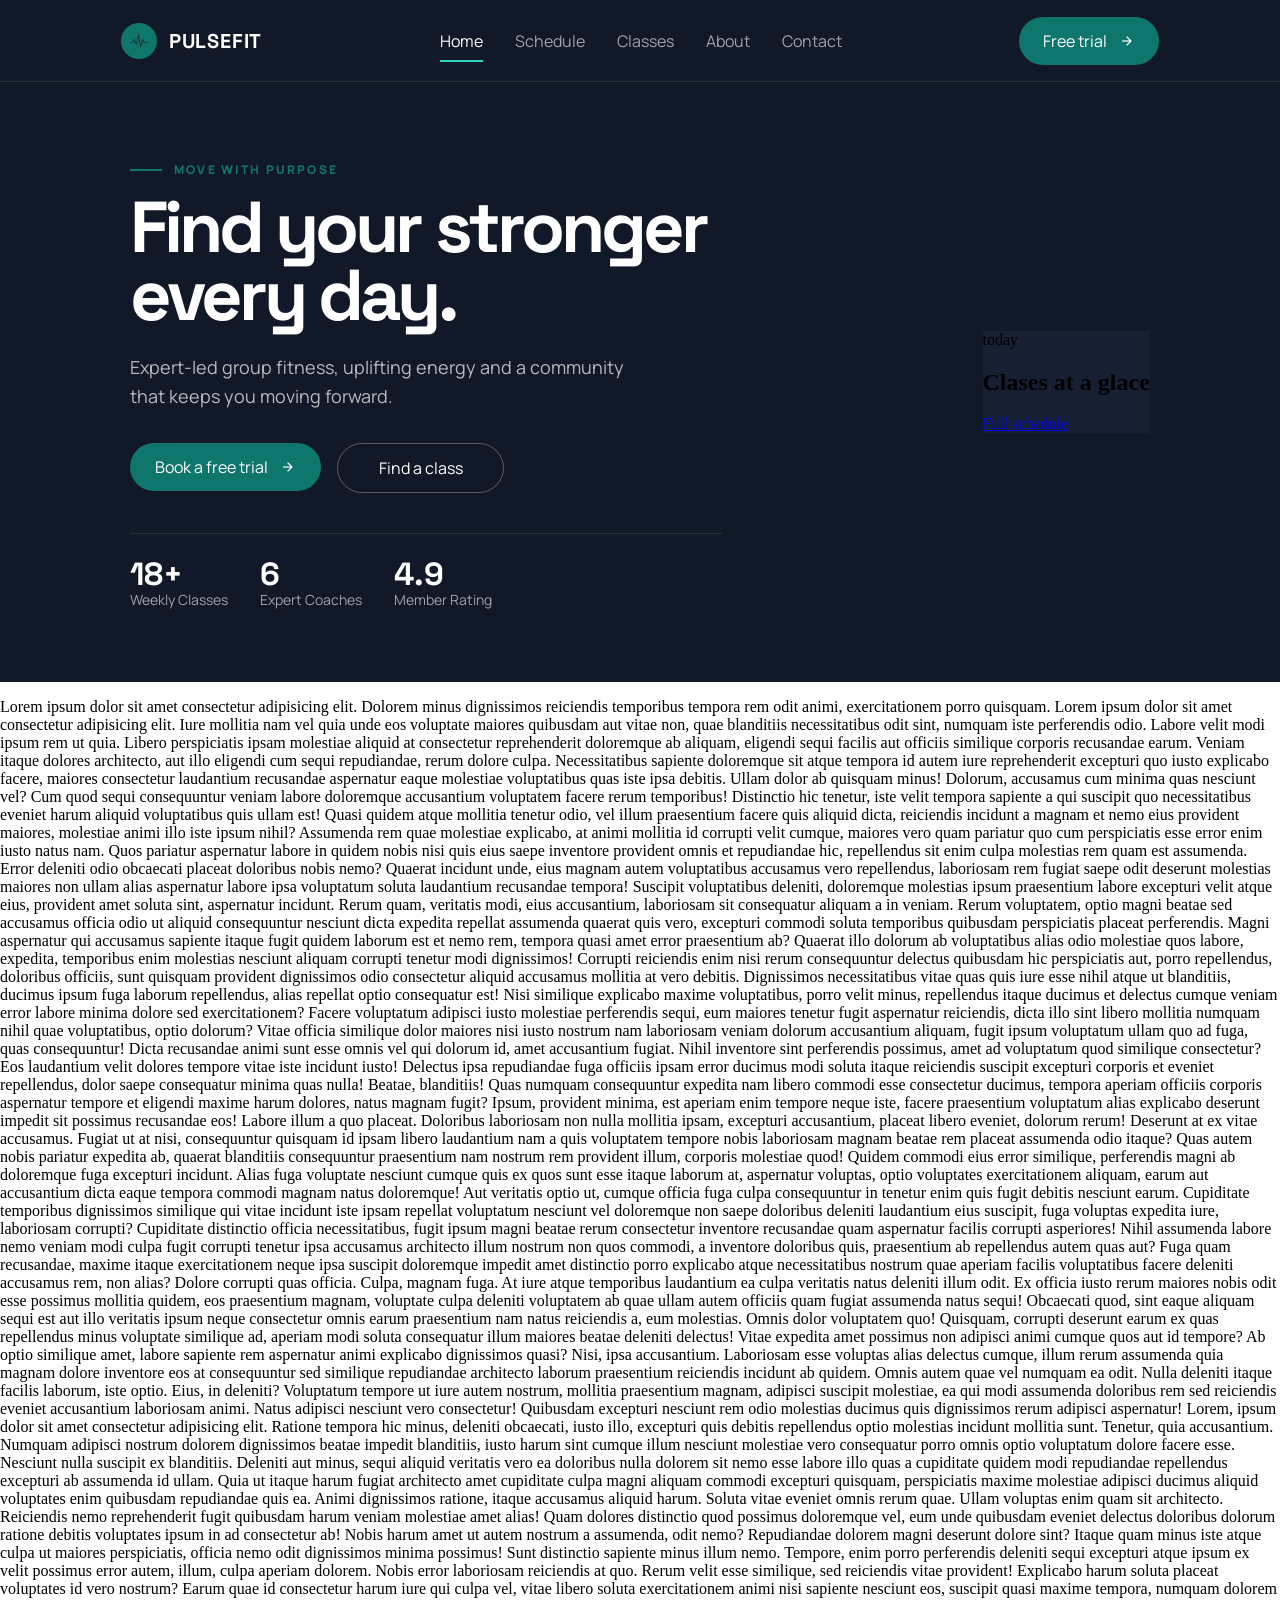
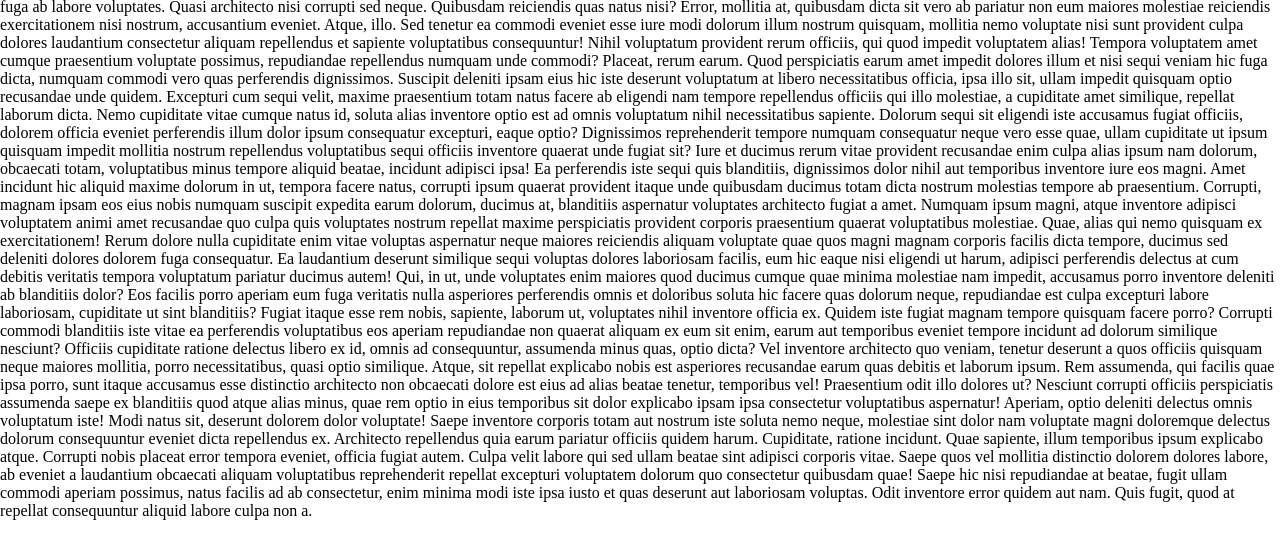
==== index.html @ 5bffc426 "Refactor header button structure and styles; update trial button and hero buttons for improved layou" ====
<!DOCTYPE html>
<html lang="en">

<head>
    <meta charset="UTF-8">
    <meta name="viewport" content="width=device-width, initial-scale=1.0">
    <link rel="preconnect" href="https://fonts.googleapis.com">
    <link rel="preconnect" href="https://fonts.gstatic.com" crossorigin>
    <link
        href="https://fonts.googleapis.com/css2?family=Manrope:wght@400;500;600;800&family=Space+Grotesk:wght@700&display=swap"
        rel="stylesheet">
    <link rel="stylesheet"
        href="https://fonts.googleapis.com/css2?family=Material+Symbols+Outlined:opsz,wght,FILL,GRAD@20..48,100..700,0..1,-50..200" />
    <link rel="stylesheet" href="style.css">
    <title>PulseFit-Gym</title>
</head>

<body>
    <header>
        <div class="header-container">
            <div id="logo">
                <span id="cercle"><img src="images/logo.png" alt="PulseFit Logo"></span>
                <span id="text">PULSEFIT</span>
            </div>
            <nav>
                <ul id="main-navigation">
                    <li><a href="#" class="active">Home</a></li>
                    <li><a href="#">Schedule</a></li>
                    <li><a href="#">Classes</a></li>
                    <li><a href="#">About</a></li>
                    <li><a href="#">Contact</a></li>
                </ul>
            </nav>

            <div class="header-button">
                <a href="#" class="FTB">Free trial
                    <span class="material-symbols-outlined">arrow_forward

                    </span></a>

            </div>
        </div>
    </header>

    <section class="home">
        <div class="home-container">
            <div id="home-text">
                <p class="eyebrow">MOVE WITH PURPOSE</p>
                <h1>Find your stronger every day.</h1>
                <p class="description">Expert-led group fitness, uplifting energy and a community that keeps you moving
                    forward.</p>

                <div id="hero-buttons">

                    <a href="#" class="first-button">
                        Book a free trial
                        <span class="material-symbols-outlined">arrow_forward</span>
                    </a>
                    <a href="#" class="second-button">Find a class</a>
                </div>

                <div class="statistics">
                    <div class="stat-number">18+</div>
                    <div class="stat-label">Weekly Classes</div>
                    <div class="stat-number">6</div>
                    <div class="stat-label">Expert Coaches</div>
                    <div class="stat-number">4.9</div>
                    <div class="stat-label">Member Rating</div>
                </div>
            </div>
            <div id="today-clases">
                <div>
                    <div>today</div>
                    <h2>Clases at a glace</h2>
                    <a href="#">Full schedule</a>
                </div>
                <div class="today-card"></div>
                <div class="today-card"></div>
                <div class="today-card"></div>


            </div>
        </div>
    </section>

    <p>
        Lorem ipsum dolor sit amet consectetur adipisicing elit. Dolorem minus dignissimos reiciendis temporibus
        tempora rem odit animi, exercitationem porro quisquam.
        Lorem ipsum dolor sit amet consectetur adipisicing elit. Iure mollitia nam vel quia unde eos voluptate
        maiores quibusdam aut vitae non, quae blanditiis necessitatibus odit sint, numquam iste perferendis odio.
        Labore velit modi ipsum rem ut quia. Libero perspiciatis ipsam molestiae aliquid at consectetur
        reprehenderit doloremque ab aliquam, eligendi sequi facilis aut officiis similique corporis recusandae
        earum. Veniam itaque dolores architecto, aut illo eligendi cum sequi repudiandae, rerum dolore culpa.
        Necessitatibus sapiente doloremque sit atque tempora id autem iure reprehenderit excepturi quo iusto
        explicabo facere, maiores consectetur laudantium recusandae aspernatur eaque molestiae voluptatibus quas
        iste ipsa debitis. Ullam dolor ab quisquam minus! Dolorum, accusamus cum minima quas nesciunt vel? Cum quod
        sequi consequuntur veniam labore doloremque accusantium voluptatem facere rerum temporibus! Distinctio hic
        tenetur, iste velit tempora sapiente a qui suscipit quo necessitatibus eveniet harum aliquid voluptatibus
        quis ullam est! Quasi quidem atque mollitia tenetur odio, vel illum praesentium facere quis aliquid dicta,
        reiciendis incidunt a magnam et nemo eius provident maiores, molestiae animi illo iste ipsum nihil?
        Assumenda rem quae molestiae explicabo, at animi mollitia id corrupti velit cumque, maiores vero quam
        pariatur quo cum perspiciatis esse error enim iusto natus nam. Quos pariatur aspernatur labore in quidem
        nobis nisi quis eius saepe inventore provident omnis et repudiandae hic, repellendus sit enim culpa
        molestias rem quam est assumenda. Error deleniti odio obcaecati placeat doloribus nobis nemo? Quaerat
        incidunt unde, eius magnam autem voluptatibus accusamus vero repellendus, laboriosam rem fugiat saepe odit
        deserunt molestias maiores non ullam alias aspernatur labore ipsa voluptatum soluta laudantium recusandae
        tempora! Suscipit voluptatibus deleniti, doloremque molestias ipsum praesentium labore excepturi velit atque
        eius, provident amet soluta sint, aspernatur incidunt. Rerum quam, veritatis modi, eius accusantium,
        laboriosam sit consequatur aliquam a in veniam. Rerum voluptatem, optio magni beatae sed accusamus officia
        odio ut aliquid consequuntur nesciunt dicta expedita repellat assumenda quaerat quis vero, excepturi commodi
        soluta temporibus quibusdam perspiciatis placeat perferendis. Magni aspernatur qui accusamus sapiente itaque
        fugit quidem laborum est et nemo rem, tempora quasi amet error praesentium ab? Quaerat illo dolorum ab
        voluptatibus alias odio molestiae quos labore, expedita, temporibus enim molestias nesciunt aliquam corrupti
        tenetur modi dignissimos! Corrupti reiciendis enim nisi rerum consequuntur delectus quibusdam hic
        perspiciatis aut, porro repellendus, doloribus officiis, sunt quisquam provident dignissimos odio
        consectetur aliquid accusamus mollitia at vero debitis. Dignissimos necessitatibus vitae quas quis iure esse
        nihil atque ut blanditiis, ducimus ipsum fuga laborum repellendus, alias repellat optio consequatur est!
        Nisi similique explicabo maxime voluptatibus, porro velit minus, repellendus itaque ducimus et delectus
        cumque veniam error labore minima dolore sed exercitationem? Facere voluptatum adipisci iusto molestiae
        perferendis sequi, eum maiores tenetur fugit aspernatur reiciendis, dicta illo sint libero mollitia numquam
        nihil quae voluptatibus, optio dolorum? Vitae officia similique dolor maiores nisi iusto nostrum nam
        laboriosam veniam dolorum accusantium aliquam, fugit ipsum voluptatum ullam quo ad fuga, quas consequuntur!
        Dicta recusandae animi sunt esse omnis vel qui dolorum id, amet accusantium fugiat. Nihil inventore sint
        perferendis possimus, amet ad voluptatum quod similique consectetur? Eos laudantium velit dolores tempore
        vitae iste incidunt iusto! Delectus ipsa repudiandae fuga officiis ipsam error ducimus modi soluta itaque
        reiciendis suscipit excepturi corporis et eveniet repellendus, dolor saepe consequatur minima quas nulla!
        Beatae, blanditiis! Quas numquam consequuntur expedita nam libero commodi esse consectetur ducimus, tempora
        aperiam officiis corporis aspernatur tempore et eligendi maxime harum dolores, natus magnam fugit? Ipsum,
        provident minima, est aperiam enim tempore neque iste, facere praesentium voluptatum alias explicabo
        deserunt impedit sit possimus recusandae eos! Labore illum a quo placeat. Doloribus laboriosam non nulla
        mollitia ipsam, excepturi accusantium, placeat libero eveniet, dolorum rerum! Deserunt at ex vitae
        accusamus. Fugiat ut at nisi, consequuntur quisquam id ipsam libero laudantium nam a quis voluptatem tempore
        nobis laboriosam magnam beatae rem placeat assumenda odio itaque? Quas autem nobis pariatur expedita ab,
        quaerat blanditiis consequuntur praesentium nam nostrum rem provident illum, corporis molestiae quod! Quidem
        commodi eius error similique, perferendis magni ab doloremque fuga excepturi incidunt. Alias fuga voluptate
        nesciunt cumque quis ex quos sunt esse itaque laborum at, aspernatur voluptas, optio voluptates
        exercitationem aliquam, earum aut accusantium dicta eaque tempora commodi magnam natus doloremque! Aut
        veritatis optio ut, cumque officia fuga culpa consequuntur in tenetur enim quis fugit debitis nesciunt
        earum. Cupiditate temporibus dignissimos similique qui vitae incidunt iste ipsam repellat voluptatum
        nesciunt vel doloremque non saepe doloribus deleniti laudantium eius suscipit, fuga voluptas expedita iure,
        laboriosam corrupti? Cupiditate distinctio officia necessitatibus, fugit ipsum magni beatae rerum
        consectetur inventore recusandae quam aspernatur facilis corrupti asperiores! Nihil assumenda labore nemo
        veniam modi culpa fugit corrupti tenetur ipsa accusamus architecto illum nostrum non quos commodi, a
        inventore doloribus quis, praesentium ab repellendus autem quas aut? Fuga quam recusandae, maxime itaque
        exercitationem neque ipsa suscipit doloremque impedit amet distinctio porro explicabo atque necessitatibus
        nostrum quae aperiam facilis voluptatibus facere deleniti accusamus rem, non alias? Dolore corrupti quas
        officia. Culpa, magnam fuga. At iure atque temporibus laudantium ea culpa veritatis natus deleniti illum
        odit. Ex officia iusto rerum maiores nobis odit esse possimus mollitia quidem, eos praesentium magnam,
        voluptate culpa deleniti voluptatem ab quae ullam autem officiis quam fugiat assumenda natus sequi!
        Obcaecati quod, sint eaque aliquam sequi est aut illo veritatis ipsum neque consectetur omnis earum
        praesentium nam natus reiciendis a, eum molestias. Omnis dolor voluptatem quo! Quisquam, corrupti deserunt
        earum ex quas repellendus minus voluptate similique ad, aperiam modi soluta consequatur illum maiores beatae
        deleniti delectus! Vitae expedita amet possimus non adipisci animi cumque quos aut id tempore? Ab optio
        similique amet, labore sapiente rem aspernatur animi explicabo dignissimos quasi? Nisi, ipsa accusantium.
        Laboriosam esse voluptas alias delectus cumque, illum rerum assumenda quia magnam dolore inventore eos at
        consequuntur sed similique repudiandae architecto laborum praesentium reiciendis incidunt ab quidem. Omnis
        autem quae vel numquam ea odit. Nulla deleniti itaque facilis laborum, iste optio. Eius, in deleniti?
        Voluptatum tempore ut iure autem nostrum, mollitia praesentium magnam, adipisci suscipit molestiae, ea qui
        modi assumenda doloribus rem sed reiciendis eveniet accusantium laboriosam animi. Natus adipisci nesciunt
        vero consectetur! Quibusdam excepturi nesciunt rem odio molestias ducimus quis dignissimos rerum adipisci
        aspernatur!
        Lorem, ipsum dolor sit amet consectetur adipisicing elit. Ratione tempora hic minus, deleniti obcaecati,
        iusto illo, excepturi quis debitis repellendus optio molestias incidunt mollitia sunt. Tenetur, quia
        accusantium. Numquam adipisci nostrum dolorem dignissimos beatae impedit blanditiis, iusto harum sint cumque
        illum nesciunt molestiae vero consequatur porro omnis optio voluptatum dolore facere esse. Nesciunt nulla
        suscipit ex blanditiis. Deleniti aut minus, sequi aliquid veritatis vero ea doloribus nulla dolorem sit nemo
        esse labore illo quas a cupiditate quidem modi repudiandae repellendus excepturi ab assumenda id ullam. Quia
        ut itaque harum fugiat architecto amet cupiditate culpa magni aliquam commodi excepturi quisquam,
        perspiciatis maxime molestiae adipisci ducimus aliquid voluptates enim quibusdam repudiandae quis ea. Animi
        dignissimos ratione, itaque accusamus aliquid harum. Soluta vitae eveniet omnis rerum quae. Ullam voluptas
        enim quam sit architecto. Reiciendis nemo reprehenderit fugit quibusdam harum veniam molestiae amet alias!
        Quam dolores distinctio quod possimus doloremque vel, eum unde quibusdam eveniet delectus doloribus dolorum
        ratione debitis voluptates ipsum in ad consectetur ab! Nobis harum amet ut autem nostrum a assumenda, odit
        nemo? Repudiandae dolorem magni deserunt dolore sint? Itaque quam minus iste atque culpa ut maiores
        perspiciatis, officia nemo odit dignissimos minima possimus! Sunt distinctio sapiente minus illum nemo.
        Tempore, enim porro perferendis deleniti sequi excepturi atque ipsum ex velit possimus error autem, illum,
        culpa aperiam dolorem. Nobis error laboriosam reiciendis at quo. Rerum velit esse similique, sed reiciendis
        vitae provident! Explicabo harum soluta placeat voluptates id vero nostrum? Earum quae id consectetur harum
        iure qui culpa vel, vitae libero soluta exercitationem animi nisi sapiente nesciunt eos, suscipit quasi
        maxime tempora, numquam dolorem fuga ab labore voluptates. Quasi architecto nisi corrupti sed neque.
        Quibusdam reiciendis quas natus nisi? Error, mollitia at, quibusdam dicta sit vero ab pariatur non eum
        maiores molestiae reiciendis exercitationem nisi nostrum, accusantium eveniet. Atque, illo. Sed tenetur ea
        commodi eveniet esse iure modi dolorum illum nostrum quisquam, mollitia nemo voluptate nisi sunt provident
        culpa dolores laudantium consectetur aliquam repellendus et sapiente voluptatibus consequuntur! Nihil
        voluptatum provident rerum officiis, qui quod impedit voluptatem alias! Tempora voluptatem amet cumque
        praesentium voluptate possimus, repudiandae repellendus numquam unde commodi? Placeat, rerum earum. Quod
        perspiciatis earum amet impedit dolores illum et nisi sequi veniam hic fuga dicta, numquam commodi vero quas
        perferendis dignissimos. Suscipit deleniti ipsam eius hic iste deserunt voluptatum at libero necessitatibus
        officia, ipsa illo sit, ullam impedit quisquam optio recusandae unde quidem. Excepturi cum sequi velit,
        maxime praesentium totam natus facere ab eligendi nam tempore repellendus officiis qui illo molestiae, a
        cupiditate amet similique, repellat laborum dicta. Nemo cupiditate vitae cumque natus id, soluta alias
        inventore optio est ad omnis voluptatum nihil necessitatibus sapiente. Dolorum sequi sit eligendi iste
        accusamus fugiat officiis, dolorem officia eveniet perferendis illum dolor ipsum consequatur excepturi,
        eaque optio? Dignissimos reprehenderit tempore numquam consequatur neque vero esse quae, ullam cupiditate ut
        ipsum quisquam impedit mollitia nostrum repellendus voluptatibus sequi officiis inventore quaerat unde
        fugiat sit? Iure et ducimus rerum vitae provident recusandae enim culpa alias ipsum nam dolorum, obcaecati
        totam, voluptatibus minus tempore aliquid beatae, incidunt adipisci ipsa! Ea perferendis iste sequi quis
        blanditiis, dignissimos dolor nihil aut temporibus inventore iure eos magni. Amet incidunt hic aliquid
        maxime dolorum in ut, tempora facere natus, corrupti ipsum quaerat provident itaque unde quibusdam ducimus
        totam dicta nostrum molestias tempore ab praesentium. Corrupti, magnam ipsam eos eius nobis numquam suscipit
        expedita earum dolorum, ducimus at, blanditiis aspernatur voluptates architecto fugiat a amet. Numquam ipsum
        magni, atque inventore adipisci voluptatem animi amet recusandae quo culpa quis voluptates nostrum repellat
        maxime perspiciatis provident corporis praesentium quaerat voluptatibus molestiae. Quae, alias qui nemo
        quisquam ex exercitationem! Rerum dolore nulla cupiditate enim vitae voluptas aspernatur neque maiores
        reiciendis aliquam voluptate quae quos magni magnam corporis facilis dicta tempore, ducimus sed deleniti
        dolores dolorem fuga consequatur. Ea laudantium deserunt similique sequi voluptas dolores laboriosam
        facilis, eum hic eaque nisi eligendi ut harum, adipisci perferendis delectus at cum debitis veritatis
        tempora voluptatum pariatur ducimus autem! Qui, in ut, unde voluptates enim maiores quod ducimus cumque quae
        minima molestiae nam impedit, accusamus porro inventore deleniti ab blanditiis dolor? Eos facilis porro
        aperiam eum fuga veritatis nulla asperiores perferendis omnis et doloribus soluta hic facere quas dolorum
        neque, repudiandae est culpa excepturi labore laboriosam, cupiditate ut sint blanditiis? Fugiat itaque esse
        rem nobis, sapiente, laborum ut, voluptates nihil inventore officia ex. Quidem iste fugiat magnam tempore
        quisquam facere porro? Corrupti commodi blanditiis iste vitae ea perferendis voluptatibus eos aperiam
        repudiandae non quaerat aliquam ex eum sit enim, earum aut temporibus eveniet tempore incidunt ad dolorum
        similique nesciunt? Officiis cupiditate ratione delectus libero ex id, omnis ad consequuntur, assumenda
        minus quas, optio dicta? Vel inventore architecto quo veniam, tenetur deserunt a quos officiis quisquam
        neque maiores mollitia, porro necessitatibus, quasi optio similique. Atque, sit repellat explicabo nobis est
        asperiores recusandae earum quas debitis et laborum ipsum. Rem assumenda, qui facilis quae ipsa porro, sunt
        itaque accusamus esse distinctio architecto non obcaecati dolore est eius ad alias beatae tenetur,
        temporibus vel! Praesentium odit illo dolores ut? Nesciunt corrupti officiis perspiciatis assumenda saepe ex
        blanditiis quod atque alias minus, quae rem optio in eius temporibus sit dolor explicabo ipsam ipsa
        consectetur voluptatibus aspernatur! Aperiam, optio deleniti delectus omnis voluptatum iste! Modi natus sit,
        deserunt dolorem dolor voluptate! Saepe inventore corporis totam aut nostrum iste soluta nemo neque,
        molestiae sint dolor nam voluptate magni doloremque delectus dolorum consequuntur eveniet dicta repellendus
        ex. Architecto repellendus quia earum pariatur officiis quidem harum. Cupiditate, ratione incidunt. Quae
        sapiente, illum temporibus ipsum explicabo atque. Corrupti nobis placeat error tempora eveniet, officia
        fugiat autem. Culpa velit labore qui sed ullam beatae sint adipisci corporis vitae. Saepe quos vel mollitia
        distinctio dolorem dolores labore, ab eveniet a laudantium obcaecati aliquam voluptatibus reprehenderit
        repellat excepturi voluptatem dolorum quo consectetur quibusdam quae! Saepe hic nisi repudiandae at beatae,
        fugit ullam commodi aperiam possimus, natus facilis ad ab consectetur, enim minima modi iste ipsa iusto et
        quas deserunt aut laboriosam voluptas. Odit inventore error quidem aut nam. Quis fugit, quod at repellat
        consequuntur aliquid labore culpa non a.

    </p>
    </main>

    <footer>
    </footer>
</body>

</html>
---- style.css ----
body {
    margin: 0;
    padding: 0;
}

header {
    height: 81px;
    background-color: #111827;
    position: sticky;
    top: 0;
    border-bottom: 1px solid rgba(255, 255, 255, 0.1);
}

header .header-container {
    display: flex;
    justify-content: space-around;
    align-items: center;
    height: 81px;
    padding: 0 32px;
}

header #logo {
    display: flex;
    align-items: center;
    justify-self: start;
    gap: 12px;
}

header #logo #cercle {
    width: 36px;
    height: 36px;
    border-radius: 50%;
    background-color: #0f766e;
    display: flex;
    align-items: center;
    justify-content: center;
}

header #logo #cercle img {
    width: 24px;
    height: 24px;
}

header #logo #text {
    color: #ffffff;
    font-family: 'Space Grotesk', sans-serif;
    font-size: 20px;
    font-weight: 700;
    letter-spacing: 0.8px;
    line-height: 28px;
}


header nav ul {
    display: flex;
    gap: 32px;
    list-style: none;
    margin: 0;
    padding: 0;
    font-family: 'Manrope', sans-serif;
    font-size: 16px;
}

header nav #main-navigation li a {
    text-decoration: none;
    color: rgba(255, 255, 255, 0.6);
    padding-bottom: 8px;
    border-bottom: 2px solid transparent;
    transition: 0.2s;
}

header nav ul#main-navigation li a:hover {
    color: #ffffff;
}

header nav ul#main-navigation li a.active {
    color: #ffffff;
    border-bottom: 2px solid #2dd4bf;
}

header .header-button {
    display: flex;

}

header .header-button .FTB {
    display: flex;
    justify-content: center;
    align-items: center;
    gap: 12px;
    background-color: #0F766E;
    border-radius: 999px;
    width: 140px;
    height: 48px;
    text-decoration: none;
    font-size: 16px;
    color: #ffffff;
    font-family: 'Manrope', sans-serif;
    font-weight: 400;
}

header .header-button .FTB .material-symbols-outlined {
    font-size: 16px;
    color: #ffffff;
}

header .header-button .FTB:hover {
    background-color: #0b5952;
}


.home {
    height: 600px;
    background-color: #111827;
}

.home .home-container {
    height: 600px;
    display: flex;
    align-items: center;
    justify-content: space-around;
}

section.home .home-container #home-text {
    display: flex;
    flex-direction: column;
    align-items: flex-start;
    height: 440px;
    width: 592px;

}

.home .eyebrow {
    display: flex;
    align-items: center;
    gap: 12px;
    margin: 0;
    font-family: 'Manrope', sans-serif;
    font-size: 12px;
    font-weight: 800;
    letter-spacing: 2.16px;
    line-height: 16px;
    text-transform: uppercase;
    color: rgb(15, 118, 110);
    margin-bottom: 16px;
}

.home .eyebrow::before {
    content: "";
    width: 32px;
    height: 2px;
    background-color: rgb(15, 118, 110);
}

.home h1 {
    margin: 0;
    font-family: 'Space Grotesk', sans-serif;
    font-size: 72px;
    font-weight: 800;
    letter-spacing: -3.96px;
    line-height: 67.7px;
    color: #ffffff;
    margin-bottom: 24px;
}

.home .description {
    margin: 0;
    max-width: 520px;
    font-family: 'Manrope', sans-serif;
    font-size: 18px;
    line-height: 1.6;
    color: rgba(255, 255, 255, 0.7);
    margin-bottom: 32px;
}

.home #hero-buttons {
    display: flex;
    gap: 16px;
    margin-bottom: 40px;
}

.home #hero-buttons .first-button {
    display: flex;
    align-items: center;
    justify-content: center;
    gap: 12px;
    background-color: #0F766E;
    border-radius: 999px;
    width: 191px;
    height: 48px;
    text-decoration: none;
    font-size: 16px;
    color: #ffffff;
    font-family: 'Manrope', sans-serif;
    font-weight: 400;
    transition: 0.2s;
}

.home #hero-buttons .first-button .material-symbols-outlined {
    font-size: 16px;
    color: #ffffff;
}

.home #hero-buttons .second-button {
    display: flex;
    justify-content: center;
    align-items: center;
    background: transparent;
    border: 1px solid rgba(255, 255, 255, 0.3);
    border-radius: 999px;
    width: 165px;
    height: 48px;
    text-decoration: none;
    font-size: 16px;
    color: #ffffff;
    font-family: 'Manrope', sans-serif;
    font-weight: 400;
    transition: 0.2s;
}

.home #hero-buttons .first-button:hover {
    background-color: #0b5952
}

.home #hero-buttons .second-button:hover {
    background: rgba(255, 255, 255, 0.08);
}

.home .home-container .statistics {
    width: 592px;
    padding-top: 24px;
    border-top: 1px solid rgba(255, 255, 255, 0.1);
    display: grid;
    grid-template-rows: repeat(2, auto);
    grid-auto-flow: column;
    justify-content: start;
    column-gap: 32px;

}

.home .statistics .stat-number {
    font-family: 'Space Grotesk', sans-serif;
    font-size: 32px;
    font-weight: 700;
    line-height: 1;
    color: #ffffff;
}

.home .statistics .stat-label {
    font-family: 'Manrope', sans-serif;
    font-size: 14px;
    color: rgba(255, 255, 255, 0.6);
}

#today-clases {
    background-color: #172033;
}
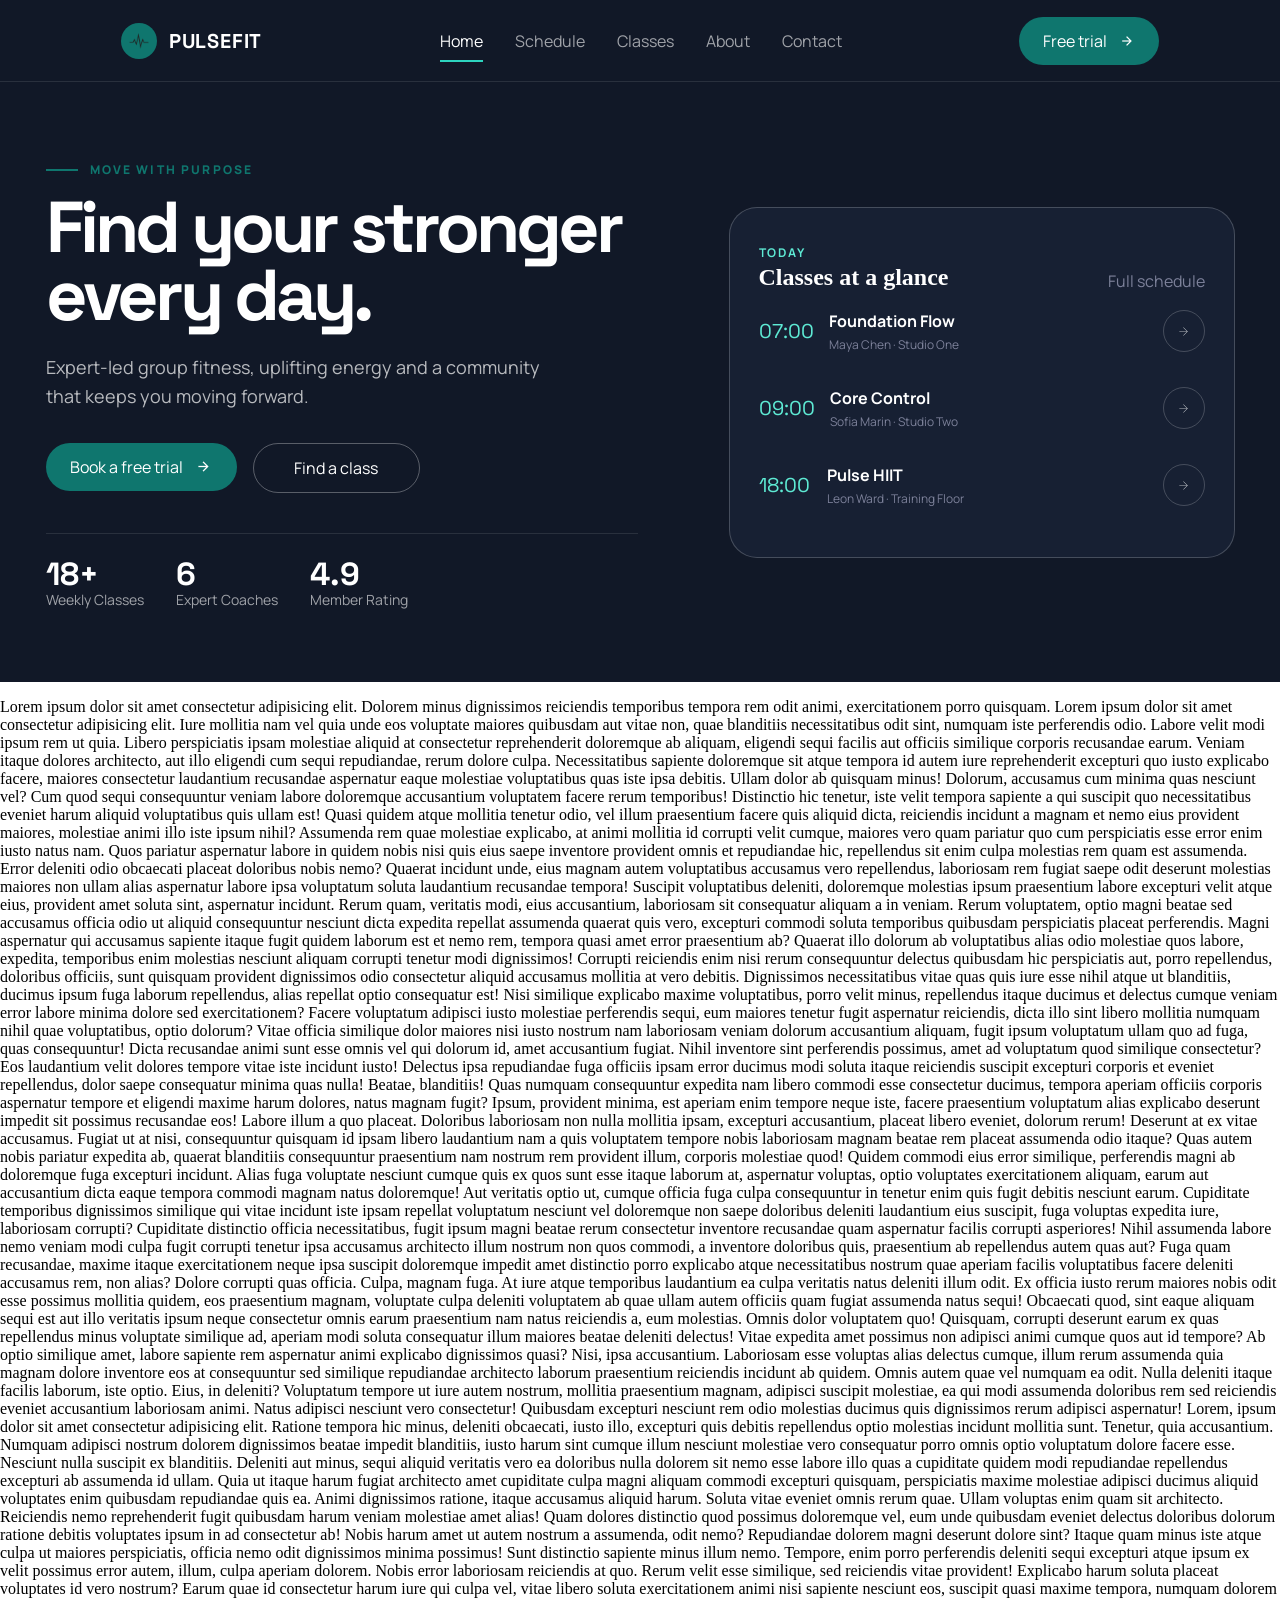
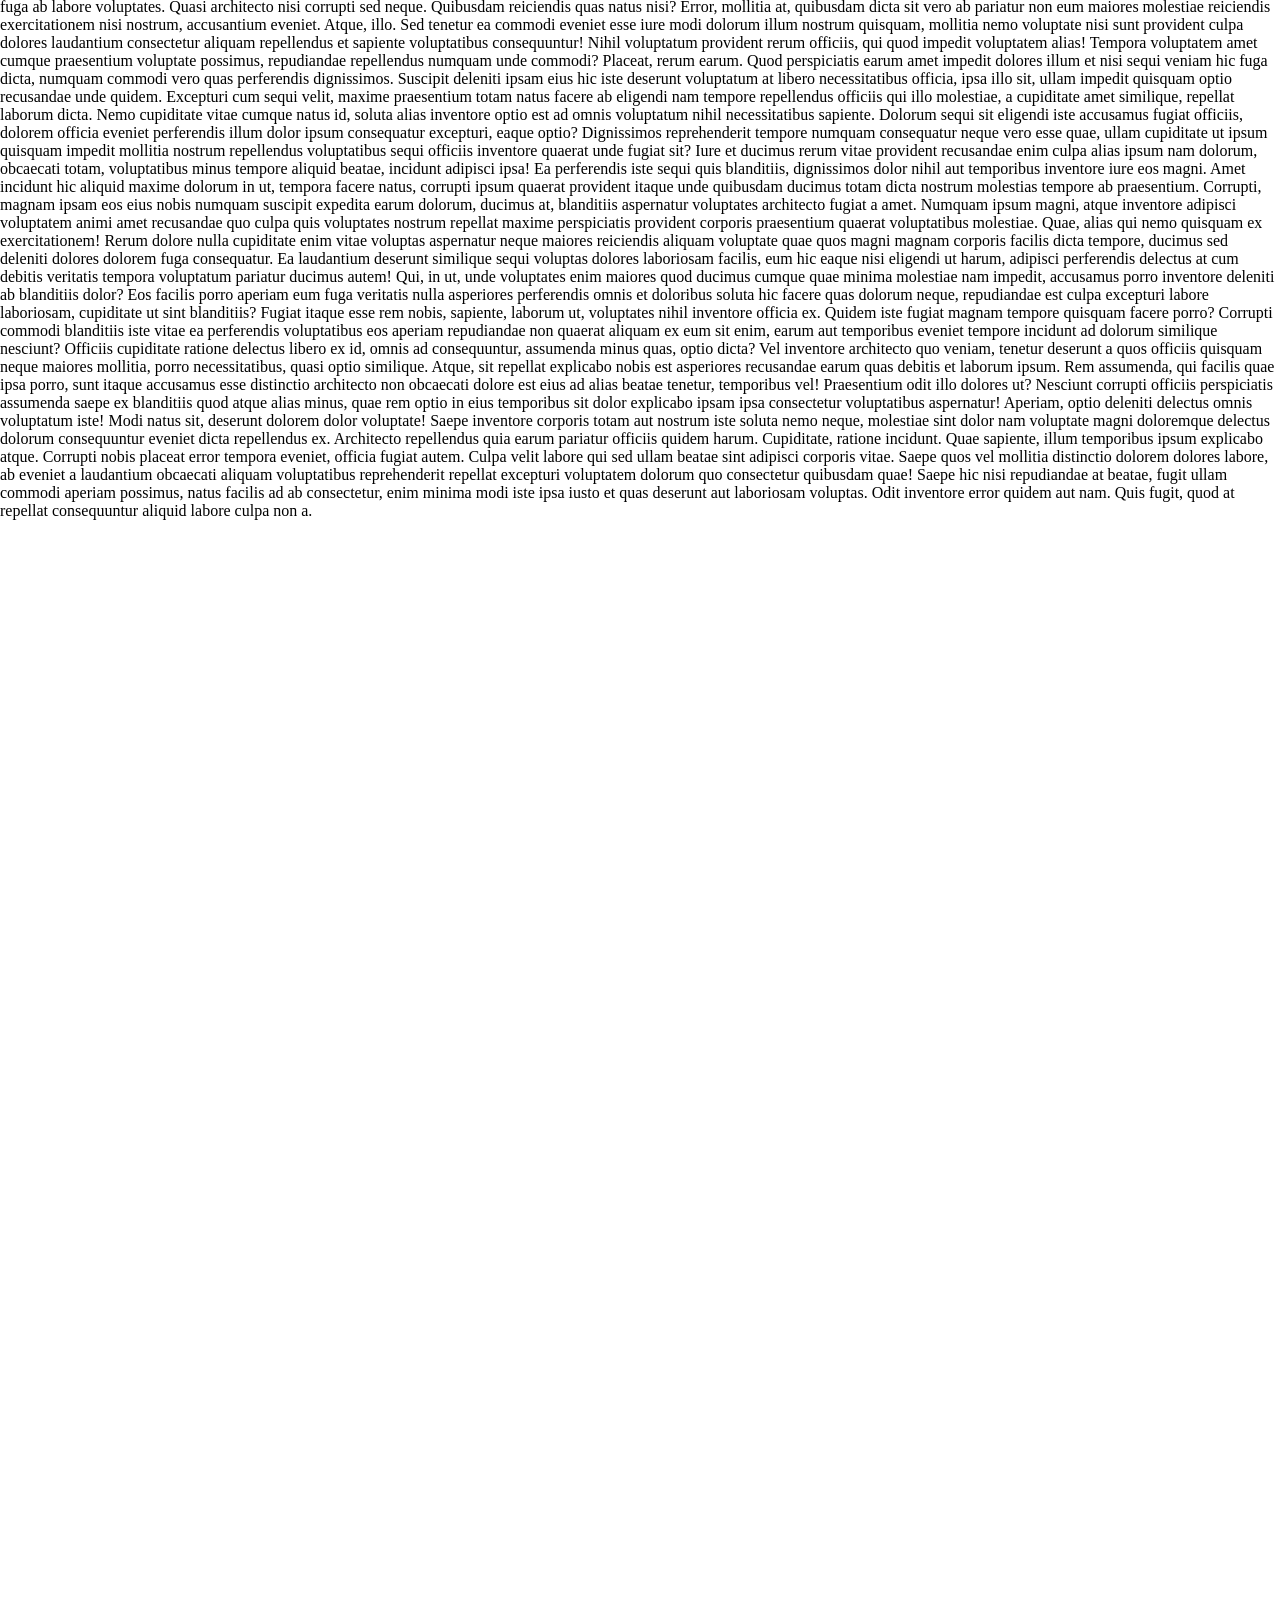
==== commit 7ecd3388: "Refactor home section layout and styles; update button structure, enhance statistics readability, an" ====
--- a/index.html
+++ b/index.html
@@ -34,9 +34,7 @@
 
             <div class="header-button">
                 <a href="#" class="FTB">Free trial
-                    <span class="material-symbols-outlined">arrow_forward
-
-                    </span></a>
+                    <span class="material-symbols-outlined">arrow_forward</span></a>
 
             </div>
         </div>
@@ -49,38 +47,68 @@
                 <h1>Find your stronger every day.</h1>
                 <p class="description">Expert-led group fitness, uplifting energy and a community that keeps you moving
                     forward.</p>
-
                 <div id="hero-buttons">
-
                     <a href="#" class="first-button">
                         Book a free trial
                         <span class="material-symbols-outlined">arrow_forward</span>
                     </a>
                     <a href="#" class="second-button">Find a class</a>
                 </div>
-
                 <div class="statistics">
                     <div class="stat-number">18+</div>
-                    <div class="stat-label">Weekly Classes</div>
+                    <div class="stat-text">Weekly Classes</div>
                     <div class="stat-number">6</div>
-                    <div class="stat-label">Expert Coaches</div>
+                    <div class="stat-text">Expert Coaches</div>
                     <div class="stat-number">4.9</div>
-                    <div class="stat-label">Member Rating</div>
-                </div>
-            </div>
+                    <div class="stat-text">Member Rating</div>
+                </div>
+            </div>
+
             <div id="today-clases">
-                <div>
-                    <div>today</div>
-                    <h2>Clases at a glace</h2>
+                <div id="upper-text">
+                    <div id="text-block">
+                        <div id="eyebrow2">today</div>
+                        <h2>Classes at a glance</h2>
+                    </div>
                     <a href="#">Full schedule</a>
                 </div>
-                <div class="today-card"></div>
-                <div class="today-card"></div>
-                <div class="today-card"></div>
-
-
-            </div>
+
+                <div class="today-card">
+                    <div class="time">07:00</div>
+                    <div class="text-block2">
+                        <div class="clases">Foundation Flow</div>
+                        <div class="coaches">Maya Chen · Studio One</div>
+                    </div>
+                    <div class="arrow">
+                        <a href="#"> <span class="material-symbols-outlined">arrow_forward</span></a>
+                    </div>
+                </div>
+                <div class="today-card">
+                    <div class="time">09:00</div>
+                    <div class="text-block2">
+                        <div class="clases">Core Control</div>
+                        <div class="coaches">Sofia Marin · Studio Two</div>
+                    </div>
+                    <div class="arrow">
+                        <a href="#"> <span class="material-symbols-outlined">arrow_forward</span></a>
+                    </div>
+                </div>
+                <div class="today-card">
+                    <div class="time">18:00</div>
+                    <div class="text-block2">
+                        <div class="clases">Pulse HIIT</div>
+                        <div class="coaches">Leon Ward · Training Floor</div>
+                    </div>
+                    <div class="arrow">
+                        <a href="#"> <span class="material-symbols-outlined">arrow_forward</span></a>
+                    </div>
+                </div>
+            </div>
+
         </div>
+
+
+
     </section>
 
     <p>
--- a/style.css
+++ b/style.css
@@ -197,7 +197,7 @@
 }
 
 .home #hero-buttons .first-button .material-symbols-outlined {
-    font-size: 16px;
+    font-size: 17px;
     color: #ffffff;
 }
 
@@ -246,12 +246,129 @@
     color: #ffffff;
 }
 
-.home .statistics .stat-label {
+.home .statistics .stat-text {
     font-family: 'Manrope', sans-serif;
     font-size: 14px;
     color: rgba(255, 255, 255, 0.6);
 }
 
-#today-clases {
+.home #today-clases {
+    width: 504px;
+    height: 349px;
     background-color: #172033;
-}+    border-radius: 28px;
+    border: 1px solid rgba(255, 255, 255, 0.2);
+    display: flex;
+    flex-direction: column;
+    justify-content: center;
+    align-items: center;
+}
+
+
+.home #today-clases #upper-text {
+    width: 446px;
+    height: 52px;
+    display: flex;
+    justify-content: space-between;
+    align-items: flex-end;
+    gap: 128px
+}
+
+
+.home #today-clases #upper-text #text-block #eyebrow2 {
+    height: 16px;
+    font-family: 'Manrope', sans-serif;
+    font-size: 12px;
+    letter-spacing: 1.92px;
+    font-weight: 700;
+    color: #5EEAD4;
+    line-height: 16px;
+    text-transform: uppercase;
+}
+
+.home #today-clases #upper-text #text-block h2 {
+    margin: 0;
+    height: 32px;
+    font-size: 24px;
+    line-height: 32px;
+    letter-spacing: 0%;
+    color: #ffffff;
+    font-weight: 700;
+}
+
+.home #today-clases #upper-text a {
+    height: 24px;
+    font-family: 'Manrope', sans-serif;
+    font-size: 16px;
+    font-weight: 400;
+    line-height: 24px;
+    color: rgba(225, 225, 255, 0.5);
+    transition: 0.1s;
+    text-decoration: none;
+}
+
+.home #today-clases #upper-text a:hover {
+    color: #ffffff;
+}
+
+.home #today-clases .today-card{
+    display: flex;
+    align-items: center;
+    justify-content: space-between;
+    width: 446px;
+    height: 77px;
+    gap: 12px;
+}
+.home #today-clases .today-card .time{
+    font-family: 'Space Grotesk', sans-serif;    
+    font-size: 20px;
+    line-height: 28px;
+line-height: 700;
+color: #5EEAD4;
+}
+.home #today-clases .today-card .textblock2{
+    width: 318px;
+    height: 44px;
+    display: flex;
+    justify-content: flex-start;
+    align-items: center;
+}
+.home #today-clases .today-card .text-block2 .clases{ 
+    font-family: 'Manrope', sans-serif;
+    font-size: 16px;
+    font-weight: 700;
+    line-height: 24px;
+    color: #ffffff;
+    height: 24px;
+    width: 318px;
+}
+.home #today-clases .today-card .text-block2 .coaches{
+    font-family: 'Manrope', sans-serif;
+    font-size: 12px;
+    line-height: 16px;
+    font-weight: 400;
+    color: rgba(225, 225, 255, 0.5);
+    width: 318px;
+    height: 16px;
+    margin-top: 4px;
+}
+.home #today-clases .today-card .arrow{
+    display: flex;
+}
+.home #today-clases .today-card .arrow  a{
+    background:transparent;
+    width: 40px;
+    height: 40px;
+    border-radius: 999px;
+    border: 1px solid rgba(255, 255, 255, 0.2);
+    display: flex;
+    justify-content: center;
+    align-items: center;
+    text-decoration: none;
+}
+
+.home #today-clases .today-card .arrow  a .material-symbols-outlined{
+    color: #ffffff ;
+    font-weight: 2;
+    font-size: 17px;
+}
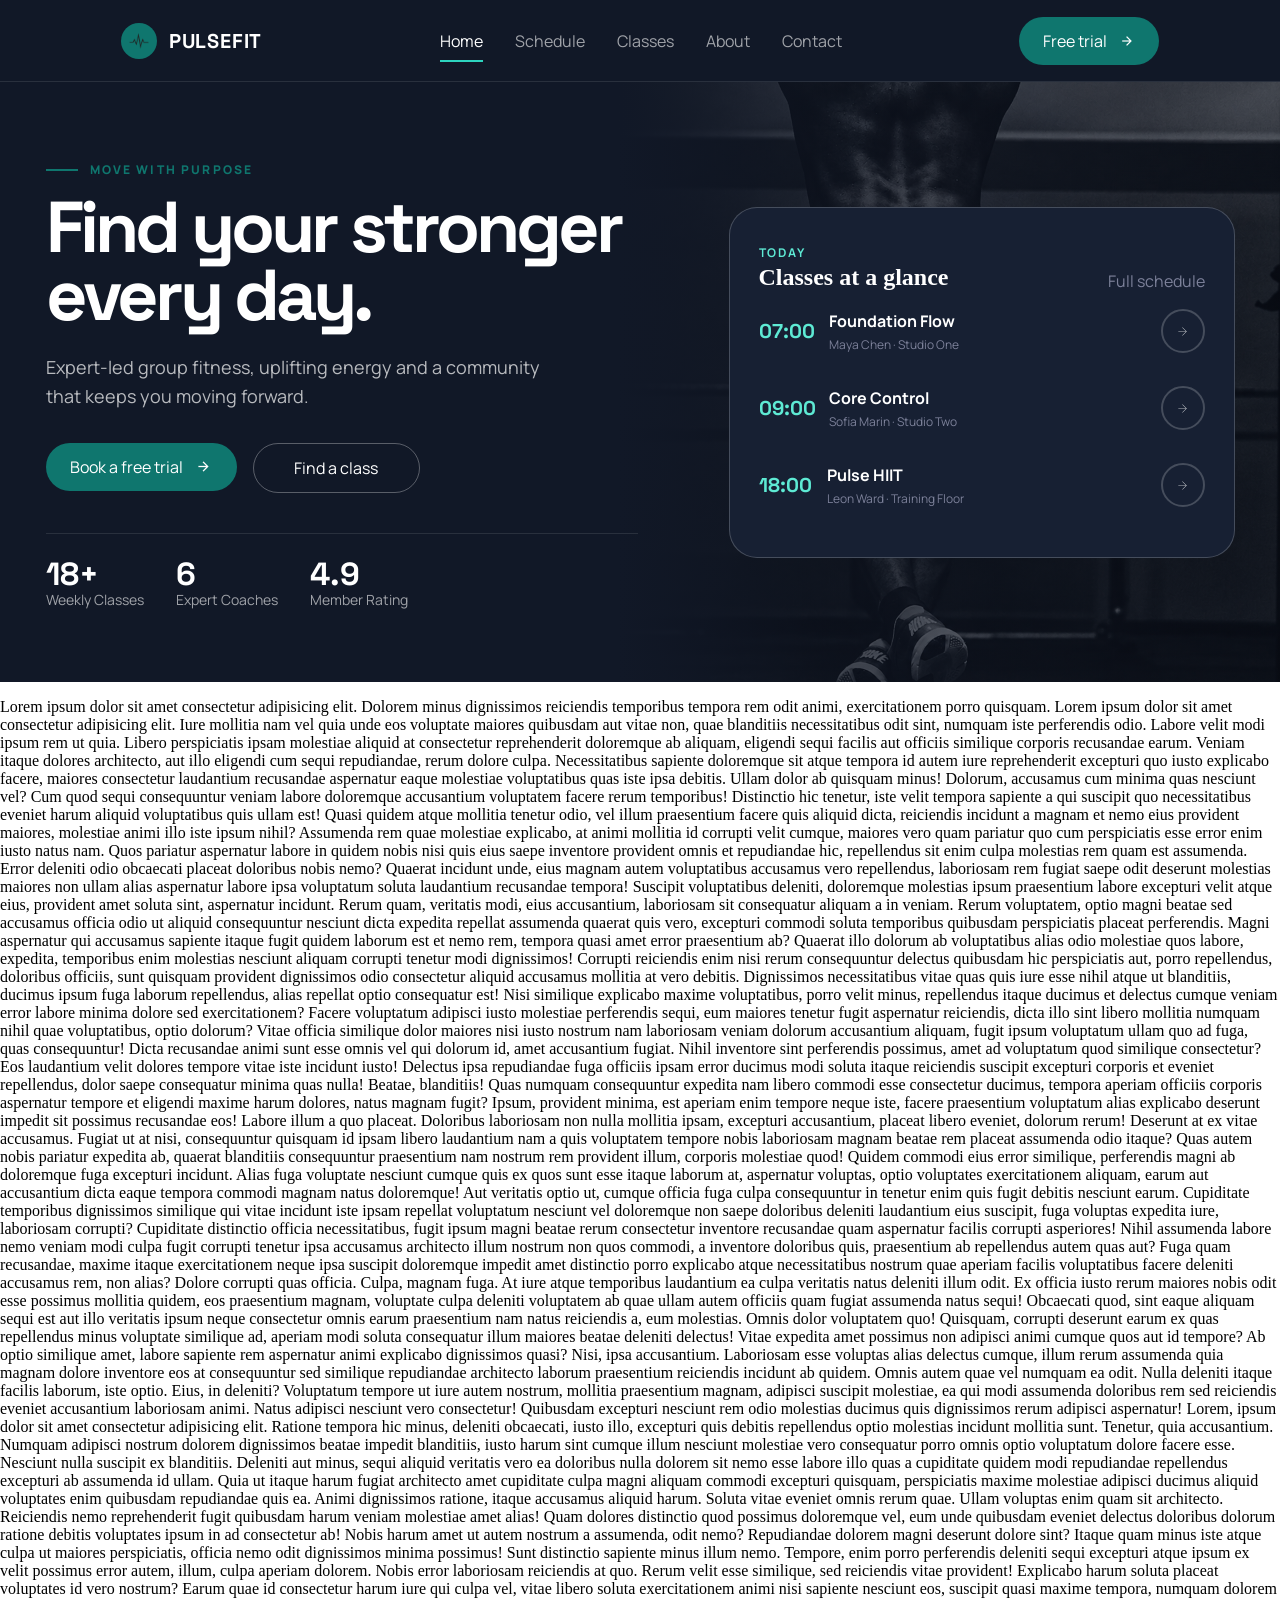
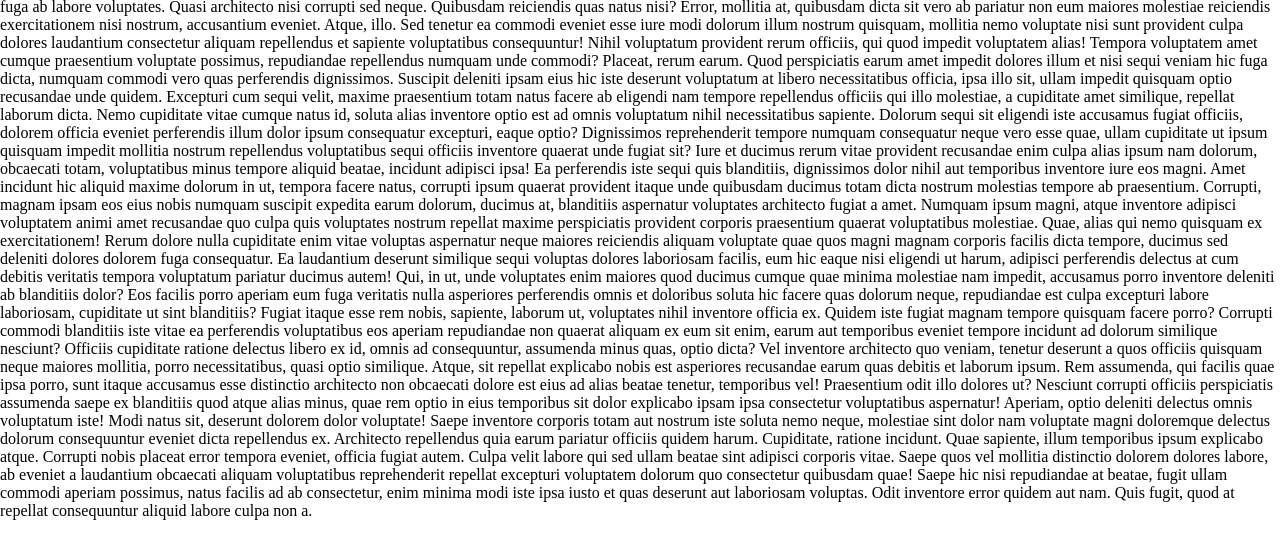
==== commit c7044213: "Add background image and enhance home section styles; adjust z-index, overflow, and button hover eff" ====
--- a/index.html
+++ b/index.html
@@ -104,11 +104,8 @@
                     </div>
                 </div>
             </div>
-
         </div>
-
-
-
+        <div id="background-img"></div>
     </section>
 
     <p>
--- a/style.css
+++ b/style.css
@@ -4,6 +4,7 @@
 }
 
 header {
+    z-index: 40;
     height: 81px;
     background-color: #111827;
     position: sticky;
@@ -112,6 +113,8 @@
 .home {
     height: 600px;
     background-color: #111827;
+    position: relative;
+    overflow: hidden;
 }
 
 .home .home-container {
@@ -119,6 +122,8 @@
     display: flex;
     align-items: center;
     justify-content: space-around;
+    position: relative;
+    z-index: 1;
 }
 
 section.home .home-container #home-text {
@@ -311,7 +316,7 @@
     color: #ffffff;
 }
 
-.home #today-clases .today-card{
+.home #today-clases .today-card {
     display: flex;
     align-items: center;
     justify-content: space-between;
@@ -319,21 +324,25 @@
     height: 77px;
     gap: 12px;
 }
-.home #today-clases .today-card .time{
-    font-family: 'Space Grotesk', sans-serif;    
+
+.home #today-clases .today-card .time {
+    font-family: 'Space Grotesk', sans-serif;
     font-size: 20px;
     line-height: 28px;
-line-height: 700;
-color: #5EEAD4;
-}
-.home #today-clases .today-card .textblock2{
+    font-weight: 700;
+    color: #5EEAD4;
+}
+
+.home #today-clases .today-card .text-block2 {
     width: 318px;
     height: 44px;
     display: flex;
+    flex-direction: column;
     justify-content: flex-start;
     align-items: center;
 }
-.home #today-clases .today-card .text-block2 .clases{ 
+
+.home #today-clases .today-card .text-block2 .clases {
     font-family: 'Manrope', sans-serif;
     font-size: 16px;
     font-weight: 700;
@@ -342,7 +351,8 @@
     height: 24px;
     width: 318px;
 }
-.home #today-clases .today-card .text-block2 .coaches{
+
+.home #today-clases .today-card .text-block2 .coaches {
     font-family: 'Manrope', sans-serif;
     font-size: 12px;
     line-height: 16px;
@@ -352,23 +362,45 @@
     height: 16px;
     margin-top: 4px;
 }
-.home #today-clases .today-card .arrow{
-    display: flex;
-}
-.home #today-clases .today-card .arrow  a{
-    background:transparent;
+
+.home #today-clases .today-card .arrow {
+    display: flex;
+}
+
+.home #today-clases .today-card .arrow a {
+    background: transparent;
     width: 40px;
     height: 40px;
     border-radius: 999px;
-    border: 1px solid rgba(255, 255, 255, 0.2);
-    display: flex;
-    justify-content: center;
-    align-items: center;
-    text-decoration: none;
-}
-
-.home #today-clases .today-card .arrow  a .material-symbols-outlined{
-    color: #ffffff ;
+    border: 2px solid rgba(255, 255, 255, 0.2);
+    display: flex;
+    justify-content: center;
+    align-items: center;
+    text-decoration: none;
+    transition: 0.2s;
+}
+
+.home #today-clases .today-card .arrow a .material-symbols-outlined {
+    color: #ffffff;
     font-weight: 2;
     font-size: 17px;
 }
+
+.home #today-clases .today-card:hover .arrow a {
+    background-color: #0F766E;
+    border: 2px solid rgb(21, 150, 139)
+}
+
+.home #background-img {
+    position: absolute;
+    top: 0;
+    right: 0;
+    width: 778px;
+    height: 100%;
+    z-index: 0;
+    background-image: linear-gradient(90deg, #111827 15%, rgba(17, 24, 39, 0.6) 40%, rgba(17, 24, 39, 0.4) 100%),
+        url(images/background-hero.png);
+    background-size: cover;
+    background-position: center;
+    background-repeat: no-repeat;
+}
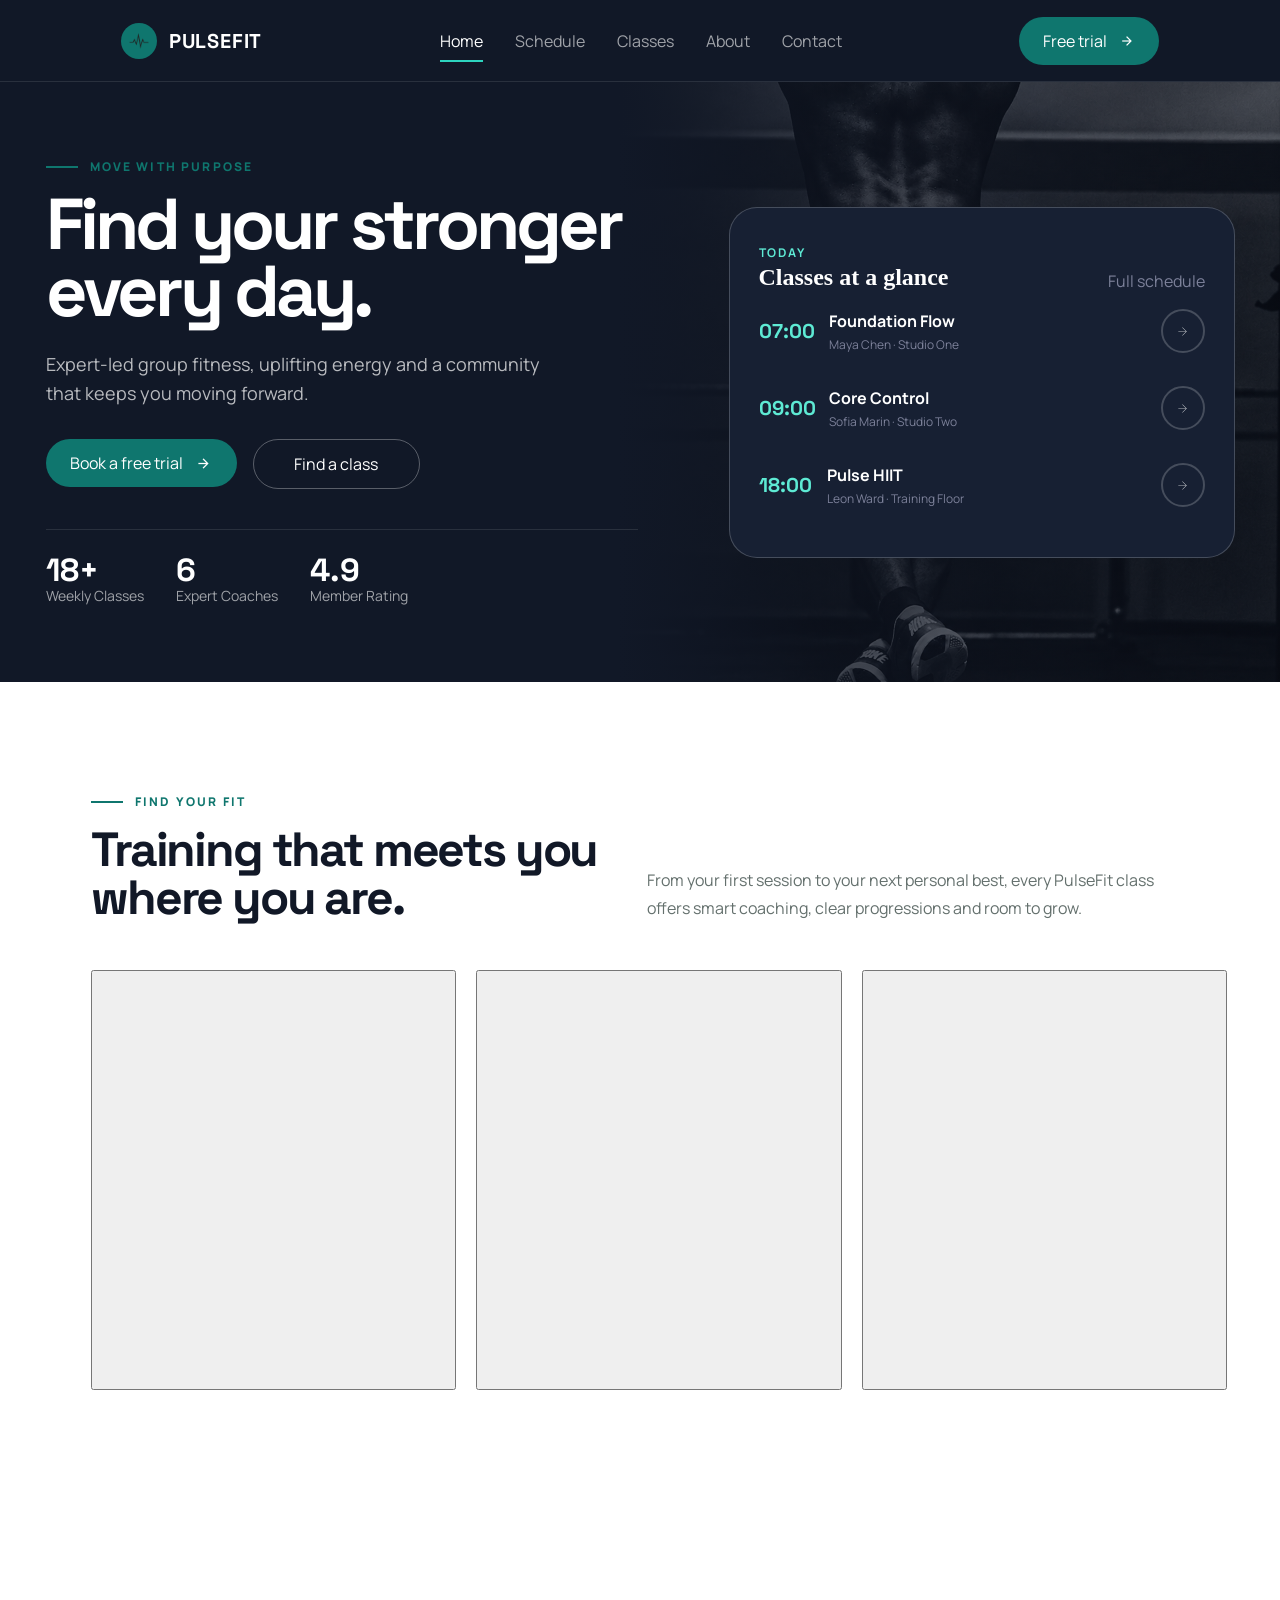
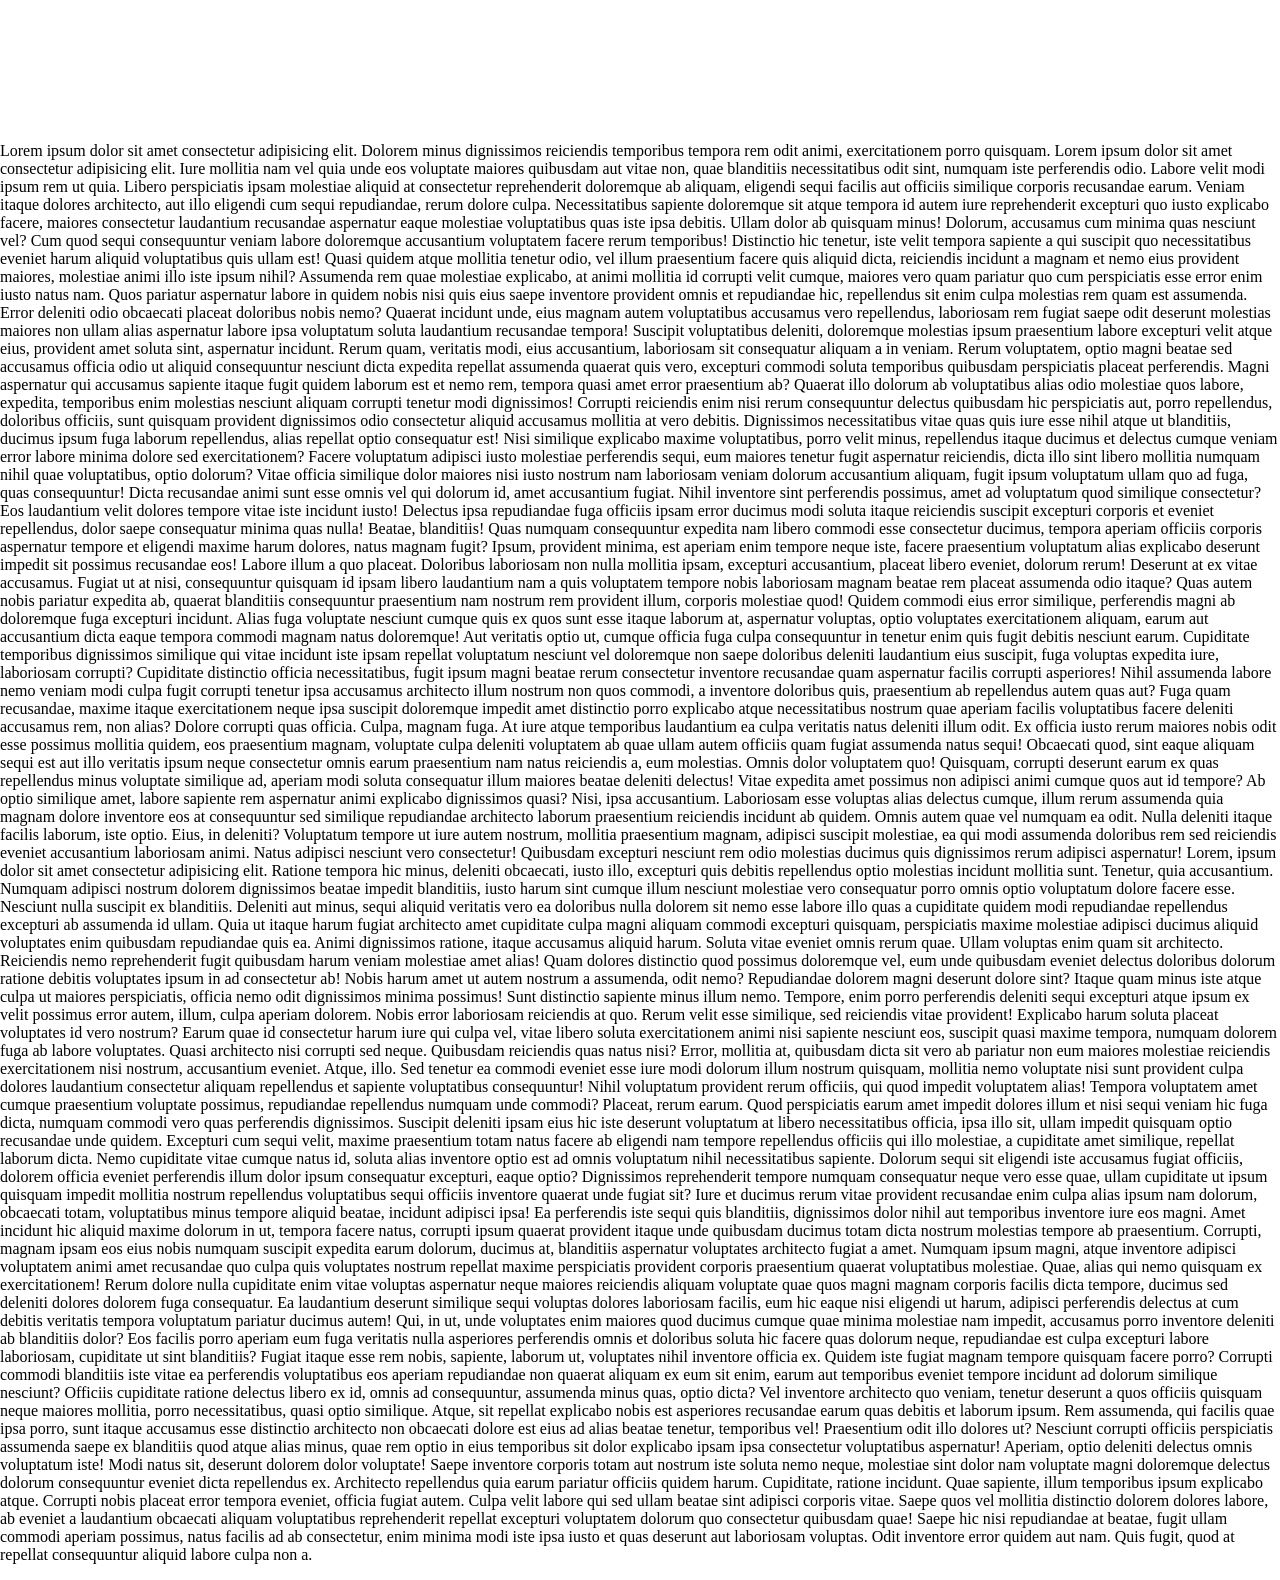
==== commit 74dab23a: "Add classes section with text and buttons; enhance layout and styles for better usability" ====
--- a/index.html
+++ b/index.html
@@ -39,226 +39,242 @@
             </div>
         </div>
     </header>
-
-    <section class="home">
-        <div class="home-container">
-            <div id="home-text">
-                <p class="eyebrow">MOVE WITH PURPOSE</p>
-                <h1>Find your stronger every day.</h1>
-                <p class="description">Expert-led group fitness, uplifting energy and a community that keeps you moving
-                    forward.</p>
-                <div id="hero-buttons">
-                    <a href="#" class="first-button">
-                        Book a free trial
-                        <span class="material-symbols-outlined">arrow_forward</span>
-                    </a>
-                    <a href="#" class="second-button">Find a class</a>
+    <main>
+        <section class="home">
+            <div class="home-container">
+                <div id="home-text">
+                    <p class="eyebrow">MOVE WITH PURPOSE</p>
+                    <h1>Find your stronger every day.</h1>
+                    <p class="description">Expert-led group fitness, uplifting energy and a community that keeps you
+                        moving
+                        forward.</p>
+                    <div id="hero-buttons">
+                        <a href="#" class="first-button">
+                            Book a free trial
+                            <span class="material-symbols-outlined">arrow_forward</span>
+                        </a>
+                        <a href="#" class="second-button">Find a class</a>
+                    </div>
+                    <div class="statistics">
+                        <div class="stat-number">18+</div>
+                        <div class="stat-text">Weekly Classes</div>
+                        <div class="stat-number">6</div>
+                        <div class="stat-text">Expert Coaches</div>
+                        <div class="stat-number">4.9</div>
+                        <div class="stat-text">Member Rating</div>
+                    </div>
                 </div>
-                <div class="statistics">
-                    <div class="stat-number">18+</div>
-                    <div class="stat-text">Weekly Classes</div>
-                    <div class="stat-number">6</div>
-                    <div class="stat-text">Expert Coaches</div>
-                    <div class="stat-number">4.9</div>
-                    <div class="stat-text">Member Rating</div>
+
+                <div id="today-clases">
+                    <div id="upper-text">
+                        <div id="text-block">
+                            <div id="eyebrow2">today</div>
+                            <h2>Classes at a glance</h2>
+                        </div>
+                        <a href="#">Full schedule</a>
+                    </div>
+
+                    <div class="today-card">
+                        <div class="time">07:00</div>
+                        <div class="text-block2">
+                            <div class="clases">Foundation Flow</div>
+                            <div class="coaches">Maya Chen · Studio One</div>
+                        </div>
+                        <div class="arrow">
+                            <a href="#"> <span class="material-symbols-outlined">arrow_forward</span></a>
+                        </div>
+                    </div>
+                    <div class="today-card">
+                        <div class="time">09:00</div>
+                        <div class="text-block2">
+                            <div class="clases">Core Control</div>
+                            <div class="coaches">Sofia Marin · Studio Two</div>
+                        </div>
+                        <div class="arrow">
+                            <a href="#"> <span class="material-symbols-outlined">arrow_forward</span></a>
+                        </div>
+                    </div>
+                    <div class="today-card">
+                        <div class="time">18:00</div>
+                        <div class="text-block2">
+                            <div class="clases">Pulse HIIT</div>
+                            <div class="coaches">Leon Ward · Training Floor</div>
+                        </div>
+                        <div class="arrow">
+                            <a href="#"> <span class="material-symbols-outlined">arrow_forward</span></a>
+                        </div>
+                    </div>
                 </div>
             </div>
-
-            <div id="today-clases">
-                <div id="upper-text">
-                    <div id="text-block">
-                        <div id="eyebrow2">today</div>
-                        <h2>Classes at a glance</h2>
-                    </div>
-                    <a href="#">Full schedule</a>
+            <div id="background-img"></div>
+        
+        </section>
+        <section id="classes">
+            <div id="classes-text">
+                <div id="classes-text-block">
+                    <p class="eyebrow">Find your fit</p>
+                    <h2>Training that meets you where you are.</h2>
                 </div>
-
-                <div class="today-card">
-                    <div class="time">07:00</div>
-                    <div class="text-block2">
-                        <div class="clases">Foundation Flow</div>
-                        <div class="coaches">Maya Chen · Studio One</div>
-                    </div>
-                    <div class="arrow">
-                        <a href="#"> <span class="material-symbols-outlined">arrow_forward</span></a>
-                    </div>
-                </div>
-                <div class="today-card">
-                    <div class="time">09:00</div>
-                    <div class="text-block2">
-                        <div class="clases">Core Control</div>
-                        <div class="coaches">Sofia Marin · Studio Two</div>
-                    </div>
-                    <div class="arrow">
-                        <a href="#"> <span class="material-symbols-outlined">arrow_forward</span></a>
-                    </div>
-                </div>
-                <div class="today-card">
-                    <div class="time">18:00</div>
-                    <div class="text-block2">
-                        <div class="clases">Pulse HIIT</div>
-                        <div class="coaches">Leon Ward · Training Floor</div>
-                    </div>
-                    <div class="arrow">
-                        <a href="#"> <span class="material-symbols-outlined">arrow_forward</span></a>
-                    </div>
-                </div>
-            </div>
-        </div>
-        <div id="background-img"></div>
-    </section>
-
-    <p>
-        Lorem ipsum dolor sit amet consectetur adipisicing elit. Dolorem minus dignissimos reiciendis temporibus
-        tempora rem odit animi, exercitationem porro quisquam.
-        Lorem ipsum dolor sit amet consectetur adipisicing elit. Iure mollitia nam vel quia unde eos voluptate
-        maiores quibusdam aut vitae non, quae blanditiis necessitatibus odit sint, numquam iste perferendis odio.
-        Labore velit modi ipsum rem ut quia. Libero perspiciatis ipsam molestiae aliquid at consectetur
-        reprehenderit doloremque ab aliquam, eligendi sequi facilis aut officiis similique corporis recusandae
-        earum. Veniam itaque dolores architecto, aut illo eligendi cum sequi repudiandae, rerum dolore culpa.
-        Necessitatibus sapiente doloremque sit atque tempora id autem iure reprehenderit excepturi quo iusto
-        explicabo facere, maiores consectetur laudantium recusandae aspernatur eaque molestiae voluptatibus quas
-        iste ipsa debitis. Ullam dolor ab quisquam minus! Dolorum, accusamus cum minima quas nesciunt vel? Cum quod
-        sequi consequuntur veniam labore doloremque accusantium voluptatem facere rerum temporibus! Distinctio hic
-        tenetur, iste velit tempora sapiente a qui suscipit quo necessitatibus eveniet harum aliquid voluptatibus
-        quis ullam est! Quasi quidem atque mollitia tenetur odio, vel illum praesentium facere quis aliquid dicta,
-        reiciendis incidunt a magnam et nemo eius provident maiores, molestiae animi illo iste ipsum nihil?
-        Assumenda rem quae molestiae explicabo, at animi mollitia id corrupti velit cumque, maiores vero quam
-        pariatur quo cum perspiciatis esse error enim iusto natus nam. Quos pariatur aspernatur labore in quidem
-        nobis nisi quis eius saepe inventore provident omnis et repudiandae hic, repellendus sit enim culpa
-        molestias rem quam est assumenda. Error deleniti odio obcaecati placeat doloribus nobis nemo? Quaerat
-        incidunt unde, eius magnam autem voluptatibus accusamus vero repellendus, laboriosam rem fugiat saepe odit
-        deserunt molestias maiores non ullam alias aspernatur labore ipsa voluptatum soluta laudantium recusandae
-        tempora! Suscipit voluptatibus deleniti, doloremque molestias ipsum praesentium labore excepturi velit atque
-        eius, provident amet soluta sint, aspernatur incidunt. Rerum quam, veritatis modi, eius accusantium,
-        laboriosam sit consequatur aliquam a in veniam. Rerum voluptatem, optio magni beatae sed accusamus officia
-        odio ut aliquid consequuntur nesciunt dicta expedita repellat assumenda quaerat quis vero, excepturi commodi
-        soluta temporibus quibusdam perspiciatis placeat perferendis. Magni aspernatur qui accusamus sapiente itaque
-        fugit quidem laborum est et nemo rem, tempora quasi amet error praesentium ab? Quaerat illo dolorum ab
-        voluptatibus alias odio molestiae quos labore, expedita, temporibus enim molestias nesciunt aliquam corrupti
-        tenetur modi dignissimos! Corrupti reiciendis enim nisi rerum consequuntur delectus quibusdam hic
-        perspiciatis aut, porro repellendus, doloribus officiis, sunt quisquam provident dignissimos odio
-        consectetur aliquid accusamus mollitia at vero debitis. Dignissimos necessitatibus vitae quas quis iure esse
-        nihil atque ut blanditiis, ducimus ipsum fuga laborum repellendus, alias repellat optio consequatur est!
-        Nisi similique explicabo maxime voluptatibus, porro velit minus, repellendus itaque ducimus et delectus
-        cumque veniam error labore minima dolore sed exercitationem? Facere voluptatum adipisci iusto molestiae
-        perferendis sequi, eum maiores tenetur fugit aspernatur reiciendis, dicta illo sint libero mollitia numquam
-        nihil quae voluptatibus, optio dolorum? Vitae officia similique dolor maiores nisi iusto nostrum nam
-        laboriosam veniam dolorum accusantium aliquam, fugit ipsum voluptatum ullam quo ad fuga, quas consequuntur!
-        Dicta recusandae animi sunt esse omnis vel qui dolorum id, amet accusantium fugiat. Nihil inventore sint
-        perferendis possimus, amet ad voluptatum quod similique consectetur? Eos laudantium velit dolores tempore
-        vitae iste incidunt iusto! Delectus ipsa repudiandae fuga officiis ipsam error ducimus modi soluta itaque
-        reiciendis suscipit excepturi corporis et eveniet repellendus, dolor saepe consequatur minima quas nulla!
-        Beatae, blanditiis! Quas numquam consequuntur expedita nam libero commodi esse consectetur ducimus, tempora
-        aperiam officiis corporis aspernatur tempore et eligendi maxime harum dolores, natus magnam fugit? Ipsum,
-        provident minima, est aperiam enim tempore neque iste, facere praesentium voluptatum alias explicabo
-        deserunt impedit sit possimus recusandae eos! Labore illum a quo placeat. Doloribus laboriosam non nulla
-        mollitia ipsam, excepturi accusantium, placeat libero eveniet, dolorum rerum! Deserunt at ex vitae
-        accusamus. Fugiat ut at nisi, consequuntur quisquam id ipsam libero laudantium nam a quis voluptatem tempore
-        nobis laboriosam magnam beatae rem placeat assumenda odio itaque? Quas autem nobis pariatur expedita ab,
-        quaerat blanditiis consequuntur praesentium nam nostrum rem provident illum, corporis molestiae quod! Quidem
-        commodi eius error similique, perferendis magni ab doloremque fuga excepturi incidunt. Alias fuga voluptate
-        nesciunt cumque quis ex quos sunt esse itaque laborum at, aspernatur voluptas, optio voluptates
-        exercitationem aliquam, earum aut accusantium dicta eaque tempora commodi magnam natus doloremque! Aut
-        veritatis optio ut, cumque officia fuga culpa consequuntur in tenetur enim quis fugit debitis nesciunt
-        earum. Cupiditate temporibus dignissimos similique qui vitae incidunt iste ipsam repellat voluptatum
-        nesciunt vel doloremque non saepe doloribus deleniti laudantium eius suscipit, fuga voluptas expedita iure,
-        laboriosam corrupti? Cupiditate distinctio officia necessitatibus, fugit ipsum magni beatae rerum
-        consectetur inventore recusandae quam aspernatur facilis corrupti asperiores! Nihil assumenda labore nemo
-        veniam modi culpa fugit corrupti tenetur ipsa accusamus architecto illum nostrum non quos commodi, a
-        inventore doloribus quis, praesentium ab repellendus autem quas aut? Fuga quam recusandae, maxime itaque
-        exercitationem neque ipsa suscipit doloremque impedit amet distinctio porro explicabo atque necessitatibus
-        nostrum quae aperiam facilis voluptatibus facere deleniti accusamus rem, non alias? Dolore corrupti quas
-        officia. Culpa, magnam fuga. At iure atque temporibus laudantium ea culpa veritatis natus deleniti illum
-        odit. Ex officia iusto rerum maiores nobis odit esse possimus mollitia quidem, eos praesentium magnam,
-        voluptate culpa deleniti voluptatem ab quae ullam autem officiis quam fugiat assumenda natus sequi!
-        Obcaecati quod, sint eaque aliquam sequi est aut illo veritatis ipsum neque consectetur omnis earum
-        praesentium nam natus reiciendis a, eum molestias. Omnis dolor voluptatem quo! Quisquam, corrupti deserunt
-        earum ex quas repellendus minus voluptate similique ad, aperiam modi soluta consequatur illum maiores beatae
-        deleniti delectus! Vitae expedita amet possimus non adipisci animi cumque quos aut id tempore? Ab optio
-        similique amet, labore sapiente rem aspernatur animi explicabo dignissimos quasi? Nisi, ipsa accusantium.
-        Laboriosam esse voluptas alias delectus cumque, illum rerum assumenda quia magnam dolore inventore eos at
-        consequuntur sed similique repudiandae architecto laborum praesentium reiciendis incidunt ab quidem. Omnis
-        autem quae vel numquam ea odit. Nulla deleniti itaque facilis laborum, iste optio. Eius, in deleniti?
-        Voluptatum tempore ut iure autem nostrum, mollitia praesentium magnam, adipisci suscipit molestiae, ea qui
-        modi assumenda doloribus rem sed reiciendis eveniet accusantium laboriosam animi. Natus adipisci nesciunt
-        vero consectetur! Quibusdam excepturi nesciunt rem odio molestias ducimus quis dignissimos rerum adipisci
-        aspernatur!
-        Lorem, ipsum dolor sit amet consectetur adipisicing elit. Ratione tempora hic minus, deleniti obcaecati,
-        iusto illo, excepturi quis debitis repellendus optio molestias incidunt mollitia sunt. Tenetur, quia
-        accusantium. Numquam adipisci nostrum dolorem dignissimos beatae impedit blanditiis, iusto harum sint cumque
-        illum nesciunt molestiae vero consequatur porro omnis optio voluptatum dolore facere esse. Nesciunt nulla
-        suscipit ex blanditiis. Deleniti aut minus, sequi aliquid veritatis vero ea doloribus nulla dolorem sit nemo
-        esse labore illo quas a cupiditate quidem modi repudiandae repellendus excepturi ab assumenda id ullam. Quia
-        ut itaque harum fugiat architecto amet cupiditate culpa magni aliquam commodi excepturi quisquam,
-        perspiciatis maxime molestiae adipisci ducimus aliquid voluptates enim quibusdam repudiandae quis ea. Animi
-        dignissimos ratione, itaque accusamus aliquid harum. Soluta vitae eveniet omnis rerum quae. Ullam voluptas
-        enim quam sit architecto. Reiciendis nemo reprehenderit fugit quibusdam harum veniam molestiae amet alias!
-        Quam dolores distinctio quod possimus doloremque vel, eum unde quibusdam eveniet delectus doloribus dolorum
-        ratione debitis voluptates ipsum in ad consectetur ab! Nobis harum amet ut autem nostrum a assumenda, odit
-        nemo? Repudiandae dolorem magni deserunt dolore sint? Itaque quam minus iste atque culpa ut maiores
-        perspiciatis, officia nemo odit dignissimos minima possimus! Sunt distinctio sapiente minus illum nemo.
-        Tempore, enim porro perferendis deleniti sequi excepturi atque ipsum ex velit possimus error autem, illum,
-        culpa aperiam dolorem. Nobis error laboriosam reiciendis at quo. Rerum velit esse similique, sed reiciendis
-        vitae provident! Explicabo harum soluta placeat voluptates id vero nostrum? Earum quae id consectetur harum
-        iure qui culpa vel, vitae libero soluta exercitationem animi nisi sapiente nesciunt eos, suscipit quasi
-        maxime tempora, numquam dolorem fuga ab labore voluptates. Quasi architecto nisi corrupti sed neque.
-        Quibusdam reiciendis quas natus nisi? Error, mollitia at, quibusdam dicta sit vero ab pariatur non eum
-        maiores molestiae reiciendis exercitationem nisi nostrum, accusantium eveniet. Atque, illo. Sed tenetur ea
-        commodi eveniet esse iure modi dolorum illum nostrum quisquam, mollitia nemo voluptate nisi sunt provident
-        culpa dolores laudantium consectetur aliquam repellendus et sapiente voluptatibus consequuntur! Nihil
-        voluptatum provident rerum officiis, qui quod impedit voluptatem alias! Tempora voluptatem amet cumque
-        praesentium voluptate possimus, repudiandae repellendus numquam unde commodi? Placeat, rerum earum. Quod
-        perspiciatis earum amet impedit dolores illum et nisi sequi veniam hic fuga dicta, numquam commodi vero quas
-        perferendis dignissimos. Suscipit deleniti ipsam eius hic iste deserunt voluptatum at libero necessitatibus
-        officia, ipsa illo sit, ullam impedit quisquam optio recusandae unde quidem. Excepturi cum sequi velit,
-        maxime praesentium totam natus facere ab eligendi nam tempore repellendus officiis qui illo molestiae, a
-        cupiditate amet similique, repellat laborum dicta. Nemo cupiditate vitae cumque natus id, soluta alias
-        inventore optio est ad omnis voluptatum nihil necessitatibus sapiente. Dolorum sequi sit eligendi iste
-        accusamus fugiat officiis, dolorem officia eveniet perferendis illum dolor ipsum consequatur excepturi,
-        eaque optio? Dignissimos reprehenderit tempore numquam consequatur neque vero esse quae, ullam cupiditate ut
-        ipsum quisquam impedit mollitia nostrum repellendus voluptatibus sequi officiis inventore quaerat unde
-        fugiat sit? Iure et ducimus rerum vitae provident recusandae enim culpa alias ipsum nam dolorum, obcaecati
-        totam, voluptatibus minus tempore aliquid beatae, incidunt adipisci ipsa! Ea perferendis iste sequi quis
-        blanditiis, dignissimos dolor nihil aut temporibus inventore iure eos magni. Amet incidunt hic aliquid
-        maxime dolorum in ut, tempora facere natus, corrupti ipsum quaerat provident itaque unde quibusdam ducimus
-        totam dicta nostrum molestias tempore ab praesentium. Corrupti, magnam ipsam eos eius nobis numquam suscipit
-        expedita earum dolorum, ducimus at, blanditiis aspernatur voluptates architecto fugiat a amet. Numquam ipsum
-        magni, atque inventore adipisci voluptatem animi amet recusandae quo culpa quis voluptates nostrum repellat
-        maxime perspiciatis provident corporis praesentium quaerat voluptatibus molestiae. Quae, alias qui nemo
-        quisquam ex exercitationem! Rerum dolore nulla cupiditate enim vitae voluptas aspernatur neque maiores
-        reiciendis aliquam voluptate quae quos magni magnam corporis facilis dicta tempore, ducimus sed deleniti
-        dolores dolorem fuga consequatur. Ea laudantium deserunt similique sequi voluptas dolores laboriosam
-        facilis, eum hic eaque nisi eligendi ut harum, adipisci perferendis delectus at cum debitis veritatis
-        tempora voluptatum pariatur ducimus autem! Qui, in ut, unde voluptates enim maiores quod ducimus cumque quae
-        minima molestiae nam impedit, accusamus porro inventore deleniti ab blanditiis dolor? Eos facilis porro
-        aperiam eum fuga veritatis nulla asperiores perferendis omnis et doloribus soluta hic facere quas dolorum
-        neque, repudiandae est culpa excepturi labore laboriosam, cupiditate ut sint blanditiis? Fugiat itaque esse
-        rem nobis, sapiente, laborum ut, voluptates nihil inventore officia ex. Quidem iste fugiat magnam tempore
-        quisquam facere porro? Corrupti commodi blanditiis iste vitae ea perferendis voluptatibus eos aperiam
-        repudiandae non quaerat aliquam ex eum sit enim, earum aut temporibus eveniet tempore incidunt ad dolorum
-        similique nesciunt? Officiis cupiditate ratione delectus libero ex id, omnis ad consequuntur, assumenda
-        minus quas, optio dicta? Vel inventore architecto quo veniam, tenetur deserunt a quos officiis quisquam
-        neque maiores mollitia, porro necessitatibus, quasi optio similique. Atque, sit repellat explicabo nobis est
-        asperiores recusandae earum quas debitis et laborum ipsum. Rem assumenda, qui facilis quae ipsa porro, sunt
-        itaque accusamus esse distinctio architecto non obcaecati dolore est eius ad alias beatae tenetur,
-        temporibus vel! Praesentium odit illo dolores ut? Nesciunt corrupti officiis perspiciatis assumenda saepe ex
-        blanditiis quod atque alias minus, quae rem optio in eius temporibus sit dolor explicabo ipsam ipsa
-        consectetur voluptatibus aspernatur! Aperiam, optio deleniti delectus omnis voluptatum iste! Modi natus sit,
-        deserunt dolorem dolor voluptate! Saepe inventore corporis totam aut nostrum iste soluta nemo neque,
-        molestiae sint dolor nam voluptate magni doloremque delectus dolorum consequuntur eveniet dicta repellendus
-        ex. Architecto repellendus quia earum pariatur officiis quidem harum. Cupiditate, ratione incidunt. Quae
-        sapiente, illum temporibus ipsum explicabo atque. Corrupti nobis placeat error tempora eveniet, officia
-        fugiat autem. Culpa velit labore qui sed ullam beatae sint adipisci corporis vitae. Saepe quos vel mollitia
-        distinctio dolorem dolores labore, ab eveniet a laudantium obcaecati aliquam voluptatibus reprehenderit
-        repellat excepturi voluptatem dolorum quo consectetur quibusdam quae! Saepe hic nisi repudiandae at beatae,
-        fugit ullam commodi aperiam possimus, natus facilis ad ab consectetur, enim minima modi iste ipsa iusto et
-        quas deserunt aut laboriosam voluptas. Odit inventore error quidem aut nam. Quis fugit, quod at repellat
-        consequuntur aliquid labore culpa non a.
-
-    </p>
+                    <p class="descripiton">From your first session to your next personal best, every PulseFit class offers smart coaching, clear progressions and room to grow.</p>
+            </div>
+            <div id="buttons-to-classes">
+                <button></button>
+                <button></button>
+                <button></button>
+            </div>
+
+
+
+
+        </section>
+        <p>
+            Lorem ipsum dolor sit amet consectetur adipisicing elit. Dolorem minus dignissimos reiciendis temporibus
+            tempora rem odit animi, exercitationem porro quisquam.
+            Lorem ipsum dolor sit amet consectetur adipisicing elit. Iure mollitia nam vel quia unde eos voluptate
+            maiores quibusdam aut vitae non, quae blanditiis necessitatibus odit sint, numquam iste perferendis odio.
+            Labore velit modi ipsum rem ut quia. Libero perspiciatis ipsam molestiae aliquid at consectetur
+            reprehenderit doloremque ab aliquam, eligendi sequi facilis aut officiis similique corporis recusandae
+            earum. Veniam itaque dolores architecto, aut illo eligendi cum sequi repudiandae, rerum dolore culpa.
+            Necessitatibus sapiente doloremque sit atque tempora id autem iure reprehenderit excepturi quo iusto
+            explicabo facere, maiores consectetur laudantium recusandae aspernatur eaque molestiae voluptatibus quas
+            iste ipsa debitis. Ullam dolor ab quisquam minus! Dolorum, accusamus cum minima quas nesciunt vel? Cum quod
+            sequi consequuntur veniam labore doloremque accusantium voluptatem facere rerum temporibus! Distinctio hic
+            tenetur, iste velit tempora sapiente a qui suscipit quo necessitatibus eveniet harum aliquid voluptatibus
+            quis ullam est! Quasi quidem atque mollitia tenetur odio, vel illum praesentium facere quis aliquid dicta,
+            reiciendis incidunt a magnam et nemo eius provident maiores, molestiae animi illo iste ipsum nihil?
+            Assumenda rem quae molestiae explicabo, at animi mollitia id corrupti velit cumque, maiores vero quam
+            pariatur quo cum perspiciatis esse error enim iusto natus nam. Quos pariatur aspernatur labore in quidem
+            nobis nisi quis eius saepe inventore provident omnis et repudiandae hic, repellendus sit enim culpa
+            molestias rem quam est assumenda. Error deleniti odio obcaecati placeat doloribus nobis nemo? Quaerat
+            incidunt unde, eius magnam autem voluptatibus accusamus vero repellendus, laboriosam rem fugiat saepe odit
+            deserunt molestias maiores non ullam alias aspernatur labore ipsa voluptatum soluta laudantium recusandae
+            tempora! Suscipit voluptatibus deleniti, doloremque molestias ipsum praesentium labore excepturi velit atque
+            eius, provident amet soluta sint, aspernatur incidunt. Rerum quam, veritatis modi, eius accusantium,
+            laboriosam sit consequatur aliquam a in veniam. Rerum voluptatem, optio magni beatae sed accusamus officia
+            odio ut aliquid consequuntur nesciunt dicta expedita repellat assumenda quaerat quis vero, excepturi commodi
+            soluta temporibus quibusdam perspiciatis placeat perferendis. Magni aspernatur qui accusamus sapiente itaque
+            fugit quidem laborum est et nemo rem, tempora quasi amet error praesentium ab? Quaerat illo dolorum ab
+            voluptatibus alias odio molestiae quos labore, expedita, temporibus enim molestias nesciunt aliquam corrupti
+            tenetur modi dignissimos! Corrupti reiciendis enim nisi rerum consequuntur delectus quibusdam hic
+            perspiciatis aut, porro repellendus, doloribus officiis, sunt quisquam provident dignissimos odio
+            consectetur aliquid accusamus mollitia at vero debitis. Dignissimos necessitatibus vitae quas quis iure esse
+            nihil atque ut blanditiis, ducimus ipsum fuga laborum repellendus, alias repellat optio consequatur est!
+            Nisi similique explicabo maxime voluptatibus, porro velit minus, repellendus itaque ducimus et delectus
+            cumque veniam error labore minima dolore sed exercitationem? Facere voluptatum adipisci iusto molestiae
+            perferendis sequi, eum maiores tenetur fugit aspernatur reiciendis, dicta illo sint libero mollitia numquam
+            nihil quae voluptatibus, optio dolorum? Vitae officia similique dolor maiores nisi iusto nostrum nam
+            laboriosam veniam dolorum accusantium aliquam, fugit ipsum voluptatum ullam quo ad fuga, quas consequuntur!
+            Dicta recusandae animi sunt esse omnis vel qui dolorum id, amet accusantium fugiat. Nihil inventore sint
+            perferendis possimus, amet ad voluptatum quod similique consectetur? Eos laudantium velit dolores tempore
+            vitae iste incidunt iusto! Delectus ipsa repudiandae fuga officiis ipsam error ducimus modi soluta itaque
+            reiciendis suscipit excepturi corporis et eveniet repellendus, dolor saepe consequatur minima quas nulla!
+            Beatae, blanditiis! Quas numquam consequuntur expedita nam libero commodi esse consectetur ducimus, tempora
+            aperiam officiis corporis aspernatur tempore et eligendi maxime harum dolores, natus magnam fugit? Ipsum,
+            provident minima, est aperiam enim tempore neque iste, facere praesentium voluptatum alias explicabo
+            deserunt impedit sit possimus recusandae eos! Labore illum a quo placeat. Doloribus laboriosam non nulla
+            mollitia ipsam, excepturi accusantium, placeat libero eveniet, dolorum rerum! Deserunt at ex vitae
+            accusamus. Fugiat ut at nisi, consequuntur quisquam id ipsam libero laudantium nam a quis voluptatem tempore
+            nobis laboriosam magnam beatae rem placeat assumenda odio itaque? Quas autem nobis pariatur expedita ab,
+            quaerat blanditiis consequuntur praesentium nam nostrum rem provident illum, corporis molestiae quod! Quidem
+            commodi eius error similique, perferendis magni ab doloremque fuga excepturi incidunt. Alias fuga voluptate
+            nesciunt cumque quis ex quos sunt esse itaque laborum at, aspernatur voluptas, optio voluptates
+            exercitationem aliquam, earum aut accusantium dicta eaque tempora commodi magnam natus doloremque! Aut
+            veritatis optio ut, cumque officia fuga culpa consequuntur in tenetur enim quis fugit debitis nesciunt
+            earum. Cupiditate temporibus dignissimos similique qui vitae incidunt iste ipsam repellat voluptatum
+            nesciunt vel doloremque non saepe doloribus deleniti laudantium eius suscipit, fuga voluptas expedita iure,
+            laboriosam corrupti? Cupiditate distinctio officia necessitatibus, fugit ipsum magni beatae rerum
+            consectetur inventore recusandae quam aspernatur facilis corrupti asperiores! Nihil assumenda labore nemo
+            veniam modi culpa fugit corrupti tenetur ipsa accusamus architecto illum nostrum non quos commodi, a
+            inventore doloribus quis, praesentium ab repellendus autem quas aut? Fuga quam recusandae, maxime itaque
+            exercitationem neque ipsa suscipit doloremque impedit amet distinctio porro explicabo atque necessitatibus
+            nostrum quae aperiam facilis voluptatibus facere deleniti accusamus rem, non alias? Dolore corrupti quas
+            officia. Culpa, magnam fuga. At iure atque temporibus laudantium ea culpa veritatis natus deleniti illum
+            odit. Ex officia iusto rerum maiores nobis odit esse possimus mollitia quidem, eos praesentium magnam,
+            voluptate culpa deleniti voluptatem ab quae ullam autem officiis quam fugiat assumenda natus sequi!
+            Obcaecati quod, sint eaque aliquam sequi est aut illo veritatis ipsum neque consectetur omnis earum
+            praesentium nam natus reiciendis a, eum molestias. Omnis dolor voluptatem quo! Quisquam, corrupti deserunt
+            earum ex quas repellendus minus voluptate similique ad, aperiam modi soluta consequatur illum maiores beatae
+            deleniti delectus! Vitae expedita amet possimus non adipisci animi cumque quos aut id tempore? Ab optio
+            similique amet, labore sapiente rem aspernatur animi explicabo dignissimos quasi? Nisi, ipsa accusantium.
+            Laboriosam esse voluptas alias delectus cumque, illum rerum assumenda quia magnam dolore inventore eos at
+            consequuntur sed similique repudiandae architecto laborum praesentium reiciendis incidunt ab quidem. Omnis
+            autem quae vel numquam ea odit. Nulla deleniti itaque facilis laborum, iste optio. Eius, in deleniti?
+            Voluptatum tempore ut iure autem nostrum, mollitia praesentium magnam, adipisci suscipit molestiae, ea qui
+            modi assumenda doloribus rem sed reiciendis eveniet accusantium laboriosam animi. Natus adipisci nesciunt
+            vero consectetur! Quibusdam excepturi nesciunt rem odio molestias ducimus quis dignissimos rerum adipisci
+            aspernatur!
+            Lorem, ipsum dolor sit amet consectetur adipisicing elit. Ratione tempora hic minus, deleniti obcaecati,
+            iusto illo, excepturi quis debitis repellendus optio molestias incidunt mollitia sunt. Tenetur, quia
+            accusantium. Numquam adipisci nostrum dolorem dignissimos beatae impedit blanditiis, iusto harum sint cumque
+            illum nesciunt molestiae vero consequatur porro omnis optio voluptatum dolore facere esse. Nesciunt nulla
+            suscipit ex blanditiis. Deleniti aut minus, sequi aliquid veritatis vero ea doloribus nulla dolorem sit nemo
+            esse labore illo quas a cupiditate quidem modi repudiandae repellendus excepturi ab assumenda id ullam. Quia
+            ut itaque harum fugiat architecto amet cupiditate culpa magni aliquam commodi excepturi quisquam,
+            perspiciatis maxime molestiae adipisci ducimus aliquid voluptates enim quibusdam repudiandae quis ea. Animi
+            dignissimos ratione, itaque accusamus aliquid harum. Soluta vitae eveniet omnis rerum quae. Ullam voluptas
+            enim quam sit architecto. Reiciendis nemo reprehenderit fugit quibusdam harum veniam molestiae amet alias!
+            Quam dolores distinctio quod possimus doloremque vel, eum unde quibusdam eveniet delectus doloribus dolorum
+            ratione debitis voluptates ipsum in ad consectetur ab! Nobis harum amet ut autem nostrum a assumenda, odit
+            nemo? Repudiandae dolorem magni deserunt dolore sint? Itaque quam minus iste atque culpa ut maiores
+            perspiciatis, officia nemo odit dignissimos minima possimus! Sunt distinctio sapiente minus illum nemo.
+            Tempore, enim porro perferendis deleniti sequi excepturi atque ipsum ex velit possimus error autem, illum,
+            culpa aperiam dolorem. Nobis error laboriosam reiciendis at quo. Rerum velit esse similique, sed reiciendis
+            vitae provident! Explicabo harum soluta placeat voluptates id vero nostrum? Earum quae id consectetur harum
+            iure qui culpa vel, vitae libero soluta exercitationem animi nisi sapiente nesciunt eos, suscipit quasi
+            maxime tempora, numquam dolorem fuga ab labore voluptates. Quasi architecto nisi corrupti sed neque.
+            Quibusdam reiciendis quas natus nisi? Error, mollitia at, quibusdam dicta sit vero ab pariatur non eum
+            maiores molestiae reiciendis exercitationem nisi nostrum, accusantium eveniet. Atque, illo. Sed tenetur ea
+            commodi eveniet esse iure modi dolorum illum nostrum quisquam, mollitia nemo voluptate nisi sunt provident
+            culpa dolores laudantium consectetur aliquam repellendus et sapiente voluptatibus consequuntur! Nihil
+            voluptatum provident rerum officiis, qui quod impedit voluptatem alias! Tempora voluptatem amet cumque
+            praesentium voluptate possimus, repudiandae repellendus numquam unde commodi? Placeat, rerum earum. Quod
+            perspiciatis earum amet impedit dolores illum et nisi sequi veniam hic fuga dicta, numquam commodi vero quas
+            perferendis dignissimos. Suscipit deleniti ipsam eius hic iste deserunt voluptatum at libero necessitatibus
+            officia, ipsa illo sit, ullam impedit quisquam optio recusandae unde quidem. Excepturi cum sequi velit,
+            maxime praesentium totam natus facere ab eligendi nam tempore repellendus officiis qui illo molestiae, a
+            cupiditate amet similique, repellat laborum dicta. Nemo cupiditate vitae cumque natus id, soluta alias
+            inventore optio est ad omnis voluptatum nihil necessitatibus sapiente. Dolorum sequi sit eligendi iste
+            accusamus fugiat officiis, dolorem officia eveniet perferendis illum dolor ipsum consequatur excepturi,
+            eaque optio? Dignissimos reprehenderit tempore numquam consequatur neque vero esse quae, ullam cupiditate ut
+            ipsum quisquam impedit mollitia nostrum repellendus voluptatibus sequi officiis inventore quaerat unde
+            fugiat sit? Iure et ducimus rerum vitae provident recusandae enim culpa alias ipsum nam dolorum, obcaecati
+            totam, voluptatibus minus tempore aliquid beatae, incidunt adipisci ipsa! Ea perferendis iste sequi quis
+            blanditiis, dignissimos dolor nihil aut temporibus inventore iure eos magni. Amet incidunt hic aliquid
+            maxime dolorum in ut, tempora facere natus, corrupti ipsum quaerat provident itaque unde quibusdam ducimus
+            totam dicta nostrum molestias tempore ab praesentium. Corrupti, magnam ipsam eos eius nobis numquam suscipit
+            expedita earum dolorum, ducimus at, blanditiis aspernatur voluptates architecto fugiat a amet. Numquam ipsum
+            magni, atque inventore adipisci voluptatem animi amet recusandae quo culpa quis voluptates nostrum repellat
+            maxime perspiciatis provident corporis praesentium quaerat voluptatibus molestiae. Quae, alias qui nemo
+            quisquam ex exercitationem! Rerum dolore nulla cupiditate enim vitae voluptas aspernatur neque maiores
+            reiciendis aliquam voluptate quae quos magni magnam corporis facilis dicta tempore, ducimus sed deleniti
+            dolores dolorem fuga consequatur. Ea laudantium deserunt similique sequi voluptas dolores laboriosam
+            facilis, eum hic eaque nisi eligendi ut harum, adipisci perferendis delectus at cum debitis veritatis
+            tempora voluptatum pariatur ducimus autem! Qui, in ut, unde voluptates enim maiores quod ducimus cumque quae
+            minima molestiae nam impedit, accusamus porro inventore deleniti ab blanditiis dolor? Eos facilis porro
+            aperiam eum fuga veritatis nulla asperiores perferendis omnis et doloribus soluta hic facere quas dolorum
+            neque, repudiandae est culpa excepturi labore laboriosam, cupiditate ut sint blanditiis? Fugiat itaque esse
+            rem nobis, sapiente, laborum ut, voluptates nihil inventore officia ex. Quidem iste fugiat magnam tempore
+            quisquam facere porro? Corrupti commodi blanditiis iste vitae ea perferendis voluptatibus eos aperiam
+            repudiandae non quaerat aliquam ex eum sit enim, earum aut temporibus eveniet tempore incidunt ad dolorum
+            similique nesciunt? Officiis cupiditate ratione delectus libero ex id, omnis ad consequuntur, assumenda
+            minus quas, optio dicta? Vel inventore architecto quo veniam, tenetur deserunt a quos officiis quisquam
+            neque maiores mollitia, porro necessitatibus, quasi optio similique. Atque, sit repellat explicabo nobis est
+            asperiores recusandae earum quas debitis et laborum ipsum. Rem assumenda, qui facilis quae ipsa porro, sunt
+            itaque accusamus esse distinctio architecto non obcaecati dolore est eius ad alias beatae tenetur,
+            temporibus vel! Praesentium odit illo dolores ut? Nesciunt corrupti officiis perspiciatis assumenda saepe ex
+            blanditiis quod atque alias minus, quae rem optio in eius temporibus sit dolor explicabo ipsam ipsa
+            consectetur voluptatibus aspernatur! Aperiam, optio deleniti delectus omnis voluptatum iste! Modi natus sit,
+            deserunt dolorem dolor voluptate! Saepe inventore corporis totam aut nostrum iste soluta nemo neque,
+            molestiae sint dolor nam voluptate magni doloremque delectus dolorum consequuntur eveniet dicta repellendus
+            ex. Architecto repellendus quia earum pariatur officiis quidem harum. Cupiditate, ratione incidunt. Quae
+            sapiente, illum temporibus ipsum explicabo atque. Corrupti nobis placeat error tempora eveniet, officia
+            fugiat autem. Culpa velit labore qui sed ullam beatae sint adipisci corporis vitae. Saepe quos vel mollitia
+            distinctio dolorem dolores labore, ab eveniet a laudantium obcaecati aliquam voluptatibus reprehenderit
+            repellat excepturi voluptatem dolorum quo consectetur quibusdam quae! Saepe hic nisi repudiandae at beatae,
+            fugit ullam commodi aperiam possimus, natus facilis ad ab consectetur, enim minima modi iste ipsa iusto et
+            quas deserunt aut laboriosam voluptas. Odit inventore error quidem aut nam. Quis fugit, quod at repellat
+            consequuntur aliquid labore culpa non a.</p>
     </main>
-
     <footer>
     </footer>
 </body>
--- a/style.css
+++ b/style.css
@@ -4,6 +4,8 @@
 }
 
 header {
+    max-width: 1614px;
+    width: 100%;
     z-index: 40;
     height: 81px;
     background-color: #111827;
@@ -111,14 +113,15 @@
 
 
 .home {
-    height: 600px;
+    min-height: 600px;
     background-color: #111827;
     position: relative;
     overflow: hidden;
 }
 
 .home .home-container {
-    height: 600px;
+
+    min-height: 600px;
     display: flex;
     align-items: center;
     justify-content: space-around;
@@ -130,8 +133,9 @@
     display: flex;
     flex-direction: column;
     align-items: flex-start;
-    height: 440px;
-    width: 592px;
+    min-height: 440px;
+   max-width: 592px;
+   width: 100%;
 
 }
 
@@ -403,4 +407,73 @@
     background-size: cover;
     background-position: center;
     background-repeat: no-repeat;
+}
+
+#classes {
+   min-height:820px ; 
+    max-width: 1200px;
+    width: 100%;
+    padding: 112px 32px;
+    margin: 0px 59px;
+}
+#classes #classes-text{
+    display: flex;
+    align-items:flex-end;
+    justify-content: flex-start;
+}
+#classes #classes-text #text-block{
+    display: flex;
+    flex-direction: column;
+    justify-content: flex-start;
+}
+#classes #classes-text #classes-text-block .eyebrow{
+    display: flex;
+    align-items: center;
+    gap: 12px;
+    margin: 0;
+    font-family: 'Manrope', sans-serif;
+    font-size: 12px;
+    font-weight: 800;
+    letter-spacing: 2.16px;
+    line-height: 16px;
+    text-transform: uppercase;
+    color: rgb(15, 118, 110);
+    margin-bottom: 16px;
+}
+
+#classes #classes-text #classes-text-block .eyebrow::before {
+    content: "";
+    width: 32px;
+    height: 2px;
+    background-color: rgb(15, 118, 110);
+}
+ #classes #classes-text #classes-text-block h2{
+    margin: 0px;
+    font-family: 'Space Grotesk', sans-serif;
+    font-weight: 800;
+    line-height: 48px;
+    font-size: 48px;
+    letter-spacing: -2.16px;
+    color: #111827;
+    max-width: 556px;
+    width: 100%;
+ }
+ #classes #classes-text .descripiton{
+    font-family: 'Manrope', sans-serif;
+    font-size: 16px;
+    font-weight: 400;
+    line-height: 28px;
+    color: #64706D;
+    max-width: 512px;
+    width: 100%;
+    margin: 0px;
+ }
+#classes #buttons-to-classes{
+    display:grid;
+    grid-template-columns: 1fr 1fr 1fr;
+    gap: 20px;
+    margin-top: 48px;
+    max-width: 1136px;
+    width: 100%;
+    min-height:420px 
 }
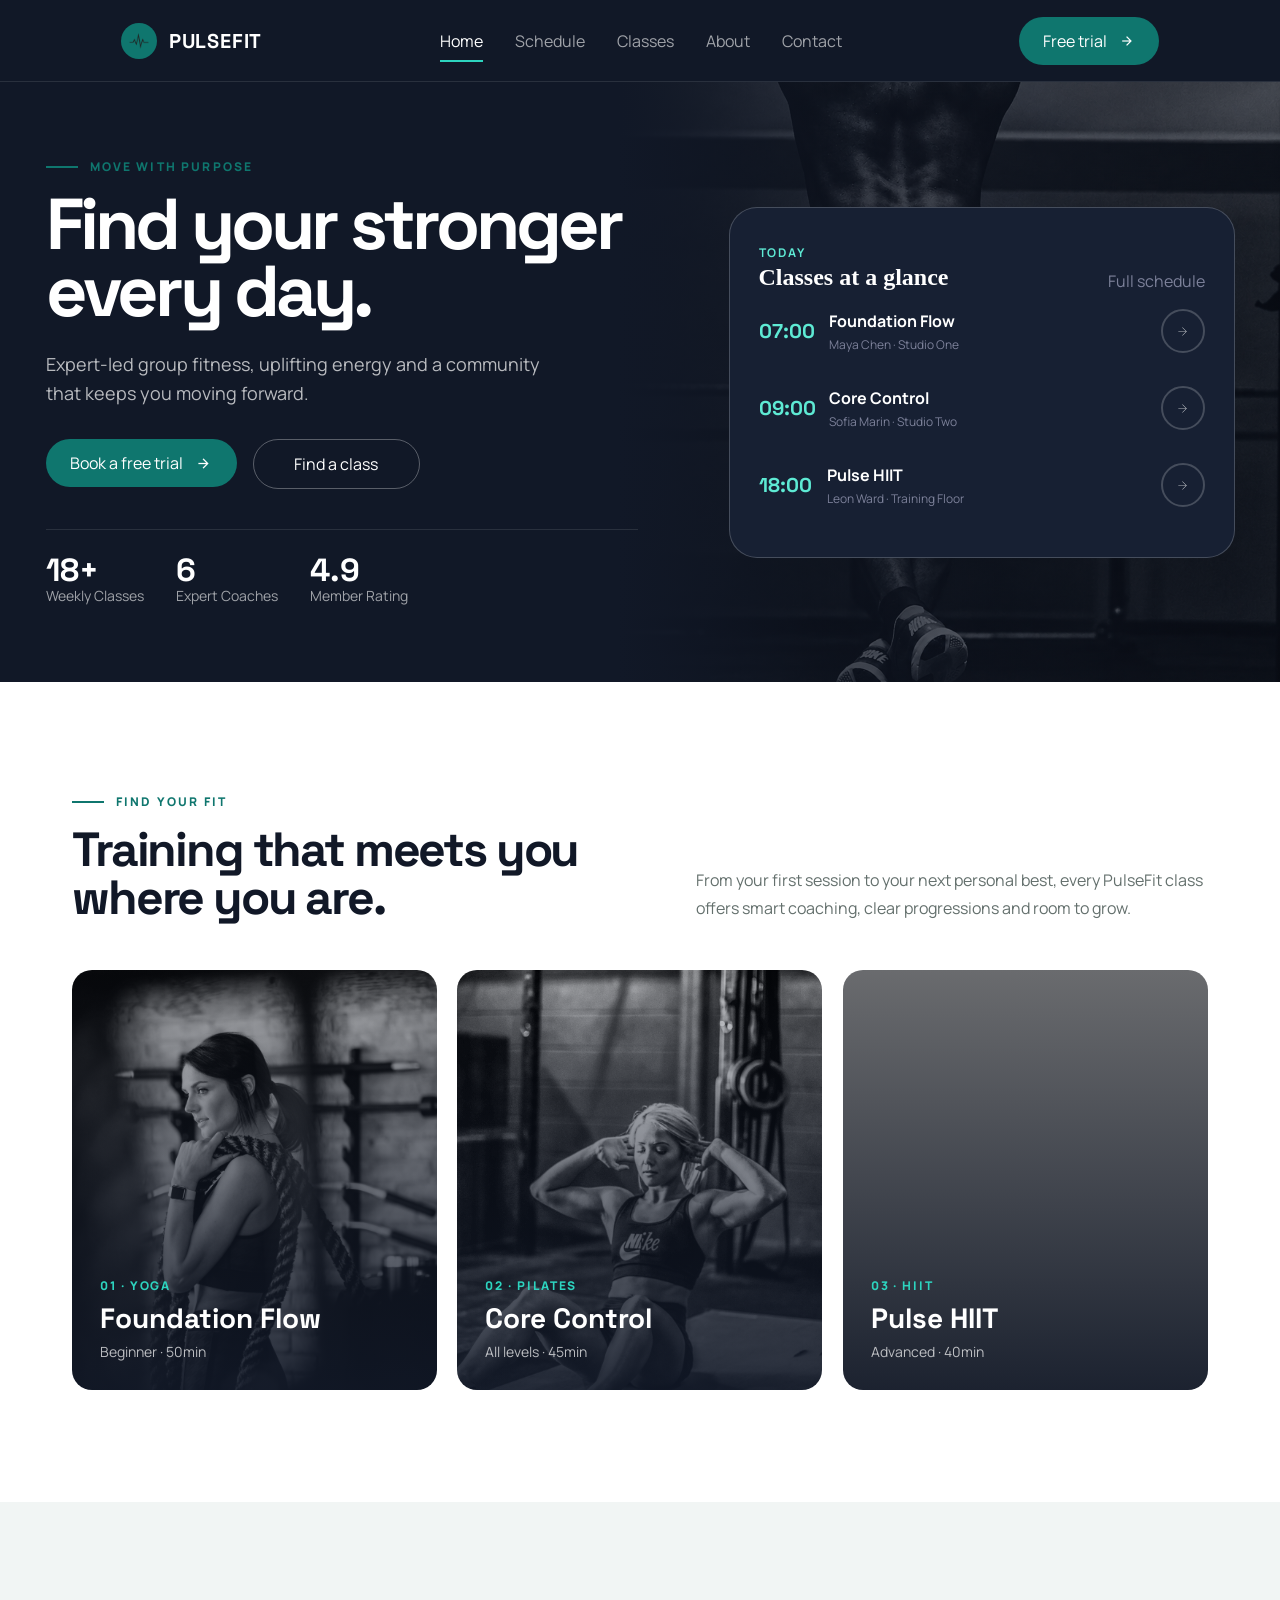
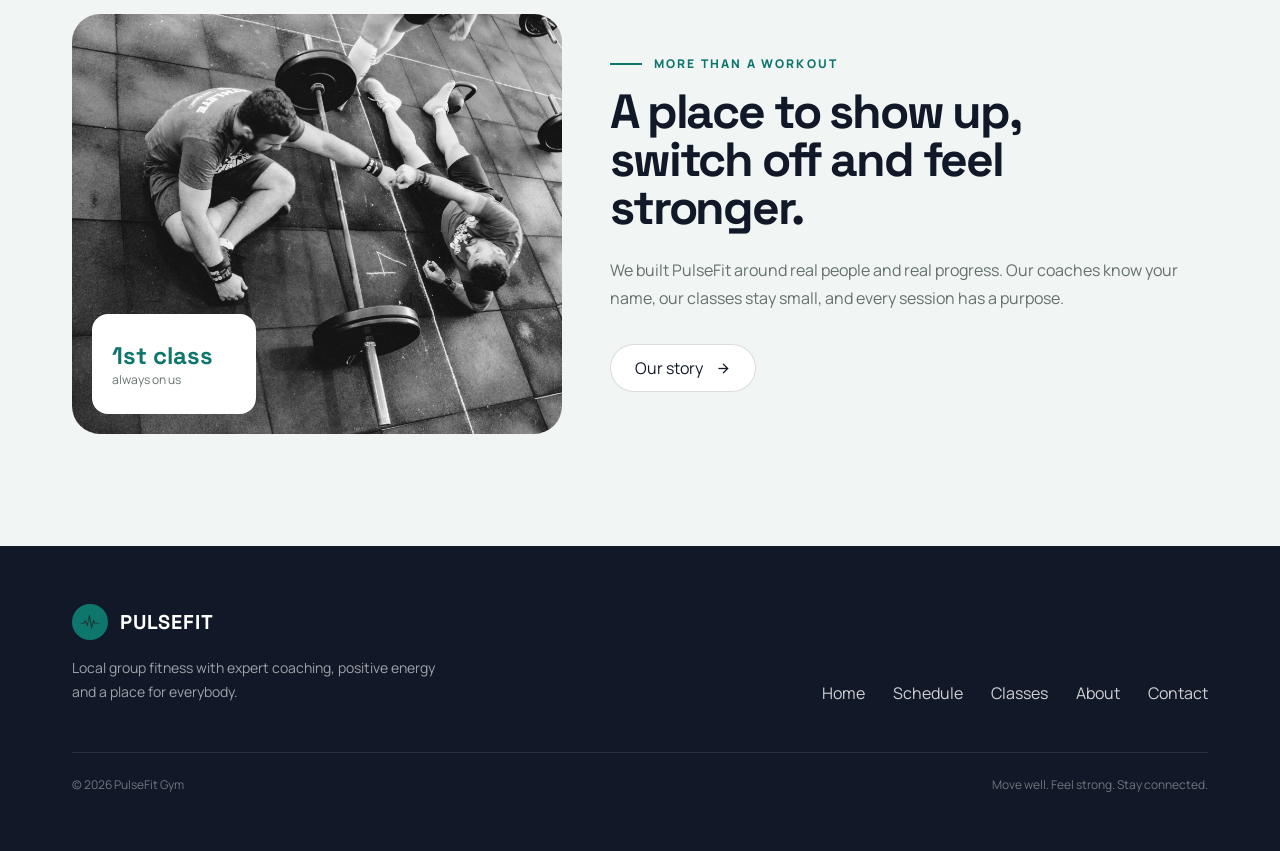
==== commit 684b1f63: "Enhance classes section with new layout and styles; add images for class buttons and update footer d" ====
--- a/index.html
+++ b/index.html
@@ -107,7 +107,7 @@
                 </div>
             </div>
             <div id="background-img"></div>
-        
+
         </section>
         <section id="classes">
             <div id="classes-text">
@@ -115,167 +115,81 @@
                     <p class="eyebrow">Find your fit</p>
                     <h2>Training that meets you where you are.</h2>
                 </div>
-                    <p class="descripiton">From your first session to your next personal best, every PulseFit class offers smart coaching, clear progressions and room to grow.</p>
+                <p class="descripiton">From your first session to your next personal best, every PulseFit class offers
+                    smart coaching, clear progressions and room to grow.</p>
             </div>
             <div id="buttons-to-classes">
-                <button></button>
-                <button></button>
-                <button></button>
+                <button id="first-class">
+                    <div class="img-content">
+                        <span class="eyebrow">01 · Yoga</span>
+                        <h3 class="title">Foundation Flow</h3>
+                        <div class="description">Beginner · 50min</div>
+                    </div>
+                </button>
+                <button id="second-class">
+                    <div class="img-content">
+                        <span class="eyebrow">02 · Pilates</span>
+                        <h3 class="title">Core Control</h3>
+                        <div class="description">All levels · 45min</div>
+                    </div>
+                </button>
+                <button id="third-class">
+                    <div class="img-content">
+                        <span class="eyebrow">03 · HIIT</span>
+                        <h3 class="title">Pulse HIIT</h3>
+                        <div class="description">Advanced · 40min</div>
+                    </div>
+                </button>
             </div>
 
 
 
 
         </section>
-        <p>
-            Lorem ipsum dolor sit amet consectetur adipisicing elit. Dolorem minus dignissimos reiciendis temporibus
-            tempora rem odit animi, exercitationem porro quisquam.
-            Lorem ipsum dolor sit amet consectetur adipisicing elit. Iure mollitia nam vel quia unde eos voluptate
-            maiores quibusdam aut vitae non, quae blanditiis necessitatibus odit sint, numquam iste perferendis odio.
-            Labore velit modi ipsum rem ut quia. Libero perspiciatis ipsam molestiae aliquid at consectetur
-            reprehenderit doloremque ab aliquam, eligendi sequi facilis aut officiis similique corporis recusandae
-            earum. Veniam itaque dolores architecto, aut illo eligendi cum sequi repudiandae, rerum dolore culpa.
-            Necessitatibus sapiente doloremque sit atque tempora id autem iure reprehenderit excepturi quo iusto
-            explicabo facere, maiores consectetur laudantium recusandae aspernatur eaque molestiae voluptatibus quas
-            iste ipsa debitis. Ullam dolor ab quisquam minus! Dolorum, accusamus cum minima quas nesciunt vel? Cum quod
-            sequi consequuntur veniam labore doloremque accusantium voluptatem facere rerum temporibus! Distinctio hic
-            tenetur, iste velit tempora sapiente a qui suscipit quo necessitatibus eveniet harum aliquid voluptatibus
-            quis ullam est! Quasi quidem atque mollitia tenetur odio, vel illum praesentium facere quis aliquid dicta,
-            reiciendis incidunt a magnam et nemo eius provident maiores, molestiae animi illo iste ipsum nihil?
-            Assumenda rem quae molestiae explicabo, at animi mollitia id corrupti velit cumque, maiores vero quam
-            pariatur quo cum perspiciatis esse error enim iusto natus nam. Quos pariatur aspernatur labore in quidem
-            nobis nisi quis eius saepe inventore provident omnis et repudiandae hic, repellendus sit enim culpa
-            molestias rem quam est assumenda. Error deleniti odio obcaecati placeat doloribus nobis nemo? Quaerat
-            incidunt unde, eius magnam autem voluptatibus accusamus vero repellendus, laboriosam rem fugiat saepe odit
-            deserunt molestias maiores non ullam alias aspernatur labore ipsa voluptatum soluta laudantium recusandae
-            tempora! Suscipit voluptatibus deleniti, doloremque molestias ipsum praesentium labore excepturi velit atque
-            eius, provident amet soluta sint, aspernatur incidunt. Rerum quam, veritatis modi, eius accusantium,
-            laboriosam sit consequatur aliquam a in veniam. Rerum voluptatem, optio magni beatae sed accusamus officia
-            odio ut aliquid consequuntur nesciunt dicta expedita repellat assumenda quaerat quis vero, excepturi commodi
-            soluta temporibus quibusdam perspiciatis placeat perferendis. Magni aspernatur qui accusamus sapiente itaque
-            fugit quidem laborum est et nemo rem, tempora quasi amet error praesentium ab? Quaerat illo dolorum ab
-            voluptatibus alias odio molestiae quos labore, expedita, temporibus enim molestias nesciunt aliquam corrupti
-            tenetur modi dignissimos! Corrupti reiciendis enim nisi rerum consequuntur delectus quibusdam hic
-            perspiciatis aut, porro repellendus, doloribus officiis, sunt quisquam provident dignissimos odio
-            consectetur aliquid accusamus mollitia at vero debitis. Dignissimos necessitatibus vitae quas quis iure esse
-            nihil atque ut blanditiis, ducimus ipsum fuga laborum repellendus, alias repellat optio consequatur est!
-            Nisi similique explicabo maxime voluptatibus, porro velit minus, repellendus itaque ducimus et delectus
-            cumque veniam error labore minima dolore sed exercitationem? Facere voluptatum adipisci iusto molestiae
-            perferendis sequi, eum maiores tenetur fugit aspernatur reiciendis, dicta illo sint libero mollitia numquam
-            nihil quae voluptatibus, optio dolorum? Vitae officia similique dolor maiores nisi iusto nostrum nam
-            laboriosam veniam dolorum accusantium aliquam, fugit ipsum voluptatum ullam quo ad fuga, quas consequuntur!
-            Dicta recusandae animi sunt esse omnis vel qui dolorum id, amet accusantium fugiat. Nihil inventore sint
-            perferendis possimus, amet ad voluptatum quod similique consectetur? Eos laudantium velit dolores tempore
-            vitae iste incidunt iusto! Delectus ipsa repudiandae fuga officiis ipsam error ducimus modi soluta itaque
-            reiciendis suscipit excepturi corporis et eveniet repellendus, dolor saepe consequatur minima quas nulla!
-            Beatae, blanditiis! Quas numquam consequuntur expedita nam libero commodi esse consectetur ducimus, tempora
-            aperiam officiis corporis aspernatur tempore et eligendi maxime harum dolores, natus magnam fugit? Ipsum,
-            provident minima, est aperiam enim tempore neque iste, facere praesentium voluptatum alias explicabo
-            deserunt impedit sit possimus recusandae eos! Labore illum a quo placeat. Doloribus laboriosam non nulla
-            mollitia ipsam, excepturi accusantium, placeat libero eveniet, dolorum rerum! Deserunt at ex vitae
-            accusamus. Fugiat ut at nisi, consequuntur quisquam id ipsam libero laudantium nam a quis voluptatem tempore
-            nobis laboriosam magnam beatae rem placeat assumenda odio itaque? Quas autem nobis pariatur expedita ab,
-            quaerat blanditiis consequuntur praesentium nam nostrum rem provident illum, corporis molestiae quod! Quidem
-            commodi eius error similique, perferendis magni ab doloremque fuga excepturi incidunt. Alias fuga voluptate
-            nesciunt cumque quis ex quos sunt esse itaque laborum at, aspernatur voluptas, optio voluptates
-            exercitationem aliquam, earum aut accusantium dicta eaque tempora commodi magnam natus doloremque! Aut
-            veritatis optio ut, cumque officia fuga culpa consequuntur in tenetur enim quis fugit debitis nesciunt
-            earum. Cupiditate temporibus dignissimos similique qui vitae incidunt iste ipsam repellat voluptatum
-            nesciunt vel doloremque non saepe doloribus deleniti laudantium eius suscipit, fuga voluptas expedita iure,
-            laboriosam corrupti? Cupiditate distinctio officia necessitatibus, fugit ipsum magni beatae rerum
-            consectetur inventore recusandae quam aspernatur facilis corrupti asperiores! Nihil assumenda labore nemo
-            veniam modi culpa fugit corrupti tenetur ipsa accusamus architecto illum nostrum non quos commodi, a
-            inventore doloribus quis, praesentium ab repellendus autem quas aut? Fuga quam recusandae, maxime itaque
-            exercitationem neque ipsa suscipit doloremque impedit amet distinctio porro explicabo atque necessitatibus
-            nostrum quae aperiam facilis voluptatibus facere deleniti accusamus rem, non alias? Dolore corrupti quas
-            officia. Culpa, magnam fuga. At iure atque temporibus laudantium ea culpa veritatis natus deleniti illum
-            odit. Ex officia iusto rerum maiores nobis odit esse possimus mollitia quidem, eos praesentium magnam,
-            voluptate culpa deleniti voluptatem ab quae ullam autem officiis quam fugiat assumenda natus sequi!
-            Obcaecati quod, sint eaque aliquam sequi est aut illo veritatis ipsum neque consectetur omnis earum
-            praesentium nam natus reiciendis a, eum molestias. Omnis dolor voluptatem quo! Quisquam, corrupti deserunt
-            earum ex quas repellendus minus voluptate similique ad, aperiam modi soluta consequatur illum maiores beatae
-            deleniti delectus! Vitae expedita amet possimus non adipisci animi cumque quos aut id tempore? Ab optio
-            similique amet, labore sapiente rem aspernatur animi explicabo dignissimos quasi? Nisi, ipsa accusantium.
-            Laboriosam esse voluptas alias delectus cumque, illum rerum assumenda quia magnam dolore inventore eos at
-            consequuntur sed similique repudiandae architecto laborum praesentium reiciendis incidunt ab quidem. Omnis
-            autem quae vel numquam ea odit. Nulla deleniti itaque facilis laborum, iste optio. Eius, in deleniti?
-            Voluptatum tempore ut iure autem nostrum, mollitia praesentium magnam, adipisci suscipit molestiae, ea qui
-            modi assumenda doloribus rem sed reiciendis eveniet accusantium laboriosam animi. Natus adipisci nesciunt
-            vero consectetur! Quibusdam excepturi nesciunt rem odio molestias ducimus quis dignissimos rerum adipisci
-            aspernatur!
-            Lorem, ipsum dolor sit amet consectetur adipisicing elit. Ratione tempora hic minus, deleniti obcaecati,
-            iusto illo, excepturi quis debitis repellendus optio molestias incidunt mollitia sunt. Tenetur, quia
-            accusantium. Numquam adipisci nostrum dolorem dignissimos beatae impedit blanditiis, iusto harum sint cumque
-            illum nesciunt molestiae vero consequatur porro omnis optio voluptatum dolore facere esse. Nesciunt nulla
-            suscipit ex blanditiis. Deleniti aut minus, sequi aliquid veritatis vero ea doloribus nulla dolorem sit nemo
-            esse labore illo quas a cupiditate quidem modi repudiandae repellendus excepturi ab assumenda id ullam. Quia
-            ut itaque harum fugiat architecto amet cupiditate culpa magni aliquam commodi excepturi quisquam,
-            perspiciatis maxime molestiae adipisci ducimus aliquid voluptates enim quibusdam repudiandae quis ea. Animi
-            dignissimos ratione, itaque accusamus aliquid harum. Soluta vitae eveniet omnis rerum quae. Ullam voluptas
-            enim quam sit architecto. Reiciendis nemo reprehenderit fugit quibusdam harum veniam molestiae amet alias!
-            Quam dolores distinctio quod possimus doloremque vel, eum unde quibusdam eveniet delectus doloribus dolorum
-            ratione debitis voluptates ipsum in ad consectetur ab! Nobis harum amet ut autem nostrum a assumenda, odit
-            nemo? Repudiandae dolorem magni deserunt dolore sint? Itaque quam minus iste atque culpa ut maiores
-            perspiciatis, officia nemo odit dignissimos minima possimus! Sunt distinctio sapiente minus illum nemo.
-            Tempore, enim porro perferendis deleniti sequi excepturi atque ipsum ex velit possimus error autem, illum,
-            culpa aperiam dolorem. Nobis error laboriosam reiciendis at quo. Rerum velit esse similique, sed reiciendis
-            vitae provident! Explicabo harum soluta placeat voluptates id vero nostrum? Earum quae id consectetur harum
-            iure qui culpa vel, vitae libero soluta exercitationem animi nisi sapiente nesciunt eos, suscipit quasi
-            maxime tempora, numquam dolorem fuga ab labore voluptates. Quasi architecto nisi corrupti sed neque.
-            Quibusdam reiciendis quas natus nisi? Error, mollitia at, quibusdam dicta sit vero ab pariatur non eum
-            maiores molestiae reiciendis exercitationem nisi nostrum, accusantium eveniet. Atque, illo. Sed tenetur ea
-            commodi eveniet esse iure modi dolorum illum nostrum quisquam, mollitia nemo voluptate nisi sunt provident
-            culpa dolores laudantium consectetur aliquam repellendus et sapiente voluptatibus consequuntur! Nihil
-            voluptatum provident rerum officiis, qui quod impedit voluptatem alias! Tempora voluptatem amet cumque
-            praesentium voluptate possimus, repudiandae repellendus numquam unde commodi? Placeat, rerum earum. Quod
-            perspiciatis earum amet impedit dolores illum et nisi sequi veniam hic fuga dicta, numquam commodi vero quas
-            perferendis dignissimos. Suscipit deleniti ipsam eius hic iste deserunt voluptatum at libero necessitatibus
-            officia, ipsa illo sit, ullam impedit quisquam optio recusandae unde quidem. Excepturi cum sequi velit,
-            maxime praesentium totam natus facere ab eligendi nam tempore repellendus officiis qui illo molestiae, a
-            cupiditate amet similique, repellat laborum dicta. Nemo cupiditate vitae cumque natus id, soluta alias
-            inventore optio est ad omnis voluptatum nihil necessitatibus sapiente. Dolorum sequi sit eligendi iste
-            accusamus fugiat officiis, dolorem officia eveniet perferendis illum dolor ipsum consequatur excepturi,
-            eaque optio? Dignissimos reprehenderit tempore numquam consequatur neque vero esse quae, ullam cupiditate ut
-            ipsum quisquam impedit mollitia nostrum repellendus voluptatibus sequi officiis inventore quaerat unde
-            fugiat sit? Iure et ducimus rerum vitae provident recusandae enim culpa alias ipsum nam dolorum, obcaecati
-            totam, voluptatibus minus tempore aliquid beatae, incidunt adipisci ipsa! Ea perferendis iste sequi quis
-            blanditiis, dignissimos dolor nihil aut temporibus inventore iure eos magni. Amet incidunt hic aliquid
-            maxime dolorum in ut, tempora facere natus, corrupti ipsum quaerat provident itaque unde quibusdam ducimus
-            totam dicta nostrum molestias tempore ab praesentium. Corrupti, magnam ipsam eos eius nobis numquam suscipit
-            expedita earum dolorum, ducimus at, blanditiis aspernatur voluptates architecto fugiat a amet. Numquam ipsum
-            magni, atque inventore adipisci voluptatem animi amet recusandae quo culpa quis voluptates nostrum repellat
-            maxime perspiciatis provident corporis praesentium quaerat voluptatibus molestiae. Quae, alias qui nemo
-            quisquam ex exercitationem! Rerum dolore nulla cupiditate enim vitae voluptas aspernatur neque maiores
-            reiciendis aliquam voluptate quae quos magni magnam corporis facilis dicta tempore, ducimus sed deleniti
-            dolores dolorem fuga consequatur. Ea laudantium deserunt similique sequi voluptas dolores laboriosam
-            facilis, eum hic eaque nisi eligendi ut harum, adipisci perferendis delectus at cum debitis veritatis
-            tempora voluptatum pariatur ducimus autem! Qui, in ut, unde voluptates enim maiores quod ducimus cumque quae
-            minima molestiae nam impedit, accusamus porro inventore deleniti ab blanditiis dolor? Eos facilis porro
-            aperiam eum fuga veritatis nulla asperiores perferendis omnis et doloribus soluta hic facere quas dolorum
-            neque, repudiandae est culpa excepturi labore laboriosam, cupiditate ut sint blanditiis? Fugiat itaque esse
-            rem nobis, sapiente, laborum ut, voluptates nihil inventore officia ex. Quidem iste fugiat magnam tempore
-            quisquam facere porro? Corrupti commodi blanditiis iste vitae ea perferendis voluptatibus eos aperiam
-            repudiandae non quaerat aliquam ex eum sit enim, earum aut temporibus eveniet tempore incidunt ad dolorum
-            similique nesciunt? Officiis cupiditate ratione delectus libero ex id, omnis ad consequuntur, assumenda
-            minus quas, optio dicta? Vel inventore architecto quo veniam, tenetur deserunt a quos officiis quisquam
-            neque maiores mollitia, porro necessitatibus, quasi optio similique. Atque, sit repellat explicabo nobis est
-            asperiores recusandae earum quas debitis et laborum ipsum. Rem assumenda, qui facilis quae ipsa porro, sunt
-            itaque accusamus esse distinctio architecto non obcaecati dolore est eius ad alias beatae tenetur,
-            temporibus vel! Praesentium odit illo dolores ut? Nesciunt corrupti officiis perspiciatis assumenda saepe ex
-            blanditiis quod atque alias minus, quae rem optio in eius temporibus sit dolor explicabo ipsam ipsa
-            consectetur voluptatibus aspernatur! Aperiam, optio deleniti delectus omnis voluptatum iste! Modi natus sit,
-            deserunt dolorem dolor voluptate! Saepe inventore corporis totam aut nostrum iste soluta nemo neque,
-            molestiae sint dolor nam voluptate magni doloremque delectus dolorum consequuntur eveniet dicta repellendus
-            ex. Architecto repellendus quia earum pariatur officiis quidem harum. Cupiditate, ratione incidunt. Quae
-            sapiente, illum temporibus ipsum explicabo atque. Corrupti nobis placeat error tempora eveniet, officia
-            fugiat autem. Culpa velit labore qui sed ullam beatae sint adipisci corporis vitae. Saepe quos vel mollitia
-            distinctio dolorem dolores labore, ab eveniet a laudantium obcaecati aliquam voluptatibus reprehenderit
-            repellat excepturi voluptatem dolorum quo consectetur quibusdam quae! Saepe hic nisi repudiandae at beatae,
-            fugit ullam commodi aperiam possimus, natus facilis ad ab consectetur, enim minima modi iste ipsa iusto et
-            quas deserunt aut laboriosam voluptas. Odit inventore error quidem aut nam. Quis fugit, quod at repellat
-            consequuntur aliquid labore culpa non a.</p>
+        <section id="about">
+            <div id="about-container">
+                <div id="about-image">
+                    <div id="about-card">
+                        <div class="card-title">1st class</div>
+                        <div class="card-text">always on us</div>
+                    </div>
+                </div>
+                <div id="about-text">
+                    <p class="eyebrow">More than a workout</p>
+                    <h2>A place to show up, switch off and feel stronger.</h2>
+                    <p class="description">We built PulseFit around real people and real progress. Our coaches know your
+                        name, our classes stay small, and every session has a purpose.</p>
+                    <a href="#" class="our-story">Our story
+                        <span class="material-symbols-outlined">arrow_forward</span>
+                    </a>
+                </div>
+            </div>
+        </section>
     </main>
     <footer>
+        <div id="footer-container">
+            <div id="footer-top">
+                <div id="footer-brand">
+                    <div id="footer-logo">
+                        <span id="footer-cercle"><img src="images/logo.png" alt="PulseFit Logo"></span>
+                        <span id="footer-logo-text">PULSEFIT</span>
+                    </div>
+                    <p class="footer-description">Local group fitness with expert coaching, positive energy and a place
+                        for everybody.</p>
+                </div>
+                <ul id="footer-navigation">
+                    <li><a href="#">Home</a></li>
+                    <li><a href="#">Schedule</a></li>
+                    <li><a href="#">Classes</a></li>
+                    <li><a href="#">About</a></li>
+                    <li><a href="#">Contact</a></li>
+                </ul>
+            </div>
+            <div id="footer-bottom">
+                <div class="footer-small">© 2026 PulseFit Gym</div>
+                <div class="footer-small">Move well. Feel strong. Stay connected.</div>
+            </div>
+        </div>
     </footer>
 </body>
 
--- a/style.css
+++ b/style.css
@@ -134,8 +134,8 @@
     flex-direction: column;
     align-items: flex-start;
     min-height: 440px;
-   max-width: 592px;
-   width: 100%;
+    max-width: 592px;
+    width: 100%;
 
 }
 
@@ -410,23 +410,30 @@
 }
 
 #classes {
-   min-height:820px ; 
-    max-width: 1200px;
+    height: 820px;
     width: 100%;
     padding: 112px 32px;
-    margin: 0px 59px;
-}
-#classes #classes-text{
-    display: flex;
-    align-items:flex-end;
+    box-sizing: border-box;
+    display: flex;
+    flex-direction: column;
+    align-items: center;
+    justify-content: center
+}
+
+#classes #classes-text {
+    width: 1136px;
+    display: flex;
+    align-items: flex-end;
+    justify-content: space-between;
+}
+
+#classes #classes-text #classes-text-block {
+    display: flex;
+    flex-direction: column;
     justify-content: flex-start;
 }
-#classes #classes-text #text-block{
-    display: flex;
-    flex-direction: column;
-    justify-content: flex-start;
-}
-#classes #classes-text #classes-text-block .eyebrow{
+
+#classes #classes-text #classes-text-block .eyebrow {
     display: flex;
     align-items: center;
     gap: 12px;
@@ -447,7 +454,8 @@
     height: 2px;
     background-color: rgb(15, 118, 110);
 }
- #classes #classes-text #classes-text-block h2{
+
+#classes #classes-text #classes-text-block h2 {
     margin: 0px;
     font-family: 'Space Grotesk', sans-serif;
     font-weight: 800;
@@ -457,8 +465,9 @@
     color: #111827;
     max-width: 556px;
     width: 100%;
- }
- #classes #classes-text .descripiton{
+}
+
+#classes #classes-text .descripiton {
     font-family: 'Manrope', sans-serif;
     font-size: 16px;
     font-weight: 400;
@@ -467,13 +476,366 @@
     max-width: 512px;
     width: 100%;
     margin: 0px;
- }
-#classes #buttons-to-classes{
-    display:grid;
+}
+
+#classes #buttons-to-classes {
+    display: grid;
     grid-template-columns: 1fr 1fr 1fr;
     gap: 20px;
     margin-top: 48px;
     max-width: 1136px;
     width: 100%;
-    min-height:420px 
+    min-height: 420px
+}
+
+#classes #first-class {
+    background-image: linear-gradient(180deg, rgba(17, 24, 39, 0.2) 0%, rgba(17, 24, 39, 0.9) 100%), url(images/class1.jpg);
+    background-color: #808080;
+    background-blend-mode: normal, luminosity;
+    background-size: cover;
+    background-position: center;
+    background-repeat: no-repeat;
+    width: 365px;
+    height: 420px;
+    border-radius: 20px;
+    border: none;
+    display: flex;
+    flex-direction: column;
+    justify-content: flex-end;
+    align-items: center;
+}
+
+#classes #second-class {
+    background-image: linear-gradient(180deg, rgba(17, 24, 39, 0.2) 0%, rgba(17, 24, 39, 0.9) 100%), url(images/class2.jpg);
+    background-color: #808080;
+    background-blend-mode: normal, luminosity;
+    background-size: cover;
+    background-position: center;
+    background-repeat: no-repeat;
+    width: 365px;
+    height: 420px;
+    border-radius: 20px;
+    border: none;
+    display: flex;
+    flex-direction: column;
+    justify-content: flex-end;
+    align-items: center;
+}
+
+#classes #third-class {
+    background-image: linear-gradient(180deg, rgba(17, 24, 39, 0.2) 0%, rgba(17, 24, 39, 0.9) 100%), url(images/class3.jpg);
+    background-color: #808080;
+    background-blend-mode: normal, luminosity;
+    background-size: cover;
+    background-position: center;
+    background-repeat: no-repeat;
+    width: 365px;
+    height: 420px;
+    border-radius: 20px;
+    border: none;
+    display: flex;
+    flex-direction: column;
+    justify-content: flex-end;
+    align-items: center;
+}
+
+#classes #buttons-to-classes button {
+    padding: 0;
+    cursor: pointer;
+}
+
+#classes #buttons-to-classes button:hover {
+    background-blend-mode: normal, normal;
+}
+
+#classes .img-content {
+    box-sizing: border-box;
+    width: 365px;
+    height: 160px;
+    padding: 28px;
+    display: flex;
+    flex-direction: column;
+    justify-content: flex-end;
+    text-align: left;
+}
+
+#classes .img-content .eyebrow {
+    display: block;
+    font-family: 'Manrope', sans-serif;
+    font-size: 12px;
+    font-weight: 800;
+    letter-spacing: 1.92px;
+    line-height: 16px;
+    text-transform: uppercase;
+    color: #2DD4BF;
+}
+
+#classes .img-content .title {
+    margin: 8px 0px;
+    font-family: 'Space Grotesk', sans-serif;
+    font-size: 28px;
+    font-weight: 700;
+    line-height: 32px;
+    color: #ffffff;
+}
+
+#classes .img-content .description {
+    font-family: 'Manrope', sans-serif;
+    font-size: 14px;
+    font-weight: 400;
+    line-height: 20px;
+    color: rgba(255, 255, 255, 0.7);
+}
+
+#about {
+    width: 100%;
+    height: 644px;
+    background-color: #F1F5F4;
+    display: flex;
+    justify-content: center;
+    align-items: center;
+}
+
+#about #about-container {
+    width: 1136px;
+    height: 420px;
+    display: flex;
+    align-items: center;
+    gap: 48px;
+}
+
+#about #about-image {
+    width: 490px;
+    height: 420px;
+    border-radius: 28px;
+    background-image: url(images/about.jpg);
+    background-color: #808080;
+    background-blend-mode: luminosity;
+    background-size: cover;
+    background-position: center;
+    background-repeat: no-repeat;
+    position: relative;
+}
+
+#about #about-image #about-card {
+    position: absolute;
+    left: 20px;
+    bottom: 20px;
+    box-sizing: border-box;
+    width: 164px;
+    height: 100px;
+    padding: 0 20px;
+    background-color: #ffffff;
+    border-radius: 16px;
+    display: flex;
+    flex-direction: column;
+    justify-content: center;
+}
+
+#about #about-card .card-title {
+    font-family: 'Space Grotesk', sans-serif;
+    font-size: 24px;
+    font-weight: 700;
+    line-height: 32px;
+    color: #0F766E;
+}
+
+#about #about-card .card-text {
+    font-family: 'Manrope', sans-serif;
+    font-size: 12px;
+    font-weight: 400;
+    line-height: 16px;
+    color: #64706D;
+}
+
+#about #about-text {
+    width: 598px;
+    display: flex;
+    flex-direction: column;
+    align-items: flex-start;
+}
+
+#about .eyebrow {
+    display: flex;
+    align-items: center;
+    gap: 12px;
+    margin: 0;
+    font-family: 'Manrope', sans-serif;
+    font-size: 12px;
+    font-weight: 800;
+    letter-spacing: 2.16px;
+    line-height: 16px;
+    text-transform: uppercase;
+    color: rgb(15, 118, 110);
+    margin-bottom: 16px;
+}
+
+#about .eyebrow::before {
+    content: "";
+    width: 32px;
+    height: 2px;
+    background-color: rgb(15, 118, 110);
+}
+
+#about #about-text h2 {
+    margin: 0px;
+    margin-bottom: 24px;
+    font-family: 'Space Grotesk', sans-serif;
+    font-weight: 800;
+    line-height: 48px;
+    font-size: 48px;
+    letter-spacing: -2.16px;
+    color: #111827;
+    max-width: 556px;
+    width: 100%;
+}
+
+#about #about-text .description {
+    margin: 0px;
+    margin-bottom: 32px;
+    font-family: 'Manrope', sans-serif;
+    font-size: 16px;
+    font-weight: 400;
+    line-height: 28px;
+    color: #64706D;
+    width: 598px;
+}
+
+#about #about-text .our-story {
+    display: flex;
+    justify-content: center;
+    align-items: center;
+    gap: 12px;
+    width: 146px;
+    height: 48px;
+    box-sizing: border-box;
+    background-color: #ffffff;
+    border: 1px solid rgba(17, 24, 39, 0.15);
+    border-radius: 999px;
+    text-decoration: none;
+    font-family: 'Manrope', sans-serif;
+    font-size: 16px;
+    font-weight: 400;
+    color: #111827;
+    transition: 0.2s;
+}
+
+#about #about-text .our-story .material-symbols-outlined {
+    font-size: 17px;
+    color: #111827;
+    transition: 0.2s;
+}
+
+#about #about-text .our-story:hover {
+    background-color: #0F766E;
+    border: 1px solid #0F766E;
+    color: #ffffff;
+}
+
+#about #about-text .our-story:hover .material-symbols-outlined {
+    color: #ffffff;
+}
+
+footer {
+    width: 100%;
+    height: 305px;
+    background-color: #111827;
+    display: flex;
+    justify-content: center;
+    align-items: center;
+}
+
+footer #footer-container {
+    width: 1136px;
+    display: flex;
+    flex-direction: column;
+}
+
+footer #footer-top {
+    display: flex;
+    justify-content: space-between;
+    align-items: flex-end;
+}
+
+footer #footer-brand {
+    display: flex;
+    flex-direction: column;
+}
+
+footer #footer-logo {
+    display: flex;
+    align-items: center;
+    gap: 12px;
+    margin-bottom: 16px;
+}
+
+footer #footer-logo #footer-cercle {
+    width: 36px;
+    height: 36px;
+    border-radius: 50%;
+    background-color: #0f766e;
+    display: flex;
+    align-items: center;
+    justify-content: center;
+}
+
+footer #footer-logo #footer-cercle img {
+    width: 24px;
+    height: 24px;
+}
+
+footer #footer-logo #footer-logo-text {
+    color: #ffffff;
+    font-family: 'Space Grotesk', sans-serif;
+    font-size: 20px;
+    font-weight: 700;
+    letter-spacing: 0.8px;
+    line-height: 28px;
+}
+
+footer #footer-brand .footer-description {
+    margin: 0;
+    width: 380px;
+    font-family: 'Manrope', sans-serif;
+    font-size: 14px;
+    font-weight: 400;
+    line-height: 24px;
+    color: rgba(255, 255, 255, 0.6);
+}
+
+footer #footer-navigation {
+    display: flex;
+    gap: 28px;
+    list-style: none;
+    margin: 0;
+    padding: 0;
+    font-family: 'Manrope', sans-serif;
+    font-size: 16px;
+}
+
+footer #footer-navigation li a {
+    text-decoration: none;
+    color: rgba(255, 255, 255, 0.8);
+    transition: 0.2s;
+}
+
+footer #footer-navigation li a:hover {
+    color: #2dd4bf;
+}
+
+footer #footer-bottom {
+    display: flex;
+    justify-content: space-between;
+    align-items: center;
+    margin-top: 48px;
+    padding-top: 24px;
+    border-top: 1px solid rgba(255, 255, 255, 0.1);
+}
+
+footer #footer-bottom .footer-small {
+    font-family: 'Manrope', sans-serif;
+    font-size: 12px;
+    font-weight: 400;
+    line-height: 16px;
+    color: rgba(255, 255, 255, 0.4);
 }
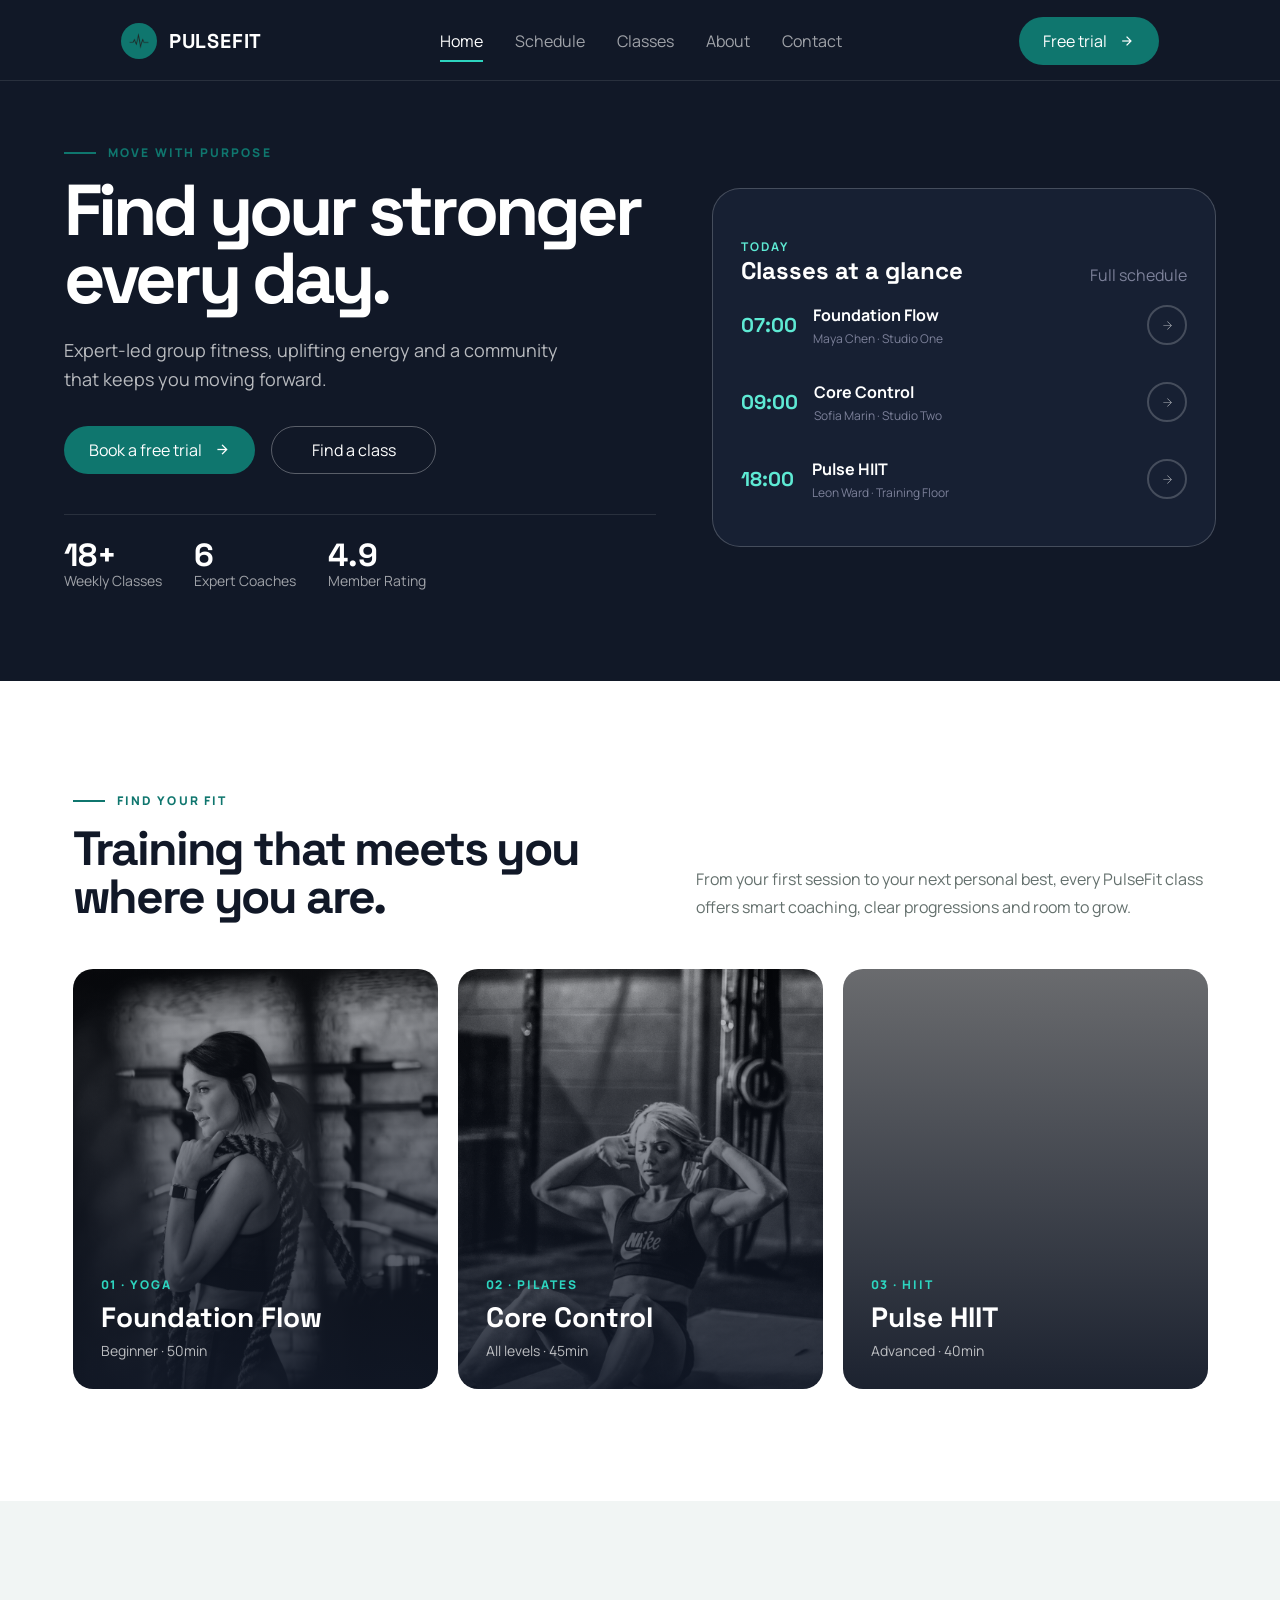
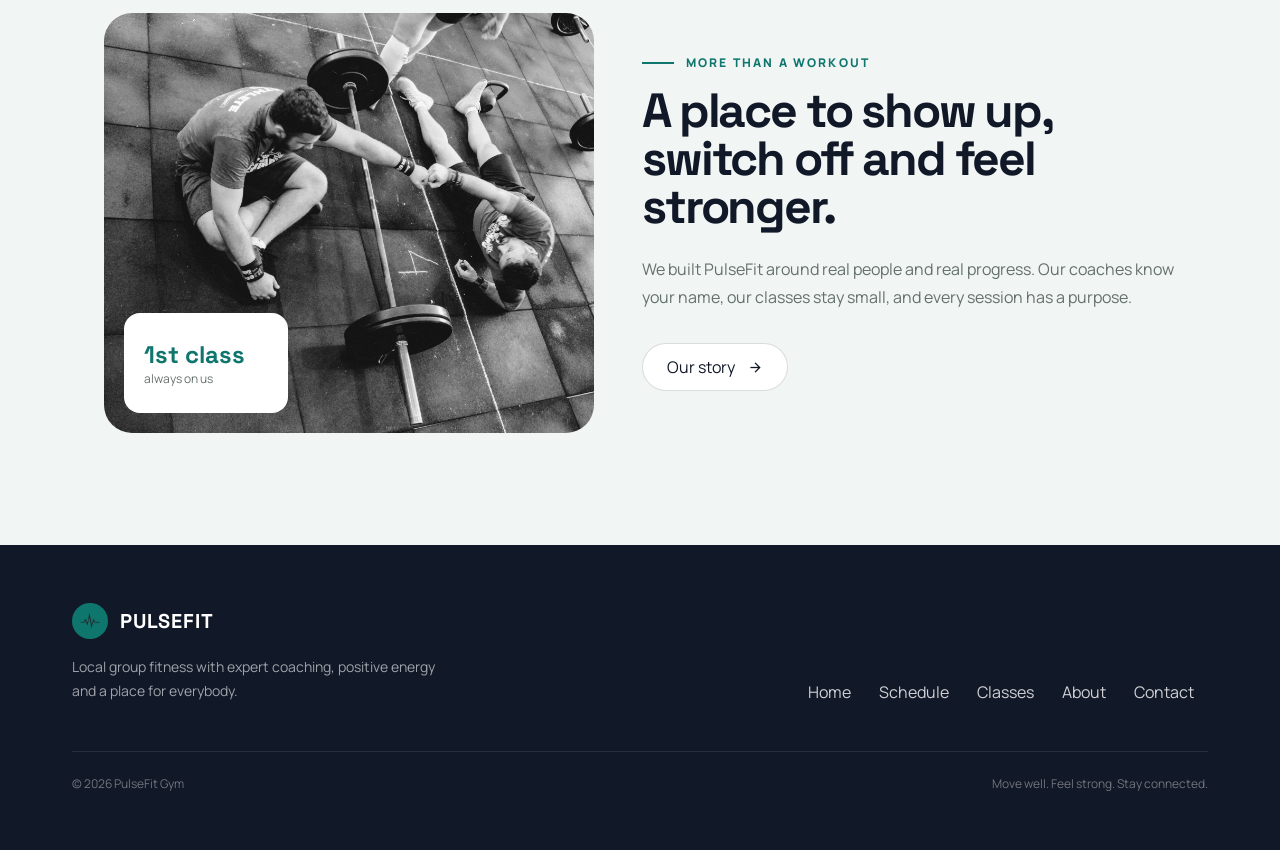
==== commit 9b7a0f53: "Add schedule page with header and navigation; implement basic layout and styles" ====
--- a/index.html
+++ b/index.html
@@ -24,11 +24,11 @@
             </div>
             <nav>
                 <ul id="main-navigation">
-                    <li><a href="#" class="active">Home</a></li>
-                    <li><a href="#">Schedule</a></li>
-                    <li><a href="#">Classes</a></li>
-                    <li><a href="#">About</a></li>
-                    <li><a href="#">Contact</a></li>
+                    <li><a href="index.html" class="active">Home</a></li>
+                    <li><a href="schedule.html">Schedule</a></li>
+                    <li><a href="classes.html">Classes</a></li>
+                    <li><a href="about.html">About</a></li>
+                    <li><a href="contact.html">Contact</a></li>
                 </ul>
             </nav>
 
@@ -36,6 +36,21 @@
                 <a href="#" class="FTB">Free trial
                     <span class="material-symbols-outlined">arrow_forward</span></a>
 
+            </div>
+
+            <input type="checkbox" id="menu-toggle">
+            <label for="menu-toggle" id="menu-button">
+                <span class="icon-open material-symbols-outlined">menu</span>
+                <span class="icon-close material-symbols-outlined">close</span>
+            </label>
+
+            <div id="mobile-menu">
+                <a href="index.html" class="active">Home</a>
+                <a href="schedule.html">Schedule</a>
+                <a href="classes.html">Classes</a>
+                <a href="about.html">About</a>
+                <a href="contact.html">Contact</a>
+                <a href="#" class="mobile-trial">Free trial</a>
             </div>
         </div>
     </header>
@@ -191,6 +206,7 @@
             </div>
         </div>
     </footer>
+
 </body>
 
 </html>
--- a/style.css
+++ b/style.css
@@ -2,10 +2,12 @@
     margin: 0;
     padding: 0;
 }
-
+*{
+    box-sizing:border-box;
+}
 header {
-    max-width: 1614px;
-    width: 100%;
+    width: 100%;
+    margin: 0 auto;
     z-index: 40;
     height: 81px;
     background-color: #111827;
@@ -63,6 +65,11 @@
     font-family: 'Manrope', sans-serif;
     font-size: 16px;
 }
+@media (max-width: 1000px) {
+    header nav ul {
+        display: none;
+    }
+}
 
 header nav #main-navigation li a {
     text-decoration: none;
@@ -84,6 +91,11 @@
 header .header-button {
     display: flex;
 
+}
+@media (max-width: 1000px) {
+    header .header-button {
+        display: none;
+    }
 }
 
 header .header-button .FTB {
@@ -111,22 +123,124 @@
     background-color: #0b5952;
 }
 
+/* MENIU PE TELEFON (ascuns pe desktop) */
+header #menu-toggle {
+    display: none;
+}
+
+header #menu-button {
+    display: none;
+}
+
+header #menu-button .icon-close {
+    display: none;
+}
+
+header #mobile-menu {
+    display: none;
+}
+
+@media (max-width: 1000px) {
+    header .header-container {
+        justify-content: space-between;
+    }
+
+    header #menu-button {
+        display: flex;
+        align-items: center;
+        justify-content: center;
+        width: 44px;
+        height: 44px;
+        cursor: pointer;
+    }
+
+    header #menu-button .material-symbols-outlined {
+        font-size: 32px;
+        color: #ffffff;
+    }
+
+    header #menu-toggle:checked ~ #mobile-menu {
+        display: flex;
+        flex-direction: column;
+        position: absolute;
+        top: 81px;
+        left: 0;
+        width: 100%;
+        padding: 16px 32px 24px 32px;
+        gap: 4px;
+        background-color: #111827;
+        border-bottom: 1px solid rgba(255, 255, 255, 0.1);
+    }
+
+    header #menu-toggle:checked ~ #menu-button .icon-open {
+        display: none;
+    }
+
+    header #menu-toggle:checked ~ #menu-button .icon-close {
+        display: block;
+    }
+
+    header #mobile-menu a {
+        display: flex;
+        align-items: center;
+        height: 48px;
+        text-decoration: none;
+        font-family: 'Manrope', sans-serif;
+        font-size: 16px;
+        color: rgba(255, 255, 255, 0.6);
+    }
+
+    header #mobile-menu a:hover {
+        color: #ffffff;
+    }
+
+    header #mobile-menu a.active {
+        color: #2dd4bf;
+    }
+
+    header #mobile-menu a.mobile-trial {
+        justify-content: center;
+        width: 140px;
+        margin-top: 12px;
+        background-color: #0F766E;
+        border-radius: 999px;
+        color: #ffffff;
+    }
+
+    header #mobile-menu a.mobile-trial:hover {
+        background-color: #0b5952;
+    }
+}
+
 
 .home {
     min-height: 600px;
+    width:100%;
     background-color: #111827;
     position: relative;
-    overflow: hidden;
+    
 }
 
 .home .home-container {
 
-    min-height: 600px;
+    min-height: 500px;
+    width: 100%;
+    max-width: 1200px;
+    margin: 0 auto;
+    padding: 64px 16px;
     display: flex;
     align-items: center;
     justify-content: space-around;
     position: relative;
     z-index: 1;
+    gap: 40px;
+}
+@media (max-width: 1000px){
+    .home .home-container{
+        flex-direction:column;
+        align-items:flex-start;
+    }
+    
 }
 
 section.home .home-container #home-text {
@@ -136,8 +250,13 @@
     min-height: 440px;
     max-width: 592px;
     width: 100%;
-
-}
+}
+@media(max-width:1000px){
+    section.home .home-container #home-text{
+        max-width:930px;
+    }
+}
+
 
 .home .eyebrow {
     display: flex;
@@ -153,6 +272,12 @@
     color: rgb(15, 118, 110);
     margin-bottom: 16px;
 }
+@media(max-width:1000px){
+    .home .eyebrow{
+        max-width: 930px;
+        width: 100%;
+    }
+}
 
 .home .eyebrow::before {
     content: "";
@@ -170,11 +295,21 @@
     line-height: 67.7px;
     color: #ffffff;
     margin-bottom: 24px;
+    max-width: 592px;
+    width: 100%;
+}
+@media(max-width:1000px){
+    .home h1{
+        max-width: 800px;
+        width: 100%;
+        font-size: 60px;
+    }
 }
 
 .home .description {
     margin: 0;
     max-width: 520px;
+    width: 100%;
     font-family: 'Manrope', sans-serif;
     font-size: 18px;
     line-height: 1.6;
@@ -186,6 +321,11 @@
     display: flex;
     gap: 16px;
     margin-bottom: 40px;
+}
+@media(max-width:400px){
+    .home #hero-buttons{
+        flex-direction: column;
+    }
 }
 
 .home #hero-buttons .first-button {
@@ -236,7 +376,8 @@
 }
 
 .home .home-container .statistics {
-    width: 592px;
+    max-width: 592px;
+    width: 100%;
     padding-top: 24px;
     border-top: 1px solid rgba(255, 255, 255, 0.1);
     display: grid;
@@ -246,6 +387,12 @@
     column-gap: 32px;
 
 }
+@media (max-width: 1000px) {
+    .home .home-container .statistics {
+        max-width: 930px;
+        width: 100%;
+    }
+}
 
 .home .statistics .stat-number {
     font-family: 'Space Grotesk', sans-serif;
@@ -262,8 +409,9 @@
 }
 
 .home #today-clases {
-    width: 504px;
-    height: 349px;
+    max-width: 504px;
+    width: 100%;
+    min-height: 349px;
     background-color: #172033;
     border-radius: 28px;
     border: 1px solid rgba(255, 255, 255, 0.2);
@@ -271,16 +419,30 @@
     flex-direction: column;
     justify-content: center;
     align-items: center;
+    padding: 28px;
+}
+@media (max-width: 1000px) {
+    .home #today-clases{
+        max-width: 930px;
+        width: 100%;
+    }
 }
 
 
 .home #today-clases #upper-text {
-    width: 446px;
-    height: 52px;
+    max-width: 446px;
+    width: 100%;
+    min-height: 70px;
     display: flex;
     justify-content: space-between;
     align-items: flex-end;
-    gap: 128px
+    
+}
+@media (max-width: 1000px) {
+    .home #today-clases #upper-text{
+        max-width: 850px;
+        width: 100%;
+    }
 }
 
 
@@ -295,12 +457,14 @@
     text-transform: uppercase;
 }
 
+
 .home #today-clases #upper-text #text-block h2 {
     margin: 0;
     height: 32px;
+    font-family: 'Space Grotesk', sans-serif;
     font-size: 24px;
     line-height: 32px;
-    letter-spacing: 0%;
+    letter-spacing: 0;
     color: #ffffff;
     font-weight: 700;
 }
@@ -324,9 +488,16 @@
     display: flex;
     align-items: center;
     justify-content: space-between;
-    width: 446px;
-    height: 77px;
+    max-width: 446px;
+    width: 100%;
+    min-height: 77px;
     gap: 12px;
+}
+@media (max-width: 1000px) {
+    .home #today-clases .today-card{
+        max-width: 850px;
+        width: 100%;
+    }
 }
 
 .home #today-clases .today-card .time {
@@ -338,12 +509,19 @@
 }
 
 .home #today-clases .today-card .text-block2 {
-    width: 318px;
-    height: 44px;
+    max-width: 318px;
+    width: 100%;
+    min-height: 44px;
     display: flex;
     flex-direction: column;
     justify-content: flex-start;
     align-items: center;
+}
+@media (max-width: 1000px) {
+    .home #today-clases .today-card .text-block2{ 
+        max-width: 750px;
+        width: 100%;
+    }
 }
 
 .home #today-clases .today-card .text-block2 .clases {
@@ -353,7 +531,14 @@
     line-height: 24px;
     color: #ffffff;
     height: 24px;
-    width: 318px;
+    max-width: 318px;
+    width: 100%;
+}
+@media (max-width: 1000px) {
+    .home #today-clases .today-card .text-block2 .clases{ 
+        max-width: 750px;
+        width: 100%;
+    }
 }
 
 .home #today-clases .today-card .text-block2 .coaches {
@@ -362,9 +547,16 @@
     line-height: 16px;
     font-weight: 400;
     color: rgba(225, 225, 255, 0.5);
-    width: 318px;
+    max-width: 318px;
+    width: 100%;
     height: 16px;
     margin-top: 4px;
+}
+@media (max-width: 1000px) {
+    .home #today-clases .today-card .text-block2 .coaches{ 
+        max-width: 750px;
+        width: 100%;
+    }
 }
 
 .home #today-clases .today-card .arrow {
@@ -403,14 +595,19 @@
     height: 100%;
     z-index: 0;
     background-image: linear-gradient(90deg, #111827 15%, rgba(17, 24, 39, 0.6) 40%, rgba(17, 24, 39, 0.4) 100%),
-        url(images/background-hero.png);
+        url(images/background-hero.jpg);
     background-size: cover;
     background-position: center;
     background-repeat: no-repeat;
 }
+@media (max-width: 1000px) {
+    .home #background-img {
+        display: none;
+    }
+}
 
 #classes {
-    height: 820px;
+    height: auto;
     width: 100%;
     padding: 112px 32px;
     box-sizing: border-box;
@@ -421,10 +618,19 @@
 }
 
 #classes #classes-text {
-    width: 1136px;
+    max-width: 1135px;
+    width:  100%;
     display: flex;
     align-items: flex-end;
     justify-content: space-between;
+    margin-bottom: 48px;
+}
+@media (max-width: 1000px) {
+    #classes #classes-text {
+        flex-direction: column;
+        align-items: flex-start;
+        gap: 20px;
+    }
 }
 
 #classes #classes-text #classes-text-block {
@@ -479,13 +685,15 @@
 }
 
 #classes #buttons-to-classes {
-    display: grid;
-    grid-template-columns: 1fr 1fr 1fr;
+    display: flex;
     gap: 20px;
-    margin-top: 48px;
-    max-width: 1136px;
-    width: 100%;
-    min-height: 420px
+    min-height: 420px;
+}
+@media (max-width: 1200px) {
+    #classes #buttons-to-classes {
+        flex-direction: column;
+        gap: 32px;
+    }
 }
 
 #classes #first-class {
@@ -589,7 +797,7 @@
 
 #about {
     width: 100%;
-    height: 644px;
+    min-height: 644px;
     background-color: #F1F5F4;
     display: flex;
     justify-content: center;
@@ -597,15 +805,26 @@
 }
 
 #about #about-container {
-    width: 1136px;
-    height: 420px;
+    max-width: 1136px;
+    width: 100%;
+    min-height: 420px;
     display: flex;
     align-items: center;
     gap: 48px;
+    padding: 0 32px;
+}
+@media (max-width: 750px) {
+    #about #about-container {
+        flex-direction: column;
+        gap: 32px;
+        height: auto;
+        padding: 40px;
+    }
 }
 
 #about #about-image {
-    width: 490px;
+    max-width: 490px;
+    width: 100%;
     height: 420px;
     border-radius: 28px;
     background-image: url(images/about.jpg);
@@ -616,6 +835,13 @@
     background-repeat: no-repeat;
     position: relative;
 }
+@media (max-width: 750px) {
+    #about #about-image {
+        max-width: 700px;
+        width: 100%;
+    }
+}
+
 
 #about #about-image #about-card {
     position: absolute;
@@ -649,10 +875,17 @@
 }
 
 #about #about-text {
-    width: 598px;
+    max-width: 598px;
+    width: 100%;
     display: flex;
     flex-direction: column;
     align-items: flex-start;
+}
+@media (max-width: 750px) {
+    #about #about-text {
+        max-width: 700px;
+        width: 100%;
+    }
 }
 
 #about .eyebrow {
@@ -698,7 +931,8 @@
     font-weight: 400;
     line-height: 28px;
     color: #64706D;
-    width: 598px;
+    max-width: 598px;
+    width: 100%;
 }
 
 #about #about-text .our-story {
@@ -737,24 +971,36 @@
 }
 
 footer {
-    width: 100%;
+    max-width: 100%;
     height: 305px;
     background-color: #111827;
     display: flex;
     justify-content: center;
     align-items: center;
+    padding: 64px 32px;
 }
 
 footer #footer-container {
-    width: 1136px;
+    max-width: 1136px;
+    width: 100%;
     display: flex;
     flex-direction: column;
+    
 }
 
 footer #footer-top {
+    width: 100%;
     display: flex;
     justify-content: space-between;
     align-items: flex-end;
+    
+}
+@media (max-width: 750px) {
+    footer #footer-top {
+        flex-direction: column;
+        align-items: flex-start;
+        gap: 32px;
+    }
 }
 
 footer #footer-brand {
@@ -795,7 +1041,8 @@
 
 footer #footer-brand .footer-description {
     margin: 0;
-    width: 380px;
+    max-width: 380px;
+    width: 100%;
     font-family: 'Manrope', sans-serif;
     font-size: 14px;
     font-weight: 400;
@@ -811,6 +1058,9 @@
     padding: 0;
     font-family: 'Manrope', sans-serif;
     font-size: 16px;
+    max-width: 400px;
+    width: 100%;
+    flex-wrap: wrap;    
 }
 
 footer #footer-navigation li a {
@@ -824,12 +1074,18 @@
 }
 
 footer #footer-bottom {
+    width:100%;
     display: flex;
     justify-content: space-between;
     align-items: center;
     margin-top: 48px;
     padding-top: 24px;
     border-top: 1px solid rgba(255, 255, 255, 0.1);
+}
+@media (max-width: 750px) {
+    footer #footer-bottom {
+        margin-top: 20px;
+    }
 }
 
 footer #footer-bottom .footer-small {
@@ -838,4 +1094,198 @@
     font-weight: 400;
     line-height: 16px;
     color: rgba(255, 255, 255, 0.4);
+}
+
+
+
+@media (max-width: 600px) {
+
+    /* HEADER */
+    header .header-container {
+        padding: 0 16px;
+    }
+
+    header #menu-toggle:checked ~ #mobile-menu {
+        padding: 16px 16px 24px 16px;
+    }
+
+    
+    .home .home-container {
+        width: 360px;
+        padding: 40px 10px;
+        gap: 32px;
+        align-items: center;
+    }
+
+    section.home .home-container #home-text {
+        width: 340px;
+        max-width: 340px;
+        min-height: 0;
+    }
+
+    .home .eyebrow {
+        width: 340px;
+        max-width: 340px;
+    }
+
+    .home h1 {
+        width: 340px;
+        max-width: 340px;
+        font-size: 40px;
+        line-height: 44px;
+        letter-spacing: -1.5px;
+    }
+
+    .home .description {
+        width: 340px;
+        max-width: 340px;
+        font-size: 16px;
+    }
+
+    .home #hero-buttons {
+        flex-direction: column;
+    }
+
+    .home .home-container .statistics {
+        width: 340px;
+        max-width: 340px;
+        column-gap: 16px;
+    }
+
+    .home #today-clases {
+        width: 340px;
+        max-width: 340px;
+        padding: 20px;
+    }
+
+    .home #today-clases #upper-text {
+        width: 300px;
+        max-width: 300px;
+        flex-direction: column;
+        align-items: flex-start;
+        gap: 8px;
+    }
+
+    .home #today-clases .today-card {
+        width: 300px;
+        max-width: 300px;
+    }
+
+    .home #today-clases .today-card .text-block2 {
+        width: 170px;
+        max-width: 170px;
+    }
+
+    .home #today-clases .today-card .text-block2 .clases {
+        width: 170px;
+        max-width: 170px;
+    }
+
+    .home #today-clases .today-card .text-block2 .coaches {
+        width: 170px;
+        max-width: 170px;
+    }
+
+    
+    #classes {
+        padding: 56px 10px;
+    }
+
+    #classes #classes-text {
+        width: 340px;
+        max-width: 340px;
+        margin-bottom: 32px;
+    }
+
+    #classes #classes-text #classes-text-block h2 {
+        width: 340px;
+        max-width: 340px;
+        font-size: 32px;
+        line-height: 36px;
+        letter-spacing: -1px;
+    }
+
+    #classes #classes-text .descripiton {
+        width: 340px;
+        max-width: 340px;
+    }
+
+    #classes #first-class,
+    #classes #second-class,
+    #classes #third-class {
+        width: 340px;
+        height: 380px;
+    }
+
+    #classes .img-content {
+        width: 340px;
+    }
+
+   
+    #about {
+        min-height: 0;
+    }
+
+    #about #about-container {
+        width: 360px;
+        padding: 40px 10px;
+        gap: 32px;
+    }
+
+    #about #about-image {
+        width: 340px;
+        max-width: 340px;
+        height: 300px;
+    }
+
+    #about #about-text {
+        width: 340px;
+        max-width: 340px;
+    }
+
+    #about #about-text h2 {
+        width: 340px;
+        max-width: 340px;
+        font-size: 32px;
+        line-height: 36px;
+        letter-spacing: -1px;
+    }
+
+    #about #about-text .description {
+        width: 340px;
+        max-width: 340px;
+    }
+
+    
+    footer {
+        height: auto;
+        padding: 40px 10px;
+    }
+
+    footer #footer-container {
+        width: 340px;
+        max-width: 340px;
+    }
+
+    footer #footer-top {
+        width: 340px;
+    }
+
+    footer #footer-brand .footer-description {
+        width: 340px;
+        max-width: 340px;
+    }
+
+    footer #footer-navigation {
+        width: 340px;
+        max-width: 340px;
+        gap: 16px;
+    }
+
+    footer #footer-bottom {
+        width: 340px;
+        flex-direction: column;
+        align-items: flex-start;
+        gap: 8px;
+    }
 }
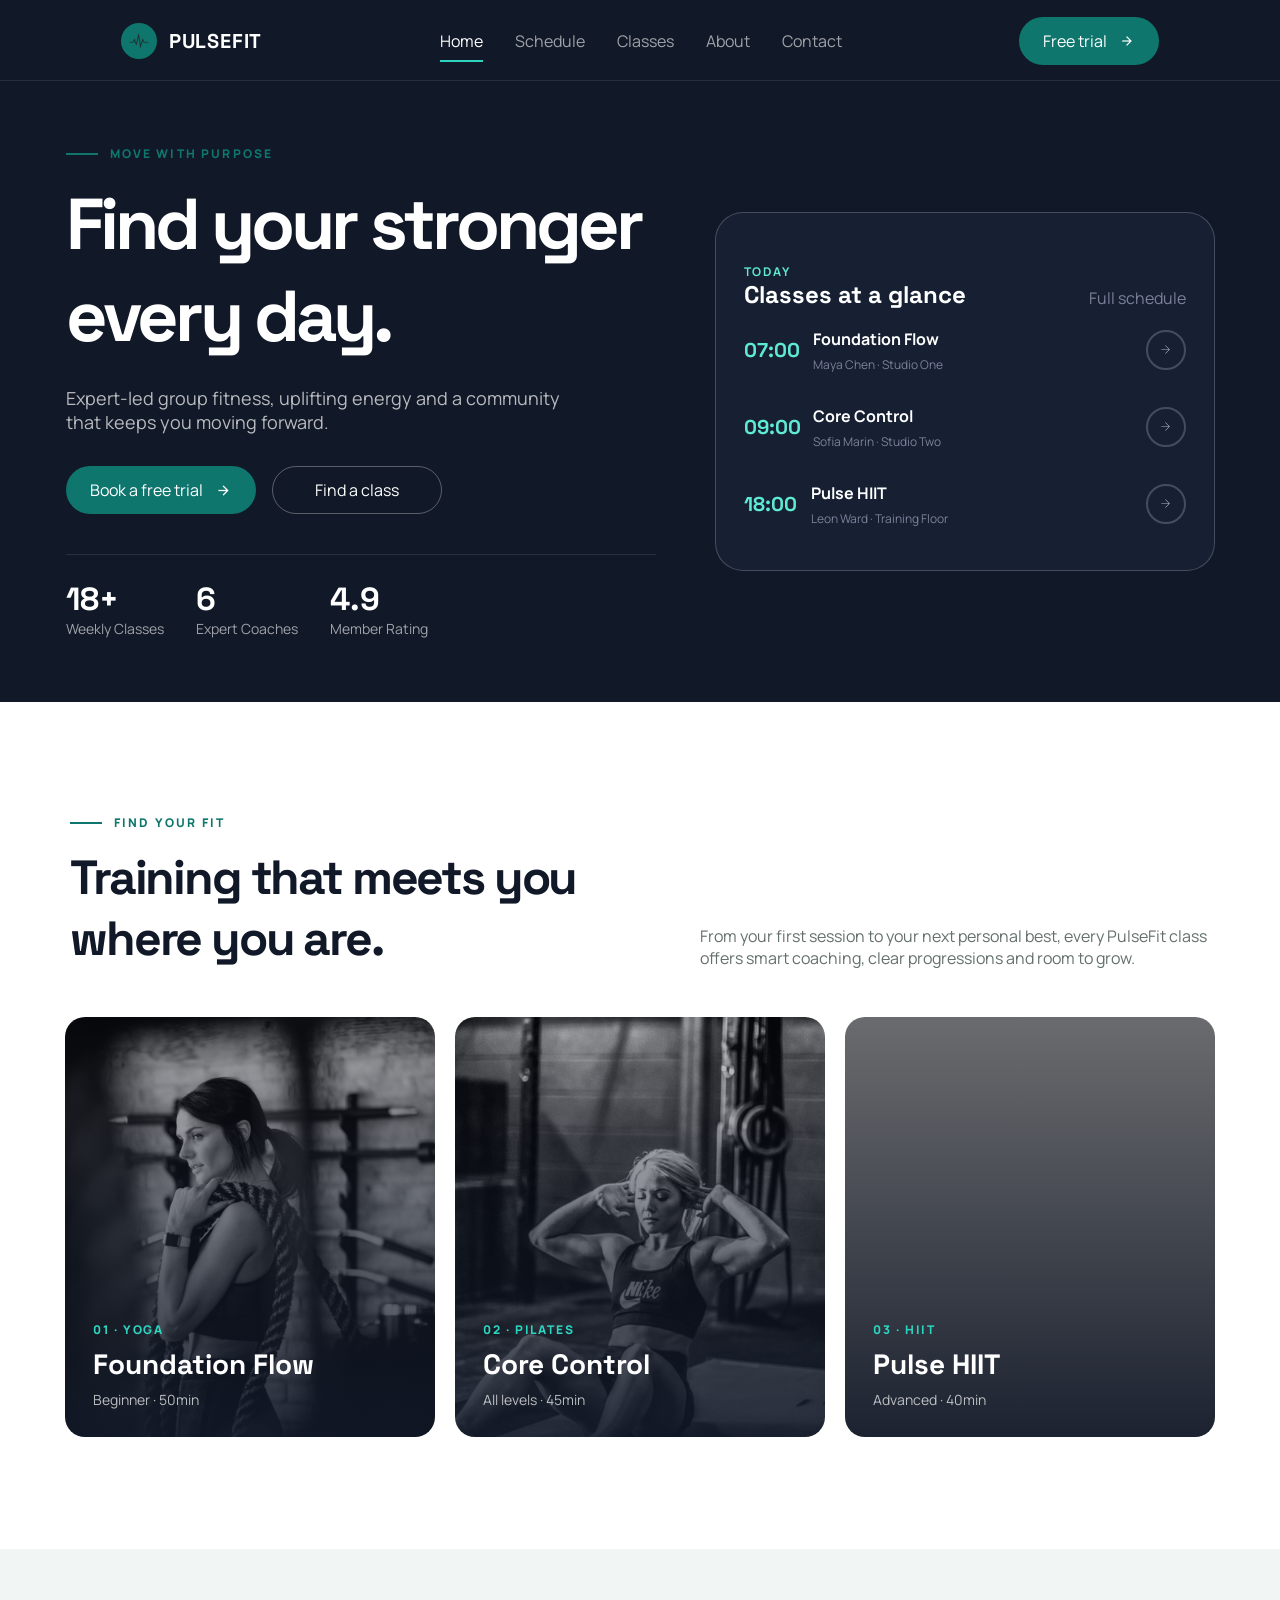
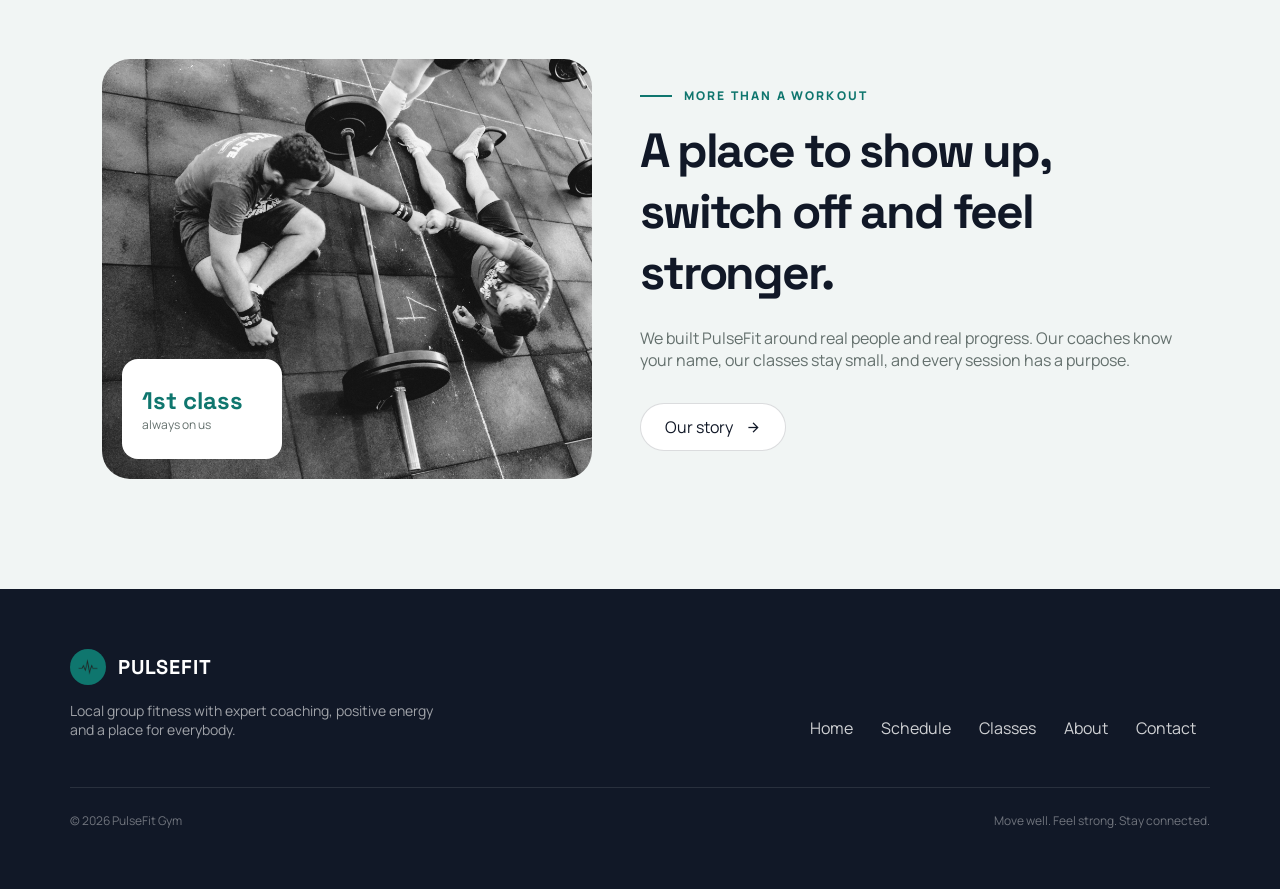
==== commit e249862c: "Add About, Classes, and Contact pages with corresponding images - Created about.html with gym introd" ====
--- a/index.html
+++ b/index.html
@@ -33,9 +33,8 @@
             </nav>
 
             <div class="header-button">
-                <a href="#" class="FTB">Free trial
+                <a href="contact.html" class="FTB">Free trial
                     <span class="material-symbols-outlined">arrow_forward</span></a>
-
             </div>
 
             <input type="checkbox" id="menu-toggle">
@@ -50,7 +49,7 @@
                 <a href="classes.html">Classes</a>
                 <a href="about.html">About</a>
                 <a href="contact.html">Contact</a>
-                <a href="#" class="mobile-trial">Free trial</a>
+                <a href="contact.html" class="mobile-trial">Free trial</a>
             </div>
         </div>
     </header>
@@ -64,11 +63,11 @@
                         moving
                         forward.</p>
                     <div id="hero-buttons">
-                        <a href="#" class="first-button">
+                        <a href="contact.html" class="first-button">
                             Book a free trial
                             <span class="material-symbols-outlined">arrow_forward</span>
                         </a>
-                        <a href="#" class="second-button">Find a class</a>
+                        <a href="classes.html" class="second-button">Find a class</a>
                     </div>
                     <div class="statistics">
                         <div class="stat-number">18+</div>
@@ -86,7 +85,7 @@
                             <div id="eyebrow2">today</div>
                             <h2>Classes at a glance</h2>
                         </div>
-                        <a href="#">Full schedule</a>
+                        <a href="schedule.html">Full schedule</a>
                     </div>
 
                     <div class="today-card">
@@ -96,7 +95,7 @@
                             <div class="coaches">Maya Chen · Studio One</div>
                         </div>
                         <div class="arrow">
-                            <a href="#"> <span class="material-symbols-outlined">arrow_forward</span></a>
+                            <a href="contact.html"> <span class="material-symbols-outlined">arrow_forward</span></a>
                         </div>
                     </div>
                     <div class="today-card">
@@ -106,7 +105,7 @@
                             <div class="coaches">Sofia Marin · Studio Two</div>
                         </div>
                         <div class="arrow">
-                            <a href="#"> <span class="material-symbols-outlined">arrow_forward</span></a>
+                            <a href="contact.html"> <span class="material-symbols-outlined">arrow_forward</span></a>
                         </div>
                     </div>
                     <div class="today-card">
@@ -116,7 +115,7 @@
                             <div class="coaches">Leon Ward · Training Floor</div>
                         </div>
                         <div class="arrow">
-                            <a href="#"> <span class="material-symbols-outlined">arrow_forward</span></a>
+                            <a href="contact.html"> <span class="material-symbols-outlined">arrow_forward</span></a>
                         </div>
                     </div>
                 </div>
@@ -133,32 +132,29 @@
                 <p class="descripiton">From your first session to your next personal best, every PulseFit class offers
                     smart coaching, clear progressions and room to grow.</p>
             </div>
-            <div id="buttons-to-classes">
-                <button id="first-class">
-                    <div class="img-content">
-                        <span class="eyebrow">01 · Yoga</span>
-                        <h3 class="title">Foundation Flow</h3>
-                        <div class="description">Beginner · 50min</div>
-                    </div>
-                </button>
-                <button id="second-class">
-                    <div class="img-content">
-                        <span class="eyebrow">02 · Pilates</span>
-                        <h3 class="title">Core Control</h3>
-                        <div class="description">All levels · 45min</div>
-                    </div>
-                </button>
-                <button id="third-class">
-                    <div class="img-content">
-                        <span class="eyebrow">03 · HIIT</span>
-                        <h3 class="title">Pulse HIIT</h3>
-                        <div class="description">Advanced · 40min</div>
-                    </div>
-                </button>
-            </div>
-
-
-
+           <div id="buttons-to-classes">
+    <a href="classes.html" id="first-class">
+        <div class="img-content">
+            <span class="eyebrow">01 · Yoga</span>
+            <h3 class="title">Foundation Flow</h3>
+            <div class="description">Beginner · 50min</div>
+        </div>
+    </a>
+    <a href="classes.html" id="second-class">
+        <div class="img-content">
+            <span class="eyebrow">02 · Pilates</span>
+            <h3 class="title">Core Control</h3>
+            <div class="description">All levels · 45min</div>
+        </div>
+    </a>
+    <a href="classes.html" id="third-class">
+        <div class="img-content">
+            <span class="eyebrow">03 · HIIT</span>
+            <h3 class="title">Pulse HIIT</h3>
+            <div class="description">Advanced · 40min</div>
+        </div>
+    </a>
+</div>
 
         </section>
         <section id="about">
@@ -174,7 +170,7 @@
                     <h2>A place to show up, switch off and feel stronger.</h2>
                     <p class="description">We built PulseFit around real people and real progress. Our coaches know your
                         name, our classes stay small, and every session has a purpose.</p>
-                    <a href="#" class="our-story">Our story
+                    <a href="about.html" class="our-story">Our story
                         <span class="material-symbols-outlined">arrow_forward</span>
                     </a>
                 </div>
@@ -193,11 +189,11 @@
                         for everybody.</p>
                 </div>
                 <ul id="footer-navigation">
-                    <li><a href="#">Home</a></li>
-                    <li><a href="#">Schedule</a></li>
-                    <li><a href="#">Classes</a></li>
-                    <li><a href="#">About</a></li>
-                    <li><a href="#">Contact</a></li>
+                    <li><a href="index.html">Home</a></li>
+                    <li><a href="schedule.html">Schedule</a></li>
+                    <li><a href="classes.html">Classes</a></li>
+                    <li><a href="about.html">About</a></li>
+                    <li><a href="contact.html">Contact</a></li>
                 </ul>
             </div>
             <div id="footer-bottom">
--- a/style.css
+++ b/style.css
@@ -2,9 +2,11 @@
     margin: 0;
     padding: 0;
 }
-*{
-    box-sizing:border-box;
-}
+
+* {
+    box-sizing: border-box;
+}
+
 header {
     width: 100%;
     margin: 0 auto;
@@ -52,9 +54,7 @@
     font-size: 20px;
     font-weight: 700;
     letter-spacing: 0.8px;
-    line-height: 28px;
-}
-
+}
 
 header nav ul {
     display: flex;
@@ -64,11 +64,6 @@
     padding: 0;
     font-family: 'Manrope', sans-serif;
     font-size: 16px;
-}
-@media (max-width: 1000px) {
-    header nav ul {
-        display: none;
-    }
 }
 
 header nav #main-navigation li a {
@@ -90,12 +85,6 @@
 
 header .header-button {
     display: flex;
-
-}
-@media (max-width: 1000px) {
-    header .header-button {
-        display: none;
-    }
 }
 
 header .header-button .FTB {
@@ -140,7 +129,1555 @@
     display: none;
 }
 
+.home {
+    min-height: 600px;
+    width: 100%;
+    background-color: #111827;
+    position: relative;
+}
+
+.home .home-container {
+    min-height: 500px;
+    width: 100%;
+    max-width: 1200px;
+    margin: 0 auto;
+    padding: 64px 16px;
+    display: flex;
+    align-items: center;
+    justify-content: space-around;
+    position: relative;
+    z-index: 1;
+    gap: 40px;
+}
+
+section.home .home-container #home-text {
+    display: flex;
+    flex-direction: column;
+    align-items: flex-start;
+    min-height: 440px;
+    max-width: 590px;
+    width: 100%;
+}
+
+.home .eyebrow {
+    display: flex;
+    align-items: center;
+    gap: 12px;
+    margin: 0;
+    font-family: 'Manrope', sans-serif;
+    font-size: 12px;
+    font-weight: 800;
+    letter-spacing: 2.16px;
+    text-transform: uppercase;
+    color: rgb(15, 118, 110);
+    margin-bottom: 16px;
+}
+
+.home .eyebrow::before {
+    content: "";
+    width: 32px;
+    height: 2px;
+    background-color: rgb(15, 118, 110);
+}
+
+.home h1 {
+    margin: 0;
+    font-family: 'Space Grotesk', sans-serif;
+    font-size: 72px;
+    font-weight: 800;
+    letter-spacing: -3.96px;
+    color: #ffffff;
+    margin-bottom: 24px;
+    max-width: 590px;
+    width: 100%;
+}
+
+.home .description {
+    margin: 0;
+    max-width: 520px;
+    width: 100%;
+    font-family: 'Manrope', sans-serif;
+    font-size: 18px;
+    color: rgba(255, 255, 255, 0.7);
+    margin-bottom: 32px;
+}
+
+.home #hero-buttons {
+    display: flex;
+    gap: 16px;
+    margin-bottom: 40px;
+}
+
+.home #hero-buttons .first-button {
+    display: flex;
+    align-items: center;
+    justify-content: center;
+    gap: 12px;
+    background-color: #0F766E;
+    border-radius: 999px;
+    width: 190px;
+    height: 48px;
+    text-decoration: none;
+    font-size: 16px;
+    color: #ffffff;
+    font-family: 'Manrope', sans-serif;
+    font-weight: 400;
+    transition: 0.2s;
+}
+
+.home #hero-buttons .first-button .material-symbols-outlined {
+    font-size: 17px;
+    color: #ffffff;
+}
+
+.home #hero-buttons .second-button {
+    display: flex;
+    justify-content: center;
+    align-items: center;
+    background: transparent;
+    border: 1px solid rgba(255, 255, 255, 0.3);
+    border-radius: 999px;
+    width: 170px;
+    height: 48px;
+    text-decoration: none;
+    font-size: 16px;
+    color: #ffffff;
+    font-family: 'Manrope', sans-serif;
+    font-weight: 400;
+    transition: 0.2s;
+}
+
+.home #hero-buttons .first-button:hover {
+    background-color: #0b5952;
+}
+
+.home #hero-buttons .second-button:hover {
+    background: rgba(255, 255, 255, 0.08);
+}
+
+.home .home-container .statistics {
+    max-width: 590px;
+    width: 100%;
+    padding-top: 24px;
+    border-top: 1px solid rgba(255, 255, 255, 0.1);
+    display: grid;
+    grid-template-rows: repeat(2, auto);
+    grid-auto-flow: column;
+    justify-content: start;
+    column-gap: 32px;
+}
+
+.home .statistics .stat-number {
+    font-family: 'Space Grotesk', sans-serif;
+    font-size: 32px;
+    font-weight: 700;
+    color: #ffffff;
+}
+
+.home .statistics .stat-text {
+    font-family: 'Manrope', sans-serif;
+    font-size: 14px;
+    color: rgba(255, 255, 255, 0.6);
+}
+
+.home #today-clases {
+    max-width: 500px;
+    width: 100%;
+    min-height: 350px;
+    background-color: #172033;
+    border-radius: 28px;
+    border: 1px solid rgba(255, 255, 255, 0.2);
+    display: flex;
+    flex-direction: column;
+    justify-content: center;
+    align-items: center;
+    padding: 28px;
+}
+
+.home #today-clases #upper-text {
+    max-width: 450px;
+    width: 100%;
+    min-height: 70px;
+    display: flex;
+    justify-content: space-between;
+    align-items: flex-end;
+}
+
+.home #today-clases #upper-text #text-block #eyebrow2 {
+    height: 16px;
+    font-family: 'Manrope', sans-serif;
+    font-size: 12px;
+    letter-spacing: 1.92px;
+    font-weight: 700;
+    color: #5EEAD4;
+    text-transform: uppercase;
+}
+
+.home #today-clases #upper-text #text-block h2 {
+    margin: 0;
+    height: 32px;
+    font-family: 'Space Grotesk', sans-serif;
+    font-size: 24px;
+    letter-spacing: 0;
+    color: #ffffff;
+    font-weight: 700;
+}
+
+.home #today-clases #upper-text a {
+    height: 24px;
+    font-family: 'Manrope', sans-serif;
+    font-size: 16px;
+    font-weight: 400;
+    color: rgba(225, 225, 255, 0.5);
+    transition: 0.1s;
+    text-decoration: none;
+}
+
+.home #today-clases #upper-text a:hover {
+    color: #ffffff;
+}
+
+.home #today-clases .today-card {
+    display: flex;
+    align-items: center;
+    justify-content: space-between;
+    max-width: 450px;
+    width: 100%;
+    min-height: 77px;
+    gap: 12px;
+}
+
+.home #today-clases .today-card .time {
+    font-family: 'Space Grotesk', sans-serif;
+    font-size: 20px;
+    font-weight: 700;
+    color: #5EEAD4;
+}
+
+.home #today-clases .today-card .text-block2 {
+    max-width: 320px;
+    width: 100%;
+    min-height: 44px;
+    display: flex;
+    flex-direction: column;
+    justify-content: flex-start;
+    align-items: center;
+}
+
+.home #today-clases .today-card .text-block2 .clases {
+    font-family: 'Manrope', sans-serif;
+    font-size: 16px;
+    font-weight: 700;
+    color: #ffffff;
+    height: 24px;
+    max-width: 320px;
+    width: 100%;
+}
+
+.home #today-clases .today-card .text-block2 .coaches {
+    font-family: 'Manrope', sans-serif;
+    font-size: 12px;
+    font-weight: 400;
+    color: rgba(225, 225, 255, 0.5);
+    max-width: 320px;
+    width: 100%;
+    height: 16px;
+    margin-top: 4px;
+}
+
+.home #today-clases .today-card .arrow {
+    display: flex;
+}
+
+.home #today-clases .today-card .arrow a {
+    background: transparent;
+    width: 40px;
+    height: 40px;
+    border-radius: 999px;
+    border: 2px solid rgba(255, 255, 255, 0.2);
+    display: flex;
+    justify-content: center;
+    align-items: center;
+    text-decoration: none;
+    transition: 0.2s;
+}
+
+.home #today-clases .today-card .arrow a .material-symbols-outlined {
+    color: #ffffff;
+    font-weight: 2;
+    font-size: 17px;
+}
+
+.home #today-clases .today-card:hover .arrow a {
+    background-color: #0F766E;
+    border: 2px solid rgb(21, 150, 139);
+}
+
+.home #background-img {
+    position: absolute;
+    top: 0;
+    right: 0;
+    width: 780px;
+    height: 100%;
+    z-index: 0;
+    background-image: linear-gradient(90deg, #111827 15%, rgba(17, 24, 39, 0.6) 40%, rgba(17, 24, 39, 0.4) 100%),
+        url(images/background-hero.jpg);
+    background-size: cover;
+    background-position: center;
+    background-repeat: no-repeat;
+}
+
+#classes {
+    height: auto;
+    width: 100%;
+    padding: 112px 32px;
+    box-sizing: border-box;
+    display: flex;
+    flex-direction: column;
+    align-items: center;
+    justify-content: center;
+}
+
+#classes #classes-text {
+    max-width: 1140px;
+    width: 100%;
+    display: flex;
+    align-items: flex-end;
+    justify-content: space-between;
+    margin-bottom: 48px;
+}
+
+#classes #classes-text #classes-text-block {
+    display: flex;
+    flex-direction: column;
+    justify-content: flex-start;
+}
+
+#classes #classes-text #classes-text-block .eyebrow {
+    display: flex;
+    align-items: center;
+    gap: 12px;
+    margin: 0;
+    font-family: 'Manrope', sans-serif;
+    font-size: 12px;
+    font-weight: 800;
+    letter-spacing: 2.16px;
+    text-transform: uppercase;
+    color: rgb(15, 118, 110);
+    margin-bottom: 16px;
+}
+
+#classes #classes-text #classes-text-block .eyebrow::before {
+    content: "";
+    width: 32px;
+    height: 2px;
+    background-color: rgb(15, 118, 110);
+}
+
+#classes #classes-text #classes-text-block h2 {
+    margin: 0px;
+    font-family: 'Space Grotesk', sans-serif;
+    font-weight: 800;
+    font-size: 48px;
+    letter-spacing: -2.16px;
+    color: #111827;
+    max-width: 560px;
+    width: 100%;
+}
+
+#classes #classes-text .descripiton {
+    font-family: 'Manrope', sans-serif;
+    font-size: 16px;
+    font-weight: 400;
+    color: #64706D;
+    max-width: 510px;
+    width: 100%;
+    margin: 0px;
+}
+
+#classes #buttons-to-classes {
+    display: flex;
+    gap: 20px;
+    min-height: 420px;
+}
+
+#classes #first-class {
+    background-image: linear-gradient(180deg, rgba(17, 24, 39, 0.2) 0%, rgba(17, 24, 39, 0.9) 100%), url(images/class1.jpg);
+    background-color: #808080;
+    background-blend-mode: normal, luminosity;
+    background-size: cover;
+    background-position: center;
+    background-repeat: no-repeat;
+    width: 370px;
+    height: 420px;
+    border-radius: 20px;
+    border: none;
+    display: flex;
+    flex-direction: column;
+    justify-content: flex-end;
+    align-items: center;
+    text-decoration: none;
+    cursor: pointer;
+}
+
+#classes #second-class {
+    background-image: linear-gradient(180deg, rgba(17, 24, 39, 0.2) 0%, rgba(17, 24, 39, 0.9) 100%), url(images/class2.jpg);
+    background-color: #808080;
+    background-blend-mode: normal, luminosity;
+    background-size: cover;
+    background-position: center;
+    background-repeat: no-repeat;
+    width: 370px;
+    height: 420px;
+    border-radius: 20px;
+    border: none;
+    display: flex;
+    flex-direction: column;
+    justify-content: flex-end;
+    align-items: center;
+    text-decoration: none;
+    cursor: pointer;
+}
+
+#classes #third-class {
+    background-image: linear-gradient(180deg, rgba(17, 24, 39, 0.2) 0%, rgba(17, 24, 39, 0.9) 100%), url(images/class3.jpg);
+    background-color: #808080;
+    background-blend-mode: normal, luminosity;
+    background-size: cover;
+    background-position: center;
+    background-repeat: no-repeat;
+    width: 370px;
+    height: 420px;
+    border-radius: 20px;
+    border: none;
+    display: flex;
+    flex-direction: column;
+    justify-content: flex-end;
+    align-items: center;
+    text-decoration: none;
+    cursor: pointer;
+}
+
+#classes #buttons-to-classes a:hover {
+    background-blend-mode: normal, normal;
+}
+
+#classes #buttons-to-classes button {
+    padding: 0;
+    cursor: pointer;
+}
+
+#classes #buttons-to-classes button:hover {
+    background-blend-mode: normal, normal;
+}
+
+#classes .img-content {
+    box-sizing: border-box;
+    width: 370px;
+    height: 160px;
+    padding: 28px;
+    display: flex;
+    flex-direction: column;
+    justify-content: flex-end;
+    text-align: left;
+}
+
+#classes .img-content .eyebrow {
+    display: block;
+    font-family: 'Manrope', sans-serif;
+    font-size: 12px;
+    font-weight: 800;
+    letter-spacing: 1.92px;
+    text-transform: uppercase;
+    color: #2DD4BF;
+}
+
+#classes .img-content .title {
+    margin: 8px 0px;
+    font-family: 'Space Grotesk', sans-serif;
+    font-size: 28px;
+    font-weight: 700;
+    color: #ffffff;
+}
+
+#classes .img-content .description {
+    font-family: 'Manrope', sans-serif;
+    font-size: 14px;
+    font-weight: 400;
+    color: rgba(255, 255, 255, 0.7);
+}
+
+#about {
+    width: 100%;
+    min-height: 640px;
+    background-color: #F1F5F4;
+    display: flex;
+    justify-content: center;
+    align-items: center;
+}
+
+#about #about-container {
+    max-width: 1140px;
+    width: 100%;
+    min-height: 420px;
+    display: flex;
+    align-items: center;
+    gap: 48px;
+    padding: 0 32px;
+}
+
+#about #about-image {
+    max-width: 490px;
+    width: 100%;
+    height: 420px;
+    border-radius: 28px;
+    background-image: url(images/about.jpg);
+    background-color: #808080;
+    background-blend-mode: luminosity;
+    background-size: cover;
+    background-position: center;
+    background-repeat: no-repeat;
+    position: relative;
+}
+
+#about #about-image #about-card {
+    position: absolute;
+    left: 20px;
+    bottom: 20px;
+    box-sizing: border-box;
+    width: 160px;
+    height: 100px;
+    padding: 0 20px;
+    background-color: #ffffff;
+    border-radius: 16px;
+    display: flex;
+    flex-direction: column;
+    justify-content: center;
+}
+
+#about #about-card .card-title {
+    font-family: 'Space Grotesk', sans-serif;
+    font-size: 24px;
+    font-weight: 700;
+    color: #0F766E;
+}
+
+#about #about-card .card-text {
+    font-family: 'Manrope', sans-serif;
+    font-size: 12px;
+    font-weight: 400;
+    color: #64706D;
+}
+
+#about #about-text {
+    max-width: 600px;
+    width: 100%;
+    display: flex;
+    flex-direction: column;
+    align-items: flex-start;
+}
+
+#about .eyebrow {
+    display: flex;
+    align-items: center;
+    gap: 12px;
+    margin: 0;
+    font-family: 'Manrope', sans-serif;
+    font-size: 12px;
+    font-weight: 800;
+    letter-spacing: 2.16px;
+    text-transform: uppercase;
+    color: rgb(15, 118, 110);
+    margin-bottom: 16px;
+}
+
+#about .eyebrow::before {
+    content: "";
+    width: 32px;
+    height: 2px;
+    background-color: rgb(15, 118, 110);
+}
+
+#about #about-text h2 {
+    margin: 0px;
+    margin-bottom: 24px;
+    font-family: 'Space Grotesk', sans-serif;
+    font-weight: 800;
+    font-size: 48px;
+    letter-spacing: -2.16px;
+    color: #111827;
+    max-width: 560px;
+    width: 100%;
+}
+
+#about #about-text .description {
+    margin: 0px;
+    margin-bottom: 32px;
+    font-family: 'Manrope', sans-serif;
+    font-size: 16px;
+    font-weight: 400;
+    color: #64706D;
+    max-width: 600px;
+    width: 100%;
+}
+
+#about #about-text .our-story {
+    display: flex;
+    justify-content: center;
+    align-items: center;
+    gap: 12px;
+    width: 146px;
+    height: 48px;
+    box-sizing: border-box;
+    background-color: #ffffff;
+    border: 1px solid rgba(17, 24, 39, 0.15);
+    border-radius: 999px;
+    text-decoration: none;
+    font-family: 'Manrope', sans-serif;
+    font-size: 16px;
+    font-weight: 400;
+    color: #111827;
+    transition: 0.2s;
+}
+
+#about #about-text .our-story .material-symbols-outlined {
+    font-size: 17px;
+    color: #111827;
+    transition: 0.2s;
+}
+
+#about #about-text .our-story:hover {
+    background-color: #0F766E;
+    border: 1px solid #0F766E;
+    color: #ffffff;
+}
+
+#about #about-text .our-story:hover .material-symbols-outlined {
+    color: #ffffff;
+}
+
+footer {
+    max-width: 100%;
+    height: 300px;
+    background-color: #111827;
+    display: flex;
+    justify-content: center;
+    align-items: center;
+    padding: 64px 32px;
+}
+
+footer #footer-container {
+    max-width: 1140px;
+    width: 100%;
+    display: flex;
+    flex-direction: column;
+}
+
+footer #footer-top {
+    width: 100%;
+    display: flex;
+    justify-content: space-between;
+    align-items: flex-end;
+}
+
+footer #footer-brand {
+    display: flex;
+    flex-direction: column;
+}
+
+footer #footer-logo {
+    display: flex;
+    align-items: center;
+    gap: 12px;
+    margin-bottom: 16px;
+}
+
+footer #footer-logo #footer-cercle {
+    width: 36px;
+    height: 36px;
+    border-radius: 50%;
+    background-color: #0f766e;
+    display: flex;
+    align-items: center;
+    justify-content: center;
+}
+
+footer #footer-logo #footer-cercle img {
+    width: 24px;
+    height: 24px;
+}
+
+footer #footer-logo #footer-logo-text {
+    color: #ffffff;
+    font-family: 'Space Grotesk', sans-serif;
+    font-size: 20px;
+    font-weight: 700;
+    letter-spacing: 0.8px;
+}
+
+footer #footer-brand .footer-description {
+    margin: 0;
+    max-width: 380px;
+    width: 100%;
+    font-family: 'Manrope', sans-serif;
+    font-size: 14px;
+    font-weight: 400;
+    color: rgba(255, 255, 255, 0.6);
+}
+
+footer #footer-navigation {
+    display: flex;
+    gap: 28px;
+    list-style: none;
+    margin: 0;
+    padding: 0;
+    font-family: 'Manrope', sans-serif;
+    font-size: 16px;
+    max-width: 400px;
+    width: 100%;
+    flex-wrap: wrap;
+}
+
+footer #footer-navigation li a {
+    text-decoration: none;
+    color: rgba(255, 255, 255, 0.8);
+    transition: 0.2s;
+}
+
+footer #footer-navigation li a:hover {
+    color: #2dd4bf;
+}
+
+footer #footer-bottom {
+    width: 100%;
+    display: flex;
+    justify-content: space-between;
+    align-items: center;
+    margin-top: 48px;
+    padding-top: 24px;
+    border-top: 1px solid rgba(255, 255, 255, 0.1);
+}
+
+footer #footer-bottom .footer-small {
+    font-family: 'Manrope', sans-serif;
+    font-size: 12px;
+    font-weight: 400;
+    color: rgba(255, 255, 255, 0.4);
+}
+
+#hero {
+    width: 100%;
+    min-height: 350px;
+    background-color: #111827;
+    display: flex;
+    justify-content: center;
+    align-items: center;
+}
+
+#hero .hero-container {
+    max-width: 1200px;
+    width: 100%;
+    min-height: 350px;
+    padding: 64px 32px;
+    display: flex;
+    flex-direction: column;
+    justify-content: center;
+    align-items: flex-start;
+}
+
+#hero .eyebrow {
+    display: flex;
+    align-items: center;
+    gap: 12px;
+    margin: 0;
+    font-family: 'Manrope', sans-serif;
+    font-size: 12px;
+    font-weight: 800;
+    letter-spacing: 2.16px;
+    text-transform: uppercase;
+    color: rgb(15, 118, 110);
+    margin-bottom: 16px;
+}
+
+#hero .eyebrow::before {
+    content: "";
+    width: 32px;
+    height: 2px;
+    background-color: rgb(15, 118, 110);
+}
+
+#hero h1 {
+    margin: 0;
+    font-family: 'Space Grotesk', sans-serif;
+    font-size: 64px;
+    font-weight: 800;
+    letter-spacing: -3px;
+    color: #ffffff;
+    margin-bottom: 24px;
+    max-width: 700px;
+    width: 100%;
+}
+
+#hero .description {
+    margin: 0;
+    max-width: 520px;
+    width: 100%;
+    font-family: 'Manrope', sans-serif;
+    font-size: 18px;
+    color: rgba(255, 255, 255, 0.7);
+}
+
+#timetable {
+    width: 100%;
+    padding: 80px 32px;
+    display: flex;
+    flex-direction: column;
+    align-items: center;
+}
+
+#timetable #top-text {
+    max-width: 950px;
+    width: 100%;
+    display: flex;
+    justify-content: space-between;
+    align-items: flex-end;
+    margin-bottom: 32px;
+}
+
+#timetable #top-text #top-text-block {
+    display: flex;
+    flex-direction: column;
+    justify-content: flex-start;
+}
+
+#timetable .eyebrow {
+    display: flex;
+    align-items: center;
+    gap: 12px;
+    margin: 0;
+    font-family: 'Manrope', sans-serif;
+    font-size: 12px;
+    font-weight: 800;
+    letter-spacing: 2.16px;
+    text-transform: uppercase;
+    color: rgb(15, 118, 110);
+    margin-bottom: 16px;
+}
+
+#timetable .eyebrow::before {
+    content: "";
+    width: 32px;
+    height: 2px;
+    background-color: rgb(15, 118, 110);
+}
+
+#timetable #top-text h2 {
+    margin: 0px;
+    font-family: 'Space Grotesk', sans-serif;
+    font-weight: 700;
+    font-size: 32px;
+    letter-spacing: -0.5px;
+    color: #111827;
+}
+
+#timetable #top-text .note {
+    display: flex;
+    justify-content: center;
+    align-items: center;
+    width: 150px;
+    height: 36px;
+    background-color: #F1F5F4;
+    border-radius: 999px;
+    font-family: 'Manrope', sans-serif;
+    font-size: 12px;
+    font-weight: 400;
+    color: #64706D;
+}
+
+#timetable #timetable-list {
+    max-width: 950px;
+    width: 100%;
+    border: 1px solid rgba(17, 24, 39, 0.2);
+    border-radius: 28px;
+    overflow: hidden;
+    display: flex;
+    flex-direction: column;
+}
+
+#timetable .card {
+    width: 100%;
+    height: 91px;
+    padding: 0 24px;
+    display: flex;
+    align-items: center;
+    border-bottom: 1px solid rgba(17, 24, 39, 0.2);
+}
+
+#timetable .card:last-child {
+    border-bottom: none;
+}
+
+#timetable .card .ora {
+    width: 100px;
+    font-family: 'Space Grotesk', sans-serif;
+    font-size: 24px;
+    font-weight: 700;
+    color: #0F766E;
+}
+
+#timetable .card .sport {
+    width: 290px;
+    display: flex;
+    flex-direction: column;
+    justify-content: center;
+}
+
+#timetable .card .sport .type {
+    font-family: 'Space Grotesk', sans-serif;
+    font-size: 18px;
+    font-weight: 700;
+    color: #111827;
+}
+
+#timetable .card .sport .level {
+    margin-top: 4px;
+    font-family: 'Manrope', sans-serif;
+    font-size: 12px;
+    font-weight: 400;
+    color: #64706D;
+}
+
+#timetable .card .antrenor {
+    width: 210px;
+    display: flex;
+    flex-direction: column;
+    justify-content: center;
+}
+
+#timetable .card .unde {
+    width: 210px;
+    display: flex;
+    flex-direction: column;
+    justify-content: center;
+}
+
+#timetable .card .label {
+    font-family: 'Manrope', sans-serif;
+    font-size: 12px;
+    font-weight: 400;
+    color: #64706D;
+}
+
+#timetable .card .name {
+    font-family: 'Manrope', sans-serif;
+    font-size: 12px;
+    font-weight: 500;
+    color: #111827;
+}
+
+#timetable .card .rezervare {
+    width: 96px;
+    height: 34px;
+    display: flex;
+    justify-content: center;
+    align-items: center;
+    background-color: transparent;
+    border: 1px solid rgba(17, 24, 39, 0.3);
+    border-radius: 999px;
+    text-decoration: none;
+    font-family: 'Manrope', sans-serif;
+    font-size: 14px;
+    font-weight: 400;
+    color: #111827;
+    cursor: pointer;
+    transition: 0.2s;
+}
+
+#timetable .card .rezervare:hover {
+    background-color: #0F766E;
+    border: 1px solid #0F766E;
+    color: #ffffff;
+}
+
+#catalog {
+    width: 100%;
+    padding: 80px 32px;
+    display: flex;
+    flex-direction: column;
+    align-items: center;
+}
+
+#catalog #filters {
+    max-width: 950px;
+    width: 100%;
+    padding: 12px;
+    display: flex;
+    align-items: center;
+    gap: 10px;
+    background-color: #F1F5F4;
+    border-radius: 24px;
+}
+
+#catalog #filters .filter-select {
+    width: 230px;
+    height: 40px;
+    padding: 0 16px;
+    background-color: #ffffff;
+    border: 1px solid rgba(17, 24, 39, 0.15);
+    border-radius: 999px;
+    font-family: 'Manrope', sans-serif;
+    font-size: 14px;
+    font-weight: 400;
+    color: #111827;
+    cursor: pointer;
+}
+
+#catalog #filters .search {
+    width: 450px;
+    height: 40px;
+    padding: 0 16px;
+    display: flex;
+    align-items: center;
+    justify-content: space-between;
+    background-color: #ffffff;
+    border: 1px solid rgba(17, 24, 39, 0.15);
+    border-radius: 999px;
+}
+
+#catalog #filters .search input {
+    width: 360px;
+    height: 38px;
+    padding: 0;
+    background: transparent;
+    border: none;
+    outline: none;
+    font-family: 'Manrope', sans-serif;
+    font-size: 14px;
+    font-weight: 400;
+    color: #111827;
+}
+
+#catalog #filters .search .material-symbols-outlined {
+    font-size: 18px;
+    color: #64706D;
+}
+
+#catalog #results-count {
+    max-width: 950px;
+    width: 100%;
+    margin-top: 24px;
+    margin-bottom: 24px;
+    font-family: 'Manrope', sans-serif;
+    font-size: 12px;
+    font-weight: 400;
+    color: #64706D;
+}
+
+#catalog #classes-grid {
+    max-width: 950px;
+    width: 100%;
+    display: flex;
+    flex-direction: column;
+    gap: 20px;
+}
+
+#catalog .cards-row {
+    display: flex;
+    gap: 20px;
+}
+
+#catalog .class-card {
+    width: 300px;
+    display: flex;
+    flex-direction: column;
+    background-color: #ffffff;
+    border: 1px solid rgba(17, 24, 39, 0.2);
+    border-radius: 28px;
+    overflow: hidden;
+    transition: 0.2s;
+}
+
+#catalog .class-card:hover {
+    border: 1px solid #0F766E;
+}
+
+#catalog .class-card .image {
+    width: 300px;
+    height: 190px;
+    position: relative;
+}
+
+#catalog .class-card .image img {
+    width: 300px;
+    height: 190px;
+    object-fit: cover;
+    filter: grayscale(1);
+    display: block;
+    transition: 0.3s;
+}
+
+#catalog .class-card:hover .image img {
+    filter: grayscale(0);
+}
+
+#catalog .class-card .favorite {
+    position: absolute;
+    top: 12px;
+    right: 12px;
+    width: 40px;
+    height: 40px;
+    padding: 0;
+    display: flex;
+    justify-content: center;
+    align-items: center;
+    background-color: #ffffff;
+    border: none;
+    border-radius: 999px;
+    cursor: pointer;
+}
+
+#catalog .class-card .favorite .material-symbols-outlined {
+    font-size: 20px;
+    color: #111827;
+    transition: 0.2s;
+}
+
+#catalog .class-card .favorite:hover .material-symbols-outlined {
+    color: #0F766E;
+}
+
+#catalog .class-card .info {
+    padding: 20px;
+    display: flex;
+    flex-direction: column;
+    justify-content: flex-start;
+}
+
+#catalog .class-card .category {
+    font-family: 'Manrope', sans-serif;
+    font-size: 11px;
+    font-weight: 800;
+    letter-spacing: 1.65px;
+    text-transform: uppercase;
+    color: #0F766E;
+}
+
+#catalog .class-card .title {
+    margin: 4px 0px 8px 0px;
+    font-family: 'Space Grotesk', sans-serif;
+    font-size: 22px;
+    font-weight: 700;
+    color: #111827;
+}
+
+#catalog .class-card .meta {
+    display: flex;
+    align-items: center;
+    gap: 16px;
+}
+
+#catalog .class-card .time {
+    display: flex;
+    align-items: center;
+    gap: 6px;
+    font-family: 'Manrope', sans-serif;
+    font-size: 12px;
+    font-weight: 400;
+    color: #64706D;
+}
+
+#catalog .class-card .time .material-symbols-outlined {
+    font-size: 14px;
+    color: #64706D;
+}
+
+#catalog .class-card .level {
+    font-family: 'Manrope', sans-serif;
+    font-size: 12px;
+    font-weight: 400;
+    color: #64706D;
+}
+
+#story {
+    width: 100%;
+    padding: 96px 32px;
+    display: flex;
+    justify-content: center;
+    align-items: center;
+}
+
+#story #story-container {
+    max-width: 950px;
+    width: 100%;
+    display: flex;
+    align-items: center;
+    gap: 40px;
+}
+
+#story #story-images {
+    width: 450px;
+    display: flex;
+    align-items: flex-start;
+    gap: 13px;
+}
+
+#story #story-images img {
+    width: 220px;
+    display: block;
+    object-fit: cover;
+    border-radius: 28px;
+}
+
+#story #story-images .image-one {
+    height: 350px;
+    filter: grayscale(1);
+}
+
+#story #story-images .image-two {
+    height: 280px;
+    margin-top: 40px;
+}
+
+#story #story-text {
+    width: 450px;
+    display: flex;
+    flex-direction: column;
+    align-items: flex-start;
+}
+
+#story .eyebrow {
+    display: flex;
+    align-items: center;
+    gap: 12px;
+    margin: 0;
+    font-family: 'Manrope', sans-serif;
+    font-size: 12px;
+    font-weight: 800;
+    letter-spacing: 2.16px;
+    text-transform: uppercase;
+    color: rgb(15, 118, 110);
+    margin-bottom: 16px;
+}
+
+#story .eyebrow::before {
+    content: "";
+    width: 32px;
+    height: 2px;
+    background-color: rgb(15, 118, 110);
+}
+
+#story #story-text h2 {
+    margin: 0px;
+    margin-bottom: 20px;
+    font-family: 'Space Grotesk', sans-serif;
+    font-weight: 700;
+    font-size: 40px;
+    letter-spacing: -1.5px;
+    color: #111827;
+    max-width: 450px;
+    width: 100%;
+}
+
+#story #story-text .description {
+    margin: 0px;
+    margin-bottom: 24px;
+    font-family: 'Manrope', sans-serif;
+    font-size: 15px;
+    font-weight: 400;
+    color: #64706D;
+    max-width: 450px;
+    width: 100%;
+}
+
+#story .features-row {
+    display: flex;
+    gap: 13px;
+}
+
+#story .feature {
+    width: 220px;
+    height: 58px;
+    padding-top: 12px;
+    display: flex;
+    align-items: flex-start;
+    gap: 12px;
+    border-top: 1px solid rgba(17, 24, 39, 0.2);
+}
+
+#story .feature .material-symbols-outlined {
+    font-size: 18px;
+    color: #0F766E;
+}
+
+#story .feature .feature-text {
+    font-family: 'Manrope', sans-serif;
+    font-size: 12px;
+    font-weight: 600;
+    color: #111827;
+}
+
+#story .trial-button {
+    margin-top: 12px;
+    display: flex;
+    justify-content: center;
+    align-items: center;
+    gap: 12px;
+    width: 210px;
+    height: 40px;
+    background-color: #0F766E;
+    border-radius: 999px;
+    text-decoration: none;
+    font-family: 'Manrope', sans-serif;
+    font-size: 14px;
+    font-weight: 500;
+    color: #ffffff;
+    transition: 0.2s;
+}
+
+#story .trial-button .material-symbols-outlined {
+    font-size: 16px;
+    color: #ffffff;
+}
+
+#story .trial-button:hover {
+    background-color: #0b5952;
+}
+
+#contact {
+    width: 100%;
+    padding: 80px 32px;
+    display: flex;
+    justify-content: center;
+}
+
+#contact #contact-container {
+    max-width: 950px;
+    width: 100%;
+    display: flex;
+    gap: 32px;
+}
+
+#contact #contact-info {
+    width: 330px;
+    padding: 28px;
+    display: flex;
+    flex-direction: column;
+    align-items: flex-start;
+    background-color: #F1F5F4;
+    border-radius: 28px;
+}
+
+#contact .eyebrow {
+    display: flex;
+    align-items: center;
+    gap: 12px;
+    margin: 0;
+    font-family: 'Manrope', sans-serif;
+    font-size: 11px;
+    font-weight: 800;
+    letter-spacing: 1.8px;
+    text-transform: uppercase;
+    color: rgb(15, 118, 110);
+    margin-bottom: 12px;
+}
+
+#contact .eyebrow::before {
+    content: "";
+    width: 28px;
+    height: 2px;
+    background-color: rgb(15, 118, 110);
+}
+
+#contact #contact-info h2 {
+    margin: 0px;
+    margin-bottom: 28px;
+    font-family: 'Space Grotesk', sans-serif;
+    font-size: 28px;
+    font-weight: 700;
+    letter-spacing: -0.5px;
+    color: #111827;
+}
+
+#contact .info-block {
+    display: flex;
+    flex-direction: column;
+    margin-bottom: 20px;
+}
+
+#contact .info-title {
+    margin-bottom: 4px;
+    font-family: 'Manrope', sans-serif;
+    font-size: 12px;
+    font-weight: 600;
+    color: #111827;
+}
+
+#contact .info-text {
+    font-family: 'Manrope', sans-serif;
+    font-size: 12px;
+    font-weight: 400;
+    color: #64706D;
+}
+
+#contact #contact-form-card {
+    width: 580px;
+    padding: 32px;
+    display: flex;
+    flex-direction: column;
+    align-items: flex-start;
+    background-color: #ffffff;
+    border: 1px solid rgba(17, 24, 39, 0.2);
+    border-radius: 28px;
+}
+
+#contact .eyebrow-small {
+    margin: 0;
+    margin-bottom: 8px;
+    font-family: 'Manrope', sans-serif;
+    font-size: 10px;
+    font-weight: 800;
+    letter-spacing: 1.5px;
+    text-transform: uppercase;
+    color: rgb(15, 118, 110);
+}
+
+#contact #contact-form-card h2 {
+    margin: 0px;
+    margin-bottom: 24px;
+    font-family: 'Space Grotesk', sans-serif;
+    font-size: 24px;
+    font-weight: 700;
+    color: #111827;
+}
+
+#contact #booking-form {
+    width: 100%;
+    display: flex;
+    flex-direction: column;
+    align-items: flex-start;
+}
+
+#contact .form-row {
+    display: flex;
+    gap: 16px;
+    margin-bottom: 16px;
+}
+
+#contact .field {
+    width: 250px;
+    display: flex;
+    flex-direction: column;
+    gap: 8px;
+}
+
+#contact .field label {
+    font-family: 'Manrope', sans-serif;
+    font-size: 12px;
+    font-weight: 600;
+    color: #111827;
+}
+
+#contact .field input {
+    width: 250px;
+    height: 42px;
+    padding: 0 16px;
+    background-color: #ffffff;
+    border: 1px solid rgba(17, 24, 39, 0.2);
+    border-radius: 14px;
+    outline: none;
+    font-family: 'Manrope', sans-serif;
+    font-size: 14px;
+    font-weight: 400;
+    color: #111827;
+    transition: 0.2s;
+}
+
+#contact .field select {
+    width: 250px;
+    height: 42px;
+    padding: 0 16px;
+    background-color: #ffffff;
+    border: 1px solid rgba(17, 24, 39, 0.2);
+    border-radius: 14px;
+    outline: none;
+    font-family: 'Manrope', sans-serif;
+    font-size: 14px;
+    font-weight: 400;
+    color: #111827;
+    transition: 0.2s;
+}
+
+#contact .field input:focus {
+    border: 1px solid #0F766E;
+}
+
+#contact .field select:focus {
+    border: 1px solid #0F766E;
+}
+
+#contact .confirm {
+    margin-top: 8px;
+    margin-bottom: 20px;
+    padding: 0;
+    display: flex;
+    justify-content: center;
+    align-items: center;
+    gap: 12px;
+    width: 170px;
+    height: 40px;
+    background-color: #0F766E;
+    border: none;
+    border-radius: 999px;
+    font-family: 'Manrope', sans-serif;
+    font-size: 14px;
+    font-weight: 500;
+    color: #ffffff;
+    cursor: pointer;
+    transition: 0.2s;
+}
+
+#contact .confirm .material-symbols-outlined {
+    font-size: 16px;
+    color: #ffffff;
+}
+
+#contact .confirm:hover {
+    background-color: #0b5952;
+}
+
+#contact .form-note {
+    font-family: 'Manrope', sans-serif;
+    font-size: 11px;
+    font-weight: 400;
+    color: #64706D;
+}
+
+@media (min-width: 1001px) {
+    #hero h1.long-title {
+        max-width: 900px;
+    }
+
+    #hero .description.wide-description {
+        max-width: 560px;
+    }
+}
+
+@media (max-width: 1200px) {
+    #classes #buttons-to-classes {
+        flex-direction: column;
+        gap: 32px;
+    }
+}
+
 @media (max-width: 1000px) {
+    header nav ul {
+        display: none;
+    }
+
+    header .header-button {
+        display: none;
+    }
+
     header .header-container {
         justify-content: space-between;
     }
@@ -159,7 +1696,7 @@
         color: #ffffff;
     }
 
-    header #menu-toggle:checked ~ #mobile-menu {
+    header #menu-toggle:checked~#mobile-menu {
         display: flex;
         flex-direction: column;
         position: absolute;
@@ -172,11 +1709,11 @@
         border-bottom: 1px solid rgba(255, 255, 255, 0.1);
     }
 
-    header #menu-toggle:checked ~ #menu-button .icon-open {
+    header #menu-toggle:checked~#menu-button .icon-open {
         display: none;
     }
 
-    header #menu-toggle:checked ~ #menu-button .icon-close {
+    header #menu-toggle:checked~#menu-button .icon-close {
         display: block;
     }
 
@@ -210,609 +1747,165 @@
     header #mobile-menu a.mobile-trial:hover {
         background-color: #0b5952;
     }
-}
-
-
-.home {
-    min-height: 600px;
-    width:100%;
-    background-color: #111827;
-    position: relative;
-    
-}
-
-.home .home-container {
-
-    min-height: 500px;
-    width: 100%;
-    max-width: 1200px;
-    margin: 0 auto;
-    padding: 64px 16px;
-    display: flex;
-    align-items: center;
-    justify-content: space-around;
-    position: relative;
-    z-index: 1;
-    gap: 40px;
-}
-@media (max-width: 1000px){
-    .home .home-container{
-        flex-direction:column;
-        align-items:flex-start;
-    }
-    
-}
-
-section.home .home-container #home-text {
-    display: flex;
-    flex-direction: column;
-    align-items: flex-start;
-    min-height: 440px;
-    max-width: 592px;
-    width: 100%;
-}
-@media(max-width:1000px){
-    section.home .home-container #home-text{
-        max-width:930px;
-    }
-}
-
-
-.home .eyebrow {
-    display: flex;
-    align-items: center;
-    gap: 12px;
-    margin: 0;
-    font-family: 'Manrope', sans-serif;
-    font-size: 12px;
-    font-weight: 800;
-    letter-spacing: 2.16px;
-    line-height: 16px;
-    text-transform: uppercase;
-    color: rgb(15, 118, 110);
-    margin-bottom: 16px;
-}
-@media(max-width:1000px){
-    .home .eyebrow{
+
+    .home .home-container {
+        flex-direction: column;
+        align-items: flex-start;
+    }
+
+    section.home .home-container #home-text {
+        max-width: 930px;
+    }
+
+    .home .eyebrow {
         max-width: 930px;
         width: 100%;
     }
-}
-
-.home .eyebrow::before {
-    content: "";
-    width: 32px;
-    height: 2px;
-    background-color: rgb(15, 118, 110);
-}
-
-.home h1 {
-    margin: 0;
-    font-family: 'Space Grotesk', sans-serif;
-    font-size: 72px;
-    font-weight: 800;
-    letter-spacing: -3.96px;
-    line-height: 67.7px;
-    color: #ffffff;
-    margin-bottom: 24px;
-    max-width: 592px;
-    width: 100%;
-}
-@media(max-width:1000px){
-    .home h1{
+
+    .home h1 {
         max-width: 800px;
         width: 100%;
         font-size: 60px;
     }
-}
-
-.home .description {
-    margin: 0;
-    max-width: 520px;
-    width: 100%;
-    font-family: 'Manrope', sans-serif;
-    font-size: 18px;
-    line-height: 1.6;
-    color: rgba(255, 255, 255, 0.7);
-    margin-bottom: 32px;
-}
-
-.home #hero-buttons {
-    display: flex;
-    gap: 16px;
-    margin-bottom: 40px;
-}
-@media(max-width:400px){
-    .home #hero-buttons{
-        flex-direction: column;
-    }
-}
-
-.home #hero-buttons .first-button {
-    display: flex;
-    align-items: center;
-    justify-content: center;
-    gap: 12px;
-    background-color: #0F766E;
-    border-radius: 999px;
-    width: 191px;
-    height: 48px;
-    text-decoration: none;
-    font-size: 16px;
-    color: #ffffff;
-    font-family: 'Manrope', sans-serif;
-    font-weight: 400;
-    transition: 0.2s;
-}
-
-.home #hero-buttons .first-button .material-symbols-outlined {
-    font-size: 17px;
-    color: #ffffff;
-}
-
-.home #hero-buttons .second-button {
-    display: flex;
-    justify-content: center;
-    align-items: center;
-    background: transparent;
-    border: 1px solid rgba(255, 255, 255, 0.3);
-    border-radius: 999px;
-    width: 165px;
-    height: 48px;
-    text-decoration: none;
-    font-size: 16px;
-    color: #ffffff;
-    font-family: 'Manrope', sans-serif;
-    font-weight: 400;
-    transition: 0.2s;
-}
-
-.home #hero-buttons .first-button:hover {
-    background-color: #0b5952
-}
-
-.home #hero-buttons .second-button:hover {
-    background: rgba(255, 255, 255, 0.08);
-}
-
-.home .home-container .statistics {
-    max-width: 592px;
-    width: 100%;
-    padding-top: 24px;
-    border-top: 1px solid rgba(255, 255, 255, 0.1);
-    display: grid;
-    grid-template-rows: repeat(2, auto);
-    grid-auto-flow: column;
-    justify-content: start;
-    column-gap: 32px;
-
-}
-@media (max-width: 1000px) {
+
     .home .home-container .statistics {
         max-width: 930px;
         width: 100%;
     }
-}
-
-.home .statistics .stat-number {
-    font-family: 'Space Grotesk', sans-serif;
-    font-size: 32px;
-    font-weight: 700;
-    line-height: 1;
-    color: #ffffff;
-}
-
-.home .statistics .stat-text {
-    font-family: 'Manrope', sans-serif;
-    font-size: 14px;
-    color: rgba(255, 255, 255, 0.6);
-}
-
-.home #today-clases {
-    max-width: 504px;
-    width: 100%;
-    min-height: 349px;
-    background-color: #172033;
-    border-radius: 28px;
-    border: 1px solid rgba(255, 255, 255, 0.2);
-    display: flex;
-    flex-direction: column;
-    justify-content: center;
-    align-items: center;
-    padding: 28px;
-}
-@media (max-width: 1000px) {
-    .home #today-clases{
+
+    .home #today-clases {
         max-width: 930px;
         width: 100%;
     }
-}
-
-
-.home #today-clases #upper-text {
-    max-width: 446px;
-    width: 100%;
-    min-height: 70px;
-    display: flex;
-    justify-content: space-between;
-    align-items: flex-end;
-    
-}
-@media (max-width: 1000px) {
-    .home #today-clases #upper-text{
+
+    .home #today-clases #upper-text {
         max-width: 850px;
         width: 100%;
     }
-}
-
-
-.home #today-clases #upper-text #text-block #eyebrow2 {
-    height: 16px;
-    font-family: 'Manrope', sans-serif;
-    font-size: 12px;
-    letter-spacing: 1.92px;
-    font-weight: 700;
-    color: #5EEAD4;
-    line-height: 16px;
-    text-transform: uppercase;
-}
-
-
-.home #today-clases #upper-text #text-block h2 {
-    margin: 0;
-    height: 32px;
-    font-family: 'Space Grotesk', sans-serif;
-    font-size: 24px;
-    line-height: 32px;
-    letter-spacing: 0;
-    color: #ffffff;
-    font-weight: 700;
-}
-
-.home #today-clases #upper-text a {
-    height: 24px;
-    font-family: 'Manrope', sans-serif;
-    font-size: 16px;
-    font-weight: 400;
-    line-height: 24px;
-    color: rgba(225, 225, 255, 0.5);
-    transition: 0.1s;
-    text-decoration: none;
-}
-
-.home #today-clases #upper-text a:hover {
-    color: #ffffff;
-}
-
-.home #today-clases .today-card {
-    display: flex;
-    align-items: center;
-    justify-content: space-between;
-    max-width: 446px;
-    width: 100%;
-    min-height: 77px;
-    gap: 12px;
-}
-@media (max-width: 1000px) {
-    .home #today-clases .today-card{
+
+    .home #today-clases .today-card {
         max-width: 850px;
         width: 100%;
     }
-}
-
-.home #today-clases .today-card .time {
-    font-family: 'Space Grotesk', sans-serif;
-    font-size: 20px;
-    line-height: 28px;
-    font-weight: 700;
-    color: #5EEAD4;
-}
-
-.home #today-clases .today-card .text-block2 {
-    max-width: 318px;
-    width: 100%;
-    min-height: 44px;
-    display: flex;
-    flex-direction: column;
-    justify-content: flex-start;
-    align-items: center;
-}
-@media (max-width: 1000px) {
-    .home #today-clases .today-card .text-block2{ 
+
+    .home #today-clases .today-card .text-block2 {
         max-width: 750px;
         width: 100%;
     }
-}
-
-.home #today-clases .today-card .text-block2 .clases {
-    font-family: 'Manrope', sans-serif;
-    font-size: 16px;
-    font-weight: 700;
-    line-height: 24px;
-    color: #ffffff;
-    height: 24px;
-    max-width: 318px;
-    width: 100%;
-}
-@media (max-width: 1000px) {
-    .home #today-clases .today-card .text-block2 .clases{ 
+
+    .home #today-clases .today-card .text-block2 .clases {
         max-width: 750px;
         width: 100%;
     }
-}
-
-.home #today-clases .today-card .text-block2 .coaches {
-    font-family: 'Manrope', sans-serif;
-    font-size: 12px;
-    line-height: 16px;
-    font-weight: 400;
-    color: rgba(225, 225, 255, 0.5);
-    max-width: 318px;
-    width: 100%;
-    height: 16px;
-    margin-top: 4px;
-}
-@media (max-width: 1000px) {
-    .home #today-clases .today-card .text-block2 .coaches{ 
+
+    .home #today-clases .today-card .text-block2 .coaches {
         max-width: 750px;
         width: 100%;
     }
-}
-
-.home #today-clases .today-card .arrow {
-    display: flex;
-}
-
-.home #today-clases .today-card .arrow a {
-    background: transparent;
-    width: 40px;
-    height: 40px;
-    border-radius: 999px;
-    border: 2px solid rgba(255, 255, 255, 0.2);
-    display: flex;
-    justify-content: center;
-    align-items: center;
-    text-decoration: none;
-    transition: 0.2s;
-}
-
-.home #today-clases .today-card .arrow a .material-symbols-outlined {
-    color: #ffffff;
-    font-weight: 2;
-    font-size: 17px;
-}
-
-.home #today-clases .today-card:hover .arrow a {
-    background-color: #0F766E;
-    border: 2px solid rgb(21, 150, 139)
-}
-
-.home #background-img {
-    position: absolute;
-    top: 0;
-    right: 0;
-    width: 778px;
-    height: 100%;
-    z-index: 0;
-    background-image: linear-gradient(90deg, #111827 15%, rgba(17, 24, 39, 0.6) 40%, rgba(17, 24, 39, 0.4) 100%),
-        url(images/background-hero.jpg);
-    background-size: cover;
-    background-position: center;
-    background-repeat: no-repeat;
-}
-@media (max-width: 1000px) {
+
     .home #background-img {
         display: none;
     }
-}
-
-#classes {
-    height: auto;
-    width: 100%;
-    padding: 112px 32px;
-    box-sizing: border-box;
-    display: flex;
-    flex-direction: column;
-    align-items: center;
-    justify-content: center
-}
-
-#classes #classes-text {
-    max-width: 1135px;
-    width:  100%;
-    display: flex;
-    align-items: flex-end;
-    justify-content: space-between;
-    margin-bottom: 48px;
-}
-@media (max-width: 1000px) {
+
     #classes #classes-text {
         flex-direction: column;
         align-items: flex-start;
         gap: 20px;
     }
-}
-
-#classes #classes-text #classes-text-block {
-    display: flex;
-    flex-direction: column;
-    justify-content: flex-start;
-}
-
-#classes #classes-text #classes-text-block .eyebrow {
-    display: flex;
-    align-items: center;
-    gap: 12px;
-    margin: 0;
-    font-family: 'Manrope', sans-serif;
-    font-size: 12px;
-    font-weight: 800;
-    letter-spacing: 2.16px;
-    line-height: 16px;
-    text-transform: uppercase;
-    color: rgb(15, 118, 110);
-    margin-bottom: 16px;
-}
-
-#classes #classes-text #classes-text-block .eyebrow::before {
-    content: "";
-    width: 32px;
-    height: 2px;
-    background-color: rgb(15, 118, 110);
-}
-
-#classes #classes-text #classes-text-block h2 {
-    margin: 0px;
-    font-family: 'Space Grotesk', sans-serif;
-    font-weight: 800;
-    line-height: 48px;
-    font-size: 48px;
-    letter-spacing: -2.16px;
-    color: #111827;
-    max-width: 556px;
-    width: 100%;
-}
-
-#classes #classes-text .descripiton {
-    font-family: 'Manrope', sans-serif;
-    font-size: 16px;
-    font-weight: 400;
-    line-height: 28px;
-    color: #64706D;
-    max-width: 512px;
-    width: 100%;
-    margin: 0px;
-}
-
-#classes #buttons-to-classes {
-    display: flex;
-    gap: 20px;
-    min-height: 420px;
-}
-@media (max-width: 1200px) {
-    #classes #buttons-to-classes {
+
+    #hero h1 {
+        font-size: 52px;
+    }
+
+    #timetable #top-text {
+        max-width: 700px;
+        width: 100%;
+    }
+
+    #timetable #timetable-list {
+        max-width: 700px;
+        width: 100%;
+    }
+
+    #timetable .card {
+        height: auto;
+        padding: 20px 24px;
         flex-direction: column;
-        gap: 32px;
-    }
-}
-
-#classes #first-class {
-    background-image: linear-gradient(180deg, rgba(17, 24, 39, 0.2) 0%, rgba(17, 24, 39, 0.9) 100%), url(images/class1.jpg);
-    background-color: #808080;
-    background-blend-mode: normal, luminosity;
-    background-size: cover;
-    background-position: center;
-    background-repeat: no-repeat;
-    width: 365px;
-    height: 420px;
-    border-radius: 20px;
-    border: none;
-    display: flex;
-    flex-direction: column;
-    justify-content: flex-end;
-    align-items: center;
-}
-
-#classes #second-class {
-    background-image: linear-gradient(180deg, rgba(17, 24, 39, 0.2) 0%, rgba(17, 24, 39, 0.9) 100%), url(images/class2.jpg);
-    background-color: #808080;
-    background-blend-mode: normal, luminosity;
-    background-size: cover;
-    background-position: center;
-    background-repeat: no-repeat;
-    width: 365px;
-    height: 420px;
-    border-radius: 20px;
-    border: none;
-    display: flex;
-    flex-direction: column;
-    justify-content: flex-end;
-    align-items: center;
-}
-
-#classes #third-class {
-    background-image: linear-gradient(180deg, rgba(17, 24, 39, 0.2) 0%, rgba(17, 24, 39, 0.9) 100%), url(images/class3.jpg);
-    background-color: #808080;
-    background-blend-mode: normal, luminosity;
-    background-size: cover;
-    background-position: center;
-    background-repeat: no-repeat;
-    width: 365px;
-    height: 420px;
-    border-radius: 20px;
-    border: none;
-    display: flex;
-    flex-direction: column;
-    justify-content: flex-end;
-    align-items: center;
-}
-
-#classes #buttons-to-classes button {
-    padding: 0;
-    cursor: pointer;
-}
-
-#classes #buttons-to-classes button:hover {
-    background-blend-mode: normal, normal;
-}
-
-#classes .img-content {
-    box-sizing: border-box;
-    width: 365px;
-    height: 160px;
-    padding: 28px;
-    display: flex;
-    flex-direction: column;
-    justify-content: flex-end;
-    text-align: left;
-}
-
-#classes .img-content .eyebrow {
-    display: block;
-    font-family: 'Manrope', sans-serif;
-    font-size: 12px;
-    font-weight: 800;
-    letter-spacing: 1.92px;
-    line-height: 16px;
-    text-transform: uppercase;
-    color: #2DD4BF;
-}
-
-#classes .img-content .title {
-    margin: 8px 0px;
-    font-family: 'Space Grotesk', sans-serif;
-    font-size: 28px;
-    font-weight: 700;
-    line-height: 32px;
-    color: #ffffff;
-}
-
-#classes .img-content .description {
-    font-family: 'Manrope', sans-serif;
-    font-size: 14px;
-    font-weight: 400;
-    line-height: 20px;
-    color: rgba(255, 255, 255, 0.7);
-}
-
-#about {
-    width: 100%;
-    min-height: 644px;
-    background-color: #F1F5F4;
-    display: flex;
-    justify-content: center;
-    align-items: center;
-}
-
-#about #about-container {
-    max-width: 1136px;
-    width: 100%;
-    min-height: 420px;
-    display: flex;
-    align-items: center;
-    gap: 48px;
-    padding: 0 32px;
-}
+        align-items: flex-start;
+        gap: 12px;
+    }
+
+    #timetable .card .sport {
+        width: 300px;
+    }
+
+    #timetable .card .antrenor {
+        width: 300px;
+    }
+
+    #timetable .card .unde {
+        width: 300px;
+    }
+
+    #catalog #filters {
+        max-width: 340px;
+        flex-direction: column;
+        align-items: center;
+    }
+
+    #catalog #filters .filter-select {
+        width: 320px;
+    }
+
+    #catalog #filters .search {
+        width: 320px;
+    }
+
+    #catalog #filters .search input {
+        width: 260px;
+    }
+
+    #catalog #results-count {
+        max-width: 340px;
+    }
+
+    #catalog #classes-grid {
+        max-width: 340px;
+    }
+
+    #catalog .cards-row {
+        flex-direction: column;
+    }
+
+    #catalog .class-card {
+        width: 340px;
+    }
+
+    #catalog .class-card .image {
+        width: 340px;
+    }
+
+    #catalog .class-card .image img {
+        width: 340px;
+    }
+
+    #story #story-container {
+        max-width: 450px;
+        flex-direction: column;
+        align-items: flex-start;
+        gap: 40px;
+    }
+
+    #contact #contact-container {
+        max-width: 580px;
+        flex-direction: column;
+    }
+
+    #contact #contact-info {
+        width: 580px;
+    }
+}
+
 @media (max-width: 750px) {
     #about #about-container {
         flex-direction: column;
@@ -820,296 +1913,37 @@
         height: auto;
         padding: 40px;
     }
-}
-
-#about #about-image {
-    max-width: 490px;
-    width: 100%;
-    height: 420px;
-    border-radius: 28px;
-    background-image: url(images/about.jpg);
-    background-color: #808080;
-    background-blend-mode: luminosity;
-    background-size: cover;
-    background-position: center;
-    background-repeat: no-repeat;
-    position: relative;
-}
-@media (max-width: 750px) {
+
     #about #about-image {
         max-width: 700px;
         width: 100%;
     }
-}
-
-
-#about #about-image #about-card {
-    position: absolute;
-    left: 20px;
-    bottom: 20px;
-    box-sizing: border-box;
-    width: 164px;
-    height: 100px;
-    padding: 0 20px;
-    background-color: #ffffff;
-    border-radius: 16px;
-    display: flex;
-    flex-direction: column;
-    justify-content: center;
-}
-
-#about #about-card .card-title {
-    font-family: 'Space Grotesk', sans-serif;
-    font-size: 24px;
-    font-weight: 700;
-    line-height: 32px;
-    color: #0F766E;
-}
-
-#about #about-card .card-text {
-    font-family: 'Manrope', sans-serif;
-    font-size: 12px;
-    font-weight: 400;
-    line-height: 16px;
-    color: #64706D;
-}
-
-#about #about-text {
-    max-width: 598px;
-    width: 100%;
-    display: flex;
-    flex-direction: column;
-    align-items: flex-start;
-}
-@media (max-width: 750px) {
+
     #about #about-text {
         max-width: 700px;
         width: 100%;
     }
-}
-
-#about .eyebrow {
-    display: flex;
-    align-items: center;
-    gap: 12px;
-    margin: 0;
-    font-family: 'Manrope', sans-serif;
-    font-size: 12px;
-    font-weight: 800;
-    letter-spacing: 2.16px;
-    line-height: 16px;
-    text-transform: uppercase;
-    color: rgb(15, 118, 110);
-    margin-bottom: 16px;
-}
-
-#about .eyebrow::before {
-    content: "";
-    width: 32px;
-    height: 2px;
-    background-color: rgb(15, 118, 110);
-}
-
-#about #about-text h2 {
-    margin: 0px;
-    margin-bottom: 24px;
-    font-family: 'Space Grotesk', sans-serif;
-    font-weight: 800;
-    line-height: 48px;
-    font-size: 48px;
-    letter-spacing: -2.16px;
-    color: #111827;
-    max-width: 556px;
-    width: 100%;
-}
-
-#about #about-text .description {
-    margin: 0px;
-    margin-bottom: 32px;
-    font-family: 'Manrope', sans-serif;
-    font-size: 16px;
-    font-weight: 400;
-    line-height: 28px;
-    color: #64706D;
-    max-width: 598px;
-    width: 100%;
-}
-
-#about #about-text .our-story {
-    display: flex;
-    justify-content: center;
-    align-items: center;
-    gap: 12px;
-    width: 146px;
-    height: 48px;
-    box-sizing: border-box;
-    background-color: #ffffff;
-    border: 1px solid rgba(17, 24, 39, 0.15);
-    border-radius: 999px;
-    text-decoration: none;
-    font-family: 'Manrope', sans-serif;
-    font-size: 16px;
-    font-weight: 400;
-    color: #111827;
-    transition: 0.2s;
-}
-
-#about #about-text .our-story .material-symbols-outlined {
-    font-size: 17px;
-    color: #111827;
-    transition: 0.2s;
-}
-
-#about #about-text .our-story:hover {
-    background-color: #0F766E;
-    border: 1px solid #0F766E;
-    color: #ffffff;
-}
-
-#about #about-text .our-story:hover .material-symbols-outlined {
-    color: #ffffff;
-}
-
-footer {
-    max-width: 100%;
-    height: 305px;
-    background-color: #111827;
-    display: flex;
-    justify-content: center;
-    align-items: center;
-    padding: 64px 32px;
-}
-
-footer #footer-container {
-    max-width: 1136px;
-    width: 100%;
-    display: flex;
-    flex-direction: column;
-    
-}
-
-footer #footer-top {
-    width: 100%;
-    display: flex;
-    justify-content: space-between;
-    align-items: flex-end;
-    
-}
-@media (max-width: 750px) {
+
     footer #footer-top {
         flex-direction: column;
         align-items: flex-start;
         gap: 32px;
     }
-}
-
-footer #footer-brand {
-    display: flex;
-    flex-direction: column;
-}
-
-footer #footer-logo {
-    display: flex;
-    align-items: center;
-    gap: 12px;
-    margin-bottom: 16px;
-}
-
-footer #footer-logo #footer-cercle {
-    width: 36px;
-    height: 36px;
-    border-radius: 50%;
-    background-color: #0f766e;
-    display: flex;
-    align-items: center;
-    justify-content: center;
-}
-
-footer #footer-logo #footer-cercle img {
-    width: 24px;
-    height: 24px;
-}
-
-footer #footer-logo #footer-logo-text {
-    color: #ffffff;
-    font-family: 'Space Grotesk', sans-serif;
-    font-size: 20px;
-    font-weight: 700;
-    letter-spacing: 0.8px;
-    line-height: 28px;
-}
-
-footer #footer-brand .footer-description {
-    margin: 0;
-    max-width: 380px;
-    width: 100%;
-    font-family: 'Manrope', sans-serif;
-    font-size: 14px;
-    font-weight: 400;
-    line-height: 24px;
-    color: rgba(255, 255, 255, 0.6);
-}
-
-footer #footer-navigation {
-    display: flex;
-    gap: 28px;
-    list-style: none;
-    margin: 0;
-    padding: 0;
-    font-family: 'Manrope', sans-serif;
-    font-size: 16px;
-    max-width: 400px;
-    width: 100%;
-    flex-wrap: wrap;    
-}
-
-footer #footer-navigation li a {
-    text-decoration: none;
-    color: rgba(255, 255, 255, 0.8);
-    transition: 0.2s;
-}
-
-footer #footer-navigation li a:hover {
-    color: #2dd4bf;
-}
-
-footer #footer-bottom {
-    width:100%;
-    display: flex;
-    justify-content: space-between;
-    align-items: center;
-    margin-top: 48px;
-    padding-top: 24px;
-    border-top: 1px solid rgba(255, 255, 255, 0.1);
-}
-@media (max-width: 750px) {
+
     footer #footer-bottom {
         margin-top: 20px;
     }
 }
 
-footer #footer-bottom .footer-small {
-    font-family: 'Manrope', sans-serif;
-    font-size: 12px;
-    font-weight: 400;
-    line-height: 16px;
-    color: rgba(255, 255, 255, 0.4);
-}
-
-
-
 @media (max-width: 600px) {
-
-    /* HEADER */
     header .header-container {
         padding: 0 16px;
     }
 
-    header #menu-toggle:checked ~ #mobile-menu {
+    header #menu-toggle:checked~#mobile-menu {
         padding: 16px 16px 24px 16px;
     }
 
-    
     .home .home-container {
         width: 360px;
         padding: 40px 10px;
@@ -1132,7 +1966,6 @@
         width: 340px;
         max-width: 340px;
         font-size: 40px;
-        line-height: 44px;
         letter-spacing: -1.5px;
     }
 
@@ -1186,7 +2019,6 @@
         max-width: 170px;
     }
 
-    
     #classes {
         padding: 56px 10px;
     }
@@ -1201,7 +2033,6 @@
         width: 340px;
         max-width: 340px;
         font-size: 32px;
-        line-height: 36px;
         letter-spacing: -1px;
     }
 
@@ -1210,8 +2041,16 @@
         max-width: 340px;
     }
 
-    #classes #first-class,
-    #classes #second-class,
+    #classes #first-class {
+        width: 340px;
+        height: 380px;
+    }
+
+    #classes #second-class {
+        width: 340px;
+        height: 380px;
+    }
+
     #classes #third-class {
         width: 340px;
         height: 380px;
@@ -1221,7 +2060,6 @@
         width: 340px;
     }
 
-   
     #about {
         min-height: 0;
     }
@@ -1247,7 +2085,6 @@
         width: 340px;
         max-width: 340px;
         font-size: 32px;
-        line-height: 36px;
         letter-spacing: -1px;
     }
 
@@ -1256,7 +2093,6 @@
         max-width: 340px;
     }
 
-    
     footer {
         height: auto;
         padding: 40px 10px;
@@ -1288,4 +2124,156 @@
         align-items: flex-start;
         gap: 8px;
     }
+
+    #hero .hero-container {
+        width: 360px;
+        padding: 40px 10px;
+    }
+
+    #hero .eyebrow {
+        width: 340px;
+        max-width: 340px;
+    }
+
+    #hero h1 {
+        width: 340px;
+        max-width: 340px;
+        font-size: 40px;
+        letter-spacing: -1.5px;
+    }
+
+    #hero .description {
+        width: 340px;
+        max-width: 340px;
+        font-size: 16px;
+    }
+
+    #timetable {
+        padding: 56px 10px;
+    }
+
+    #timetable #top-text {
+        width: 340px;
+        max-width: 340px;
+        flex-direction: column;
+        align-items: flex-start;
+        gap: 20px;
+    }
+
+    #timetable #top-text h2 {
+        font-size: 28px;
+    }
+
+    #timetable #timetable-list {
+        width: 340px;
+        max-width: 340px;
+    }
+
+    #timetable .card .sport {
+        width: 290px;
+    }
+
+    #timetable .card .antrenor {
+        width: 290px;
+    }
+
+    #timetable .card .unde {
+        width: 290px;
+    }
+
+    #catalog {
+        padding: 56px 10px;
+    }
+
+    #story {
+        padding: 56px 10px;
+    }
+
+    #story #story-container {
+        width: 340px;
+        max-width: 340px;
+    }
+
+    #story #story-images {
+        width: 340px;
+        gap: 12px;
+    }
+
+    #story #story-images img {
+        width: 160px;
+    }
+
+    #story #story-images .image-one {
+        height: 260px;
+    }
+
+    #story #story-images .image-two {
+        height: 210px;
+        margin-top: 30px;
+    }
+
+    #story #story-text {
+        width: 340px;
+    }
+
+    #story #story-text h2 {
+        width: 340px;
+        max-width: 340px;
+        font-size: 32px;
+        letter-spacing: -1px;
+    }
+
+    #story #story-text .description {
+        width: 340px;
+        max-width: 340px;
+    }
+
+    #story .features-row {
+        gap: 12px;
+    }
+
+    #story .feature {
+        width: 160px;
+    }
+
+    #contact {
+        padding: 56px 10px;
+    }
+
+    #contact #contact-container {
+        width: 340px;
+        max-width: 340px;
+    }
+
+    #contact #contact-info {
+        width: 340px;
+        padding: 20px;
+    }
+
+    #contact #contact-form-card {
+        width: 340px;
+        padding: 20px;
+    }
+
+    #contact .form-row {
+        flex-direction: column;
+    }
+
+    #contact .field {
+        width: 300px;
+    }
+
+    #contact .field input {
+        width: 300px;
+    }
+
+    #contact .field select {
+        width: 300px;
+    }
+}
+
+@media (max-width: 400px) {
+    .home #hero-buttons {
+        flex-direction: column;
+    }
 }
